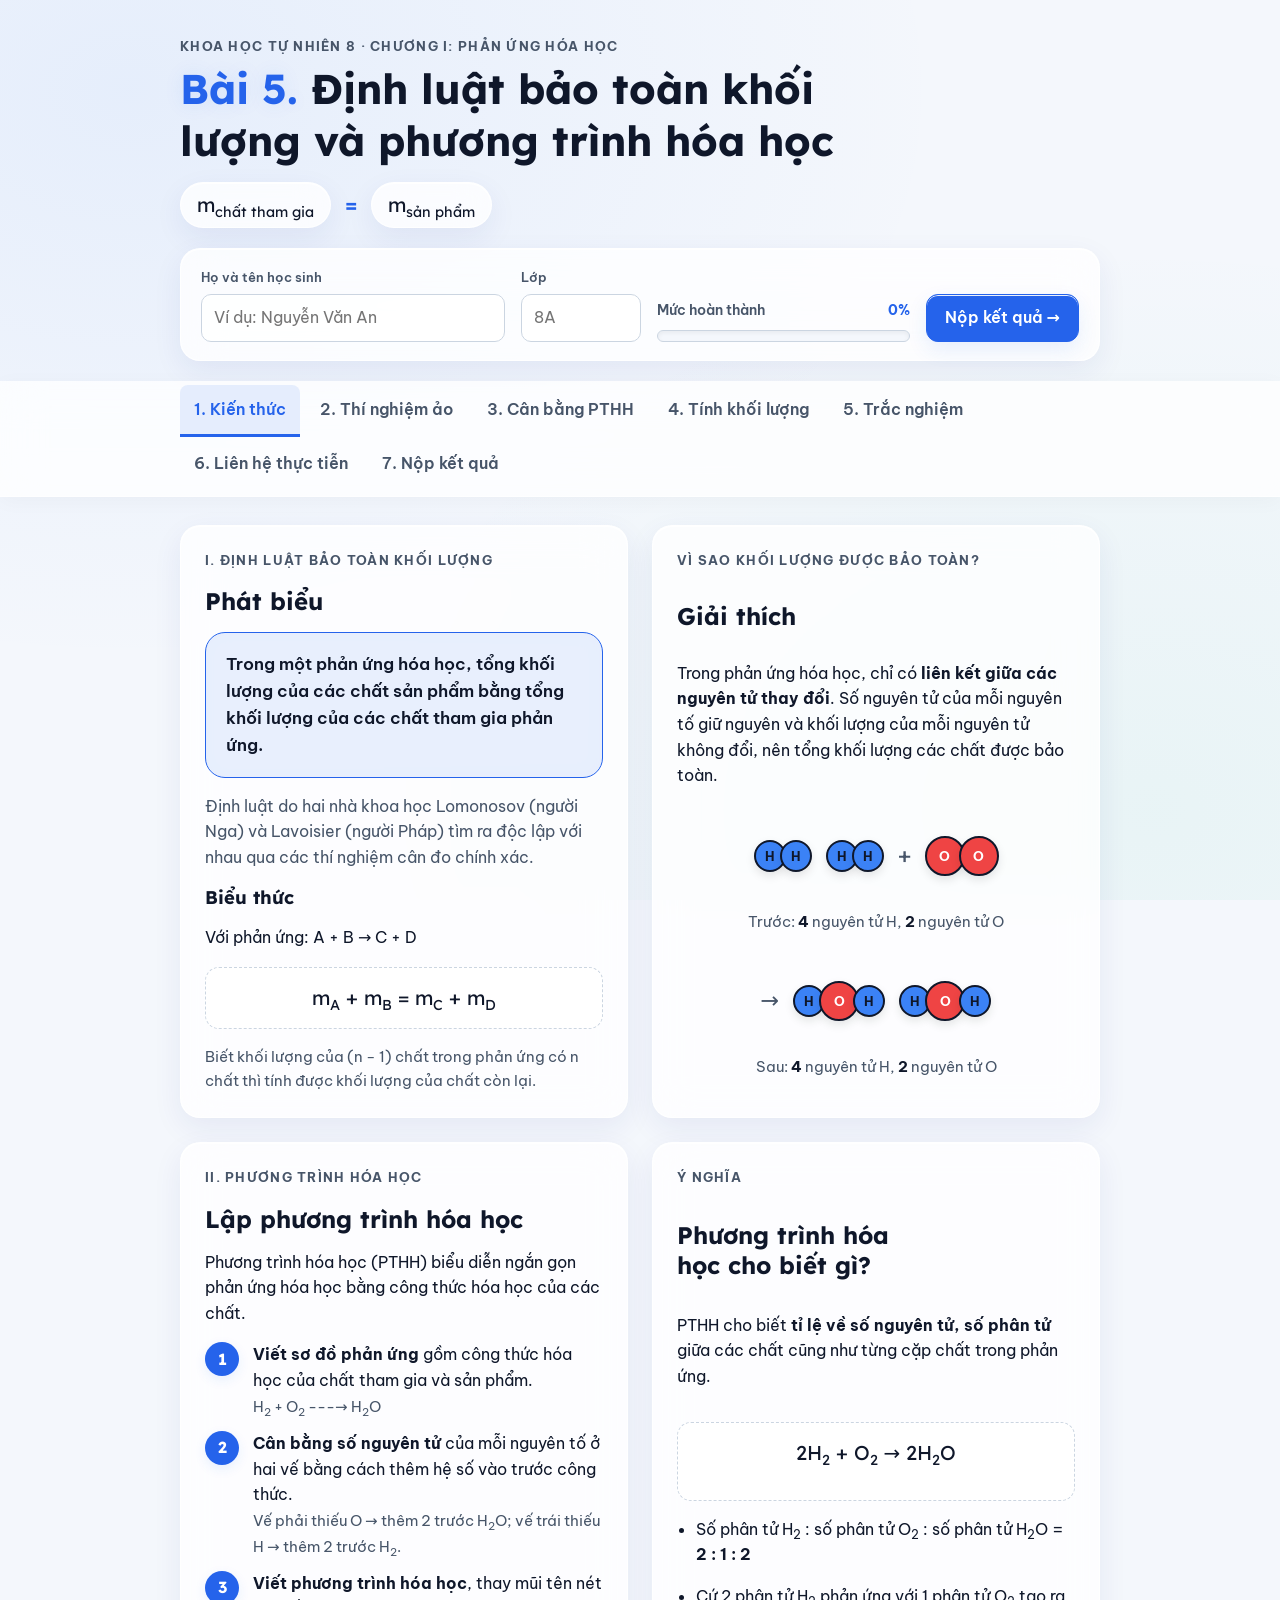
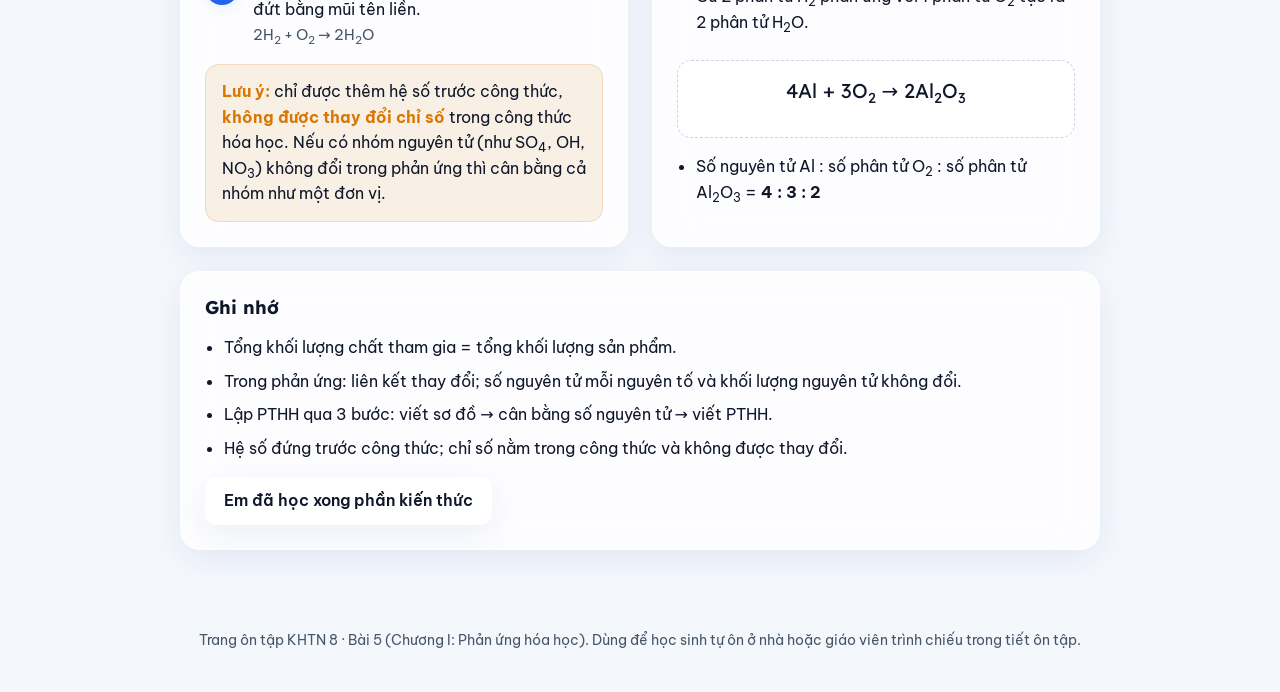
==== bai5.html @ 2478cbb7 "Add files via upload" ====
<!doctype html>
<html lang="vi">
<head>
<meta charset="utf-8">
<meta name="viewport" content="width=device-width,initial-scale=1,viewport-fit=cover">
<title>Bài 5 · Bảo toàn khối lượng - Github by chisaki167</title>
<link rel="preconnect" href="https://fonts.googleapis.com">
<link rel="preconnect" href="https://fonts.gstatic.com" crossorigin>
<link rel="stylesheet" href="https://fonts.googleapis.com/css2?family=Be+Vietnam+Pro:wght@400;500;600;700&family=Lexend:wght@500;600;700&display=swap">
<style>

:root {
  color-scheme: light;
  --bg: #F4F7FC;
  --surface: rgba(255, 255, 255, 0.78);
  --surface-solid: #FFFFFF;
  --ink: #0F172A;
  --muted: #475569;
  --line: rgba(255, 255, 255, 0.6);
  --line-solid: #CBD5E1;
  --accent: #2563EB;
  --accent-ink: #FFFFFF;
  --accent-soft: rgba(37, 99, 235, 0.1);
  --amber: #D97706;
  --amber-soft: rgba(217, 119, 6, 0.1);
  --good: #059669;
  --good-soft: rgba(5, 150, 105, 0.1);
  --bad: #DC2626;
  --bad-soft: rgba(220, 38, 38, 0.1);
  --liquid: rgba(59, 130, 246, 0.15);
  --liquid2: rgba(16, 185, 129, 0.15);
  --ppt: #FFFFFF;
  --glass: rgba(148, 163, 184, 0.3);
  --metal: #64748B;
  --screen: #0F172A;
  --digit: #34D399;
  --h: #3B82F6;
  --o: #EF4444;
  --hx: #0F172A;
  --glass-border: 1px solid rgba(255, 255, 255, 0.8);
  --shadow-glass: 0 10px 30px 0 rgba(31, 38, 135, 0.07);
  --shadow-hover: 0 20px 40px 0 rgba(31, 38, 135, 0.12);
  --inner-glow: inset 0 1px 0 0 rgba(255, 255, 255, 0.9);
  --font-display: "Lexend", "Be Vietnam Pro", system-ui, sans-serif;
  --font-body: "Be Vietnam Pro", system-ui, -apple-system, sans-serif;
  --r: 20px;
}

@media (prefers-color-scheme: dark) {
  :root:not([data-theme="light"]) {
    color-scheme: dark;
    --bg: #030712;
    --surface: rgba(17, 24, 39, 0.65);
    --surface-solid: #111827;
    --ink: #F9FAFB;
    --muted: #9CA3AF;
    --line: rgba(255, 255, 255, 0.08);
    --line-solid: #374151;
    --accent: #3B82F6;
    --accent-ink: #030712;
    --accent-soft: rgba(59, 130, 246, 0.2);
    --amber: #F59E0B;
    --amber-soft: rgba(245, 158, 11, 0.2);
    --good: #10B981;
    --good-soft: rgba(16, 185, 129, 0.2);
    --bad: #EF4444;
    --bad-soft: rgba(239, 68, 68, 0.2);
    --liquid: rgba(59, 130, 246, 0.25);
    --liquid2: rgba(16, 185, 129, 0.25);
    --ppt: #F9FAFB;
    --glass: rgba(75, 85, 99, 0.4);
    --metal: #9CA3AF;
    --screen: #020617;
    --digit: #34D399;
    --h: #60A5FA;
    --o: #F87171;
    --hx: #030712;
    --glass-border: 1px solid rgba(255, 255, 255, 0.1);
    --shadow-glass: 0 10px 30px 0 rgba(0, 0, 0, 0.5);
    --shadow-hover: 0 20px 40px 0 rgba(0, 0, 0, 0.7);
    --inner-glow: inset 0 1px 0 0 rgba(255, 255, 255, 0.15);
  }
}

:root[data-theme="dark"] {
  color-scheme: dark;
  --bg: #030712;
  --surface: rgba(17, 24, 39, 0.65);
  --surface-solid: #111827;
  --ink: #F9FAFB;
  --muted: #9CA3AF;
  --line: rgba(255, 255, 255, 0.08);
  --line-solid: #374151;
  --accent: #3B82F6;
  --accent-ink: #030712;
  --accent-soft: rgba(59, 130, 246, 0.2);
  --amber: #F59E0B;
  --amber-soft: rgba(245, 158, 11, 0.2);
  --good: #10B981;
  --good-soft: rgba(16, 185, 129, 0.2);
  --bad: #EF4444;
  --bad-soft: rgba(239, 68, 68, 0.2);
  --liquid: rgba(59, 130, 246, 0.25);
  --liquid2: rgba(16, 185, 129, 0.25);
  --ppt: #F9FAFB;
  --glass: rgba(75, 85, 99, 0.4);
  --metal: #9CA3AF;
  --screen: #020617;
  --digit: #34D399;
  --h: #60A5FA;
  --o: #F87171;
  --hx: #030712;
  --glass-border: 1px solid rgba(255, 255, 255, 0.1);
  --shadow-glass: 0 10px 30px 0 rgba(0, 0, 0, 0.5);
  --shadow-hover: 0 20px 40px 0 rgba(0, 0, 0, 0.7);
  --inner-glow: inset 0 1px 0 0 rgba(255, 255, 255, 0.15);
}

*, *::before, *::after { box-sizing: border-box; }
html { scroll-padding-top: env(safe-area-inset-top, 0px); }
body {
  margin: 0; padding: 0;
  font-family: var(--font-body); font-size: 16px; line-height: 1.6;
  background-color: var(--bg);
  background-image: 
    radial-gradient(at 10% 10%, rgba(59, 130, 246, 0.08) 0px, transparent 50%),
    radial-gradient(at 90% 90%, rgba(16, 185, 129, 0.05) 0px, transparent 50%);
  background-attachment: fixed;
  color: var(--ink);
}
img { max-width: 100%; }
[hidden]:not([hidden=until-found i]) { display: none !important; }

.wrap { max-width: 960px; margin: 0 auto; padding-inline: 20px; }
h1, h2, h3 { font-family: var(--font-display); line-height: 1.25; text-wrap: balance; margin: 0; }
h2 { font-size: 1.5rem; }
h3 { font-size: 1.15rem; }
p { margin: 0; }
sub { font-size: .72em; line-height: 0; }
button { font: inherit; cursor: pointer; }
:focus-visible { outline: 3px solid var(--accent); outline-offset: 2px; border-radius: 8px; }


header.top { padding-block: 36px 20px; }
.eyebrow { font-size: .8rem; letter-spacing: .1em; text-transform: uppercase; color: var(--muted); font-weight: 700; }
header.top h1 { font-size: clamp(1.8rem, 4.5vw, 2.6rem); margin-top: 6px; }
header.top h1 .lesson { color: var(--accent); text-shadow: 0 0 20px var(--accent-soft); }
.law { margin-top: 16px; display: flex; flex-wrap: wrap; align-items: center; gap: 10px 14px; font-family: var(--font-display); font-size: clamp(1rem, 3vw, 1.25rem); }
.law .chip {
  background: var(--surface);
  backdrop-filter: blur(16px); -webkit-backdrop-filter: blur(16px);
  border: var(--glass-border); border-radius: 999px; padding: 6px 16px;
  box-shadow: var(--shadow-glass), var(--inner-glow);
}
.law .eq { color: var(--accent); font-weight: 700; }


nav.tabs {
  position: sticky; top: env(safe-area-inset-top, 0px); z-index: 10;
  background: var(--surface);
  backdrop-filter: blur(20px); -webkit-backdrop-filter: blur(20px);
  border-bottom: 1px solid var(--line);
  box-shadow: 0 4px 20px rgba(0,0,0,0.03);
}
nav.tabs .wrap { display: flex; flex-wrap: wrap; gap: 2px 6px; padding-block: 4px; }
nav.tabs button {
  flex: none; background: none; border: 0; border-bottom: 3px solid transparent;
  color: var(--muted); padding: 12px 14px; font-weight: 600; white-space: nowrap;
  transition: all 0.3s cubic-bezier(0.4, 0, 0.2, 1);
  border-radius: 8px 8px 0 0;
}
nav.tabs button:hover { color: var(--ink); background: var(--accent-soft); }
nav.tabs button[aria-selected="true"] { color: var(--accent); border-bottom-color: var(--accent); background: var(--accent-soft); }

main { padding-block: 28px 60px; }
section.panel { display: grid; gap: 24px; }


.card {
  background: var(--surface);
  backdrop-filter: blur(20px); -webkit-backdrop-filter: blur(20px);
  border: var(--glass-border);
  box-shadow: var(--shadow-glass), var(--inner-glow);
  border-radius: var(--r);
  padding: 24px; display: grid; gap: 16px; min-width: 0;
  transition: transform 0.3s cubic-bezier(0.4, 0, 0.2, 1), box-shadow 0.3s cubic-bezier(0.4, 0, 0.2, 1);
}
.card:hover {
  transform: translateY(-2px);
  box-shadow: var(--shadow-hover), var(--inner-glow);
}
.lead { color: var(--muted); max-width: 68ch; }
.grid2 { display: grid; grid-template-columns: repeat(auto-fit, minmax(min(100%, 320px), 1fr)); gap: 24px; }

.statement {
  background: var(--accent-soft);
  backdrop-filter: blur(12px); -webkit-backdrop-filter: blur(12px);
  border: 1px solid var(--accent);
  border-radius: var(--r); padding: 18px 20px; font-weight: 600; font-size: 1.05rem;
}
.formula {
  font-family: var(--font-display); font-size: 1.25rem; text-align: center;
  padding: 14px; background: var(--surface);
  border: 1px dashed var(--line-solid); border-radius: 14px;
  box-shadow: var(--inner-glow);
}
ol.steps { margin: 0; padding: 0; list-style: none; display: grid; gap: 12px; counter-reset: s; }
ol.steps li { counter-increment: s; display: grid; grid-template-columns: 36px 1fr; gap: 12px; align-items: start; }
ol.steps li::before {
  content: counter(s); width: 34px; height: 34px; border-radius: 50%;
  background: var(--accent); color: var(--accent-ink);
  display: grid; place-items: center; font-weight: 700; font-family: var(--font-display);
  box-shadow: 0 4px 12px var(--accent-soft);
}
.note {
  background: var(--amber-soft); border: 1px solid rgba(217, 119, 6, 0.2);
  border-radius: 14px; padding: 14px 16px;
}
.note b { color: var(--amber); }
ul.clean { margin: 0; padding-left: 1.2em; display: grid; gap: 8px; }
.tag {
  display: inline-block; font-size: .75rem; font-weight: 700; letter-spacing: .05em; text-transform: uppercase;
  padding: 4px 10px; border-radius: 999px; background: var(--accent-soft); color: var(--accent);
}
.tag.th { background: var(--amber-soft); color: var(--amber); }
.tag.vd { background: var(--bad-soft); color: var(--bad); }


.react { display: flex; flex-wrap: wrap; align-items: center; justify-content: center; gap: 10px 14px; padding: 10px 0; }
.mol { display: inline-flex; align-items: center; }
.atom {
  width: 32px; height: 32px; border-radius: 50%; display: grid; place-items: center;
  font-weight: 700; font-size: .8rem; border: 2px solid var(--ink); margin-left: -6px;
  box-shadow: 0 4px 10px rgba(0,0,0,0.1); transition: transform 0.2s;
}
.atom:hover { transform: scale(1.1); }
.atom:first-child { margin-left: 0; }
.atom.H { background: var(--h); color: var(--hx); }
.atom.O { background: var(--o); color: #fff; width: 40px; height: 40px; }
.op { font-family: var(--font-display); font-size: 1.4rem; color: var(--muted); }
.counts { display: flex; justify-content: center; gap: 24px; flex-wrap: wrap; font-size: .95rem; color: var(--muted); }
.counts b { color: var(--ink); }


.btn {
  border: var(--glass-border);
  background: var(--surface);
  backdrop-filter: blur(16px); -webkit-backdrop-filter: blur(16px);
  color: var(--ink); border-radius: 12px; padding: 10px 18px; font-weight: 600;
  box-shadow: var(--shadow-glass), var(--inner-glow);
  transition: all 0.3s cubic-bezier(0.4, 0, 0.2, 1);
}
.btn:hover {
  border-color: var(--accent);
  transform: translateY(-2px);
  box-shadow: var(--shadow-hover), var(--inner-glow);
}
.btn.primary {
  background: var(--accent); border-color: var(--accent); color: var(--accent-ink);
  box-shadow: 0 8px 20px var(--accent-soft), var(--inner-glow);
}
.btn.primary:hover {
  filter: brightness(1.1);
  box-shadow: 0 12px 25px var(--accent-soft), var(--inner-glow);
}
.btn:disabled { opacity: .5; cursor: default; transform: none !important; box-shadow: none !important; }
.row { display: flex; flex-wrap: wrap; gap: 12px; align-items: center; }
.seg { display: flex; flex-wrap: wrap; gap: 8px; }
.seg button {
  border: var(--glass-border); background: var(--surface); color: var(--ink);
  border-radius: 999px; padding: 8px 16px; font-weight: 600; font-size: .92rem;
  backdrop-filter: blur(12px); -webkit-backdrop-filter: blur(12px);
  box-shadow: var(--shadow-glass);
  transition: all 0.3s cubic-bezier(0.4, 0, 0.2, 1);
}
.seg button:hover { border-color: var(--accent); transform: translateY(-1px); }
.seg button[aria-pressed="true"] {
  background: var(--accent); border-color: var(--accent); color: var(--accent-ink);
  box-shadow: 0 6px 16px var(--accent-soft);
}


.lab svg { width: 100%; height: auto; max-width: 560px; display: block; margin: 0 auto; filter: drop-shadow(0 10px 20px rgba(0,0,0,0.05)); }
.result { border-radius: 14px; padding: 14px 16px; background: var(--bg); border: 1px solid var(--line-solid); }
.result.show { background: var(--good-soft); border-color: var(--good); color: var(--good); }
@keyframes rise { from { transform: translateY(0); opacity: .9; } to { transform: translateY(-150px); opacity: 0; } }
@keyframes risein { from { transform: translateY(0); opacity: .9; } to { transform: translateY(-62px); opacity: .2; } }
.bub { animation: rise 1.6s ease-in infinite; }
.bubin { animation: risein 1.4s ease-in infinite; }


.eqlist { display: flex; flex-wrap: wrap; gap: 8px; }
.eqlist button {
  min-width: 44px; border: var(--glass-border); background: var(--surface); color: var(--ink);
  border-radius: 10px; padding: 6px 12px; font-weight: 600; font-variant-numeric: tabular-nums;
  backdrop-filter: blur(10px); -webkit-backdrop-filter: blur(10px);
}
.eqlist button.cur { border-color: var(--accent); color: var(--accent); box-shadow: inset 0 0 0 1px var(--accent), var(--shadow-glass); }
.eqlist button.done { background: var(--good-soft); border-color: var(--good); color: var(--good); }
.equation {
  display: flex; flex-wrap: wrap; align-items: center; justify-content: center; gap: 10px 12px;
  font-family: var(--font-display); font-size: clamp(1.2rem, 3.6vw, 1.7rem); padding: 18px 0; overflow-x: auto;
}
.species { display: inline-flex; align-items: center; gap: 6px; }
.equation input {
  width: 2.4em; height: 2em; text-align: center; font: inherit; font-size: .9em;
  border: 2px solid var(--line-solid); border-radius: 10px; background: var(--surface); color: var(--accent); font-weight: 700;
  box-shadow: var(--inner-glow); transition: all 0.2s;
}
.equation input:focus { border-color: var(--accent); outline: none; box-shadow: 0 0 15px var(--accent-soft); }
.table-wrap { overflow-x: auto; }
table.atoms { border-collapse: collapse; width: 100%; max-width: 460px; margin: 0 auto; font-variant-numeric: tabular-nums; }
table.atoms th, table.atoms td { border-bottom: 1px solid var(--line-solid); padding: 8px 12px; text-align: center; }
table.atoms th { font-size: .8rem; text-transform: uppercase; letter-spacing: .05em; color: var(--muted); }
td.ok { color: var(--good); font-weight: 700; }
td.no { color: var(--bad); font-weight: 700; }
.msg { border-radius: 12px; padding: 12px 16px; font-weight: 500; backdrop-filter: blur(10px); }
.msg.good { background: var(--good-soft); color: var(--good); border: 1px solid var(--good); }
.msg.bad { background: var(--bad-soft); color: var(--bad); border: 1px solid var(--bad); }
.msg.info { background: var(--amber-soft); color: var(--amber); border: 1px solid var(--amber); }


.prob { display: grid; gap: 12px; padding-block: 16px; border-top: 1px solid var(--line-solid); }
.prob:first-of-type { border-top: 0; padding-top: 0; }
.prob input { width: 8em; padding: 10px 12px; border: 1px solid var(--line-solid); border-radius: 10px; background: var(--surface); color: var(--ink); font: inherit; }
.q { display: grid; gap: 12px; padding-block: 18px; border-top: 1px solid var(--line-solid); }
.q:first-child { border-top: 0; padding-top: 0; }
.q .qh { display: flex; gap: 12px; align-items: baseline; flex-wrap: wrap; }
.q .num { font-family: var(--font-display); font-weight: 700; color: var(--accent); }
.opts { display: grid; gap: 10px; }
.opts label {
  display: flex; gap: 12px; align-items: flex-start;
  border: var(--glass-border); border-radius: 12px; padding: 12px 14px; cursor: pointer;
  background: var(--surface); backdrop-filter: blur(12px); -webkit-backdrop-filter: blur(12px);
  box-shadow: var(--shadow-glass); transition: all 0.2s;
}
.opts label:hover { border-color: var(--accent); transform: translateX(4px); }
.opts input { margin-top: 5px; accent-color: var(--accent); }
.opts label.right { border-color: var(--good); background: var(--good-soft); }
.opts label.wrong { border-color: var(--bad); background: var(--bad-soft); }
.explain { font-size: .94rem; color: var(--muted); }
.score { display: flex; align-items: center; gap: 16px; flex-wrap: wrap; }
.score .big { font-family: var(--font-display); font-size: 2.6rem; font-weight: 700; color: var(--accent); font-variant-numeric: tabular-nums; text-shadow: 0 0 20px var(--accent-soft); }

details {
  border: var(--glass-border); border-radius: 14px; background: var(--surface);
  backdrop-filter: blur(16px); -webkit-backdrop-filter: blur(16px);
  padding: 14px 18px; box-shadow: var(--shadow-glass);
  transition: all 0.3s;
}
details[open] { border-color: var(--accent); box-shadow: var(--shadow-hover); }
details summary { cursor: pointer; font-weight: 600; }
details p { margin-top: 10px; color: var(--muted); }
footer { color: var(--muted); font-size: .85rem; padding-block: 20px 40px; text-align: center; }


.student {
  margin-top: 20px; display: flex; flex-wrap: wrap; gap: 16px; align-items: end;
  background: var(--surface);
  backdrop-filter: blur(20px); -webkit-backdrop-filter: blur(20px);
  border: var(--glass-border); border-radius: var(--r); padding: 18px 20px;
  box-shadow: var(--shadow-glass), var(--inner-glow);
}
.field { display: grid; gap: 6px; min-width: 0; }
.field label { font-size: .8rem; font-weight: 600; color: var(--muted); }
.field input, .field select, textarea {
  font: inherit; padding: 10px 12px; border: 1px solid var(--line-solid); border-radius: 10px; background: var(--surface); color: var(--ink);
  box-shadow: var(--inner-glow);
}
.field.name { flex: 2 1 240px; } .field.name input { width: 100%; }
.field.cls { flex: 0 1 120px; } .field.cls input { width: 100%; }
.meter { flex: 1 1 220px; display: grid; gap: 8px; }
.meter .lbl { display: flex; justify-content: space-between; font-size: .85rem; color: var(--muted); font-weight: 600; }
.meter .lbl b { color: var(--accent); font-variant-numeric: tabular-nums; }
.bar { height: 12px; border-radius: 999px; background: var(--bg); border: 1px solid var(--line-solid); overflow: hidden; box-shadow: inset 0 2px 4px rgba(0,0,0,0.05); }
.bar i { display: block; height: 100%; width: 0; background: linear-gradient(90deg, var(--accent), var(--good)); border-radius: 999px; transition: width .5s cubic-bezier(0.4, 0, 0.2, 1); }
.prog { display: grid; gap: 10px; }
.prog .it { display: grid; grid-template-columns: minmax(0, 1fr) auto; gap: 6px 14px; align-items: center; }
.prog .it .bar { grid-column: 1 / -1; height: 8px; }
.prog .it span:last-of-type { font-variant-numeric: tabular-nums; color: var(--muted); font-weight: 600; }
.codebox {
  font-family: ui-monospace, Menlo, Consolas, monospace; font-size: .85rem; word-break: break-all;
  background: var(--screen); color: var(--digit); border: 1px dashed var(--accent); border-radius: 12px; padding: 14px;
  box-shadow: inset 0 2px 8px rgba(0,0,0,0.5);
}
.donebtn { justify-self: start; }
.donebtn.on { background: var(--good-soft); border-color: var(--good); color: var(--good); }


.tiles { display: grid; grid-template-columns: repeat(auto-fit, minmax(150px, 1fr)); gap: 14px; }
.tile {
  border: var(--glass-border); border-radius: 12px; padding: 14px 16px; background: var(--surface);
  backdrop-filter: blur(12px); -webkit-backdrop-filter: blur(12px); box-shadow: var(--shadow-glass);
}
.tile .v { font-family: var(--font-display); font-size: 1.8rem; font-weight: 700; font-variant-numeric: tabular-nums; color: var(--accent); }
.tile .k { font-size: .8rem; color: var(--muted); font-weight: 600; }
table.res { border-collapse: collapse; width: 100%; min-width: 780px; font-variant-numeric: tabular-nums; font-size: .92rem; }
table.res th, table.res td { border-bottom: 1px solid var(--line-solid); padding: 10px 10px; text-align: left; vertical-align: middle; }
table.res th { font-size: .75rem; text-transform: uppercase; letter-spacing: .05em; color: var(--muted); }
table.res td.n { text-align: right; }
.pill { display: inline-block; border-radius: 999px; padding: 2px 10px; font-size: .8rem; font-weight: 700; }
.pill.g { background: var(--good-soft); color: var(--good); }
.pill.m { background: var(--amber-soft); color: var(--amber); }
.pill.b { background: var(--bad-soft); color: var(--bad); }
.minibar { display: inline-block; width: 60px; height: 8px; border-radius: 999px; background: var(--line-solid); vertical-align: middle; margin-right: 8px; overflow: hidden; }
.minibar i { display: block; height: 100%; background: var(--accent); }
textarea { width: 100%; min-height: 120px; resize: vertical; }
.linkbtn { background: none; border: 0; color: var(--bad); font-weight: 600; padding: 2px 6px; cursor: pointer; }
.linkbtn:hover { text-decoration: underline; }

.bonusrows { display: grid; gap: 10px; }
.bonusrows input { width: 5.5em; padding: 8px 10px; border: 1px solid var(--line-solid); border-radius: 8px; background: var(--surface); color: var(--ink); font: inherit; text-align: center; }
nav.tabs button.teacher { color: var(--amber); }
@media (prefers-reduced-motion: reduce) { .bub, .bubin { animation-duration: 4s; } }
</style>
</head>
<body>

<header class="top wrap">
  <div class="eyebrow">Khoa học tự nhiên 8 · Chương I: Phản ứng hóa học</div>
  <h1><span class="lesson">Bài 5.</span> Định luật bảo toàn khối lượng và phương trình hóa học</h1>
  <div class="law"><span class="chip">m<sub>chất tham gia</sub></span><span class="eq">=</span><span class="chip">m<sub>sản phẩm</sub></span></div>
  <div class="student" id="studentBar">
    <div class="field name"><label for="stName">Họ và tên học sinh</label><input id="stName" autocomplete="off" placeholder="Ví dụ: Nguyễn Văn An" maxlength="60"></div>
    <div class="field cls"><label for="stClass">Lớp</label><input id="stClass" autocomplete="off" placeholder="8A" maxlength="10"></div>
    <div class="meter"><div class="lbl"><span>Mức hoàn thành</span><b id="pctTop">0%</b></div><div class="bar"><i id="barTop"></i></div></div>
    <button class="btn primary" id="goSubmit">Nộp kết quả →</button>
  </div>
</header>

<nav class="tabs" aria-label="Các phần ôn tập">
  <div class="wrap" role="tablist">
    <button role="tab" data-tab="kienthuc" aria-selected="true">1. Kiến thức</button>
    <button role="tab" data-tab="thinghiem" aria-selected="false">2. Thí nghiệm ảo</button>
    <button role="tab" data-tab="canbang" aria-selected="false">3. Cân bằng PTHH</button>
    <button role="tab" data-tab="tinhtoan" aria-selected="false">4. Tính khối lượng</button>
    <button role="tab" data-tab="tracnghiem" aria-selected="false">5. Trắc nghiệm</button>
    <button role="tab" data-tab="thuctien" aria-selected="false">6. Liên hệ thực tiễn</button>
    <button role="tab" data-tab="nopbai" aria-selected="false">7. Nộp kết quả</button>
    <button role="tab" data-tab="giaovien" aria-selected="false" class="teacher" id="teacherTab" hidden>Giáo viên</button>
  </div>
</nav>

<main class="wrap">

<!-- 1. KIẾN THỨC -->
<section class="panel" id="p-kienthuc">
  <div class="grid2">
    <div class="card">
      <span class="eyebrow">I. Định luật bảo toàn khối lượng</span>
      <h2>Phát biểu</h2>
      <div class="statement">Trong một phản ứng hóa học, tổng khối lượng của các chất sản phẩm bằng tổng khối lượng của các chất tham gia phản ứng.</div>
      <p class="lead">Định luật do hai nhà khoa học Lomonosov (người Nga) và Lavoisier (người Pháp) tìm ra độc lập với nhau qua các thí nghiệm cân đo chính xác.</p>
      <h3>Biểu thức</h3>
      <p>Với phản ứng: A + B → C + D</p>
      <div class="formula">m<sub>A</sub> + m<sub>B</sub> = m<sub>C</sub> + m<sub>D</sub></div>
      <p class="explain">Biết khối lượng của (n − 1) chất trong phản ứng có n chất thì tính được khối lượng của chất còn lại.</p>
    </div>
    <div class="card">
      <span class="eyebrow">Vì sao khối lượng được bảo toàn?</span>
      <h2>Giải thích</h2>
      <p>Trong phản ứng hóa học, chỉ có <b>liên kết giữa các nguyên tử thay đổi</b>. Số nguyên tử của mỗi nguyên tố giữ nguyên và khối lượng của mỗi nguyên tử không đổi, nên tổng khối lượng các chất được bảo toàn.</p>
      <div class="react" id="molBefore" aria-label="Trước phản ứng: 2 phân tử hydrogen và 1 phân tử oxygen"></div>
      <div class="counts"><span>Trước: <b>4</b> nguyên tử H, <b>2</b> nguyên tử O</span></div>
      <div class="react" id="molAfter" aria-label="Sau phản ứng: 2 phân tử nước"></div>
      <div class="counts"><span>Sau: <b>4</b> nguyên tử H, <b>2</b> nguyên tử O</span></div>
    </div>
  </div>

  <div class="grid2">
    <div class="card">
      <span class="eyebrow">II. Phương trình hóa học</span>
      <h2>Lập phương trình hóa học</h2>
      <p>Phương trình hóa học (PTHH) biểu diễn ngắn gọn phản ứng hóa học bằng công thức hóa học của các chất.</p>
      <ol class="steps">
        <li><div><b>Viết sơ đồ phản ứng</b> gồm công thức hóa học của chất tham gia và sản phẩm.<br><span class="explain">H<sub>2</sub> + O<sub>2</sub> ---→ H<sub>2</sub>O</span></div></li>
        <li><div><b>Cân bằng số nguyên tử</b> của mỗi nguyên tố ở hai vế bằng cách thêm hệ số vào trước công thức.<br><span class="explain">Vế phải thiếu O → thêm 2 trước H<sub>2</sub>O; vế trái thiếu H → thêm 2 trước H<sub>2</sub>.</span></div></li>
        <li><div><b>Viết phương trình hóa học</b>, thay mũi tên nét đứt bằng mũi tên liền.<br><span class="explain">2H<sub>2</sub> + O<sub>2</sub> → 2H<sub>2</sub>O</span></div></li>
      </ol>
      <div class="note"><b>Lưu ý:</b> chỉ được thêm hệ số trước công thức, <b>không được thay đổi chỉ số</b> trong công thức hóa học. Nếu có nhóm nguyên tử (như SO<sub>4</sub>, OH, NO<sub>3</sub>) không đổi trong phản ứng thì cân bằng cả nhóm như một đơn vị.</div>
    </div>
    <div class="card">
      <span class="eyebrow">Ý nghĩa</span>
      <h2>Phương trình hóa học cho biết gì?</h2>
      <p>PTHH cho biết <b>tỉ lệ về số nguyên tử, số phân tử</b> giữa các chất cũng như từng cặp chất trong phản ứng.</p>
      <div class="formula">2H<sub>2</sub> + O<sub>2</sub> → 2H<sub>2</sub>O</div>
      <ul class="clean">
        <li>Số phân tử H<sub>2</sub> : số phân tử O<sub>2</sub> : số phân tử H<sub>2</sub>O = <b>2 : 1 : 2</b></li>
        <li>Cứ 2 phân tử H<sub>2</sub> phản ứng với 1 phân tử O<sub>2</sub> tạo ra 2 phân tử H<sub>2</sub>O.</li>
      </ul>
      <div class="formula">4Al + 3O<sub>2</sub> → 2Al<sub>2</sub>O<sub>3</sub></div>
      <ul class="clean">
        <li>Số nguyên tử Al : số phân tử O<sub>2</sub> : số phân tử Al<sub>2</sub>O<sub>3</sub> = <b>4 : 3 : 2</b></li>
      </ul>
    </div>
  </div>

  <div class="card">
    <h3>Ghi nhớ</h3>
    <ul class="clean">
      <li>Tổng khối lượng chất tham gia = tổng khối lượng sản phẩm.</li>
      <li>Trong phản ứng: liên kết thay đổi; số nguyên tử mỗi nguyên tố và khối lượng nguyên tử không đổi.</li>
      <li>Lập PTHH qua 3 bước: viết sơ đồ → cân bằng số nguyên tử → viết PTHH.</li>
      <li>Hệ số đứng trước công thức; chỉ số nằm trong công thức và không được thay đổi.</li>
    </ul>
    <button class="btn donebtn" id="ktDone">Em đã học xong phần kiến thức</button>
  </div>
</section>

<!-- 2. THÍ NGHIỆM ẢO -->
<section class="panel" id="p-thinghiem" hidden>
  <div class="card lab">
    <h2>Thí nghiệm ảo: cân trước và sau phản ứng</h2>
    <p class="lead">Chọn một thí nghiệm, quan sát số chỉ của cân rồi bấm <b>Tiến hành</b>. Hãy dự đoán trước: số chỉ của cân sẽ tăng, giảm hay không đổi?</p>
    <div class="seg" id="scenBtns">
      <button data-s="A" aria-pressed="true">BaCl<sub>2</sub> + Na<sub>2</sub>SO<sub>4</sub></button>
      <button data-s="B" aria-pressed="false">Đá vôi + HCl (cốc hở)</button>
      <button data-s="C" aria-pressed="false">Đá vôi + HCl (cốc có nắp kín)</button>
    </div>
    <svg id="labSvg" viewBox="0 0 520 300" role="img" aria-label="Cân điện tử với các cốc hóa chất"></svg>
    <div class="row"><button class="btn primary" id="runBtn">Tiến hành</button><button class="btn" id="resetBtn">Làm lại</button></div>
    <div class="result" id="labResult">Số chỉ của cân trước phản ứng: <b id="startMass"></b>.</div>
  </div>
</section>

<!-- 3. CÂN BẰNG -->
<section class="panel" id="p-canbang" hidden>
  <div class="card">
    <h2>Luyện cân bằng phương trình hóa học</h2>
    <p class="lead">Nhập hệ số vào ô trước mỗi công thức (để trống nghĩa là hệ số 1). Bảng đếm nguyên tử bên dưới cập nhật ngay khi em nhập.</p>
    <div class="eqlist" id="eqList"></div>
  </div>
  <div class="card">
    <div class="row" style="justify-content:space-between"><span id="eqLevel" class="tag"></span><span class="explain" id="eqPos"></span></div>
    <div class="equation" id="equation"></div>
    <div class="table-wrap"><table class="atoms" id="atomTable"></table></div>
    <div class="row"><button class="btn primary" id="checkBtn">Kiểm tra</button><button class="btn" id="hintBtn">Gợi ý</button><button class="btn" id="ansBtn">Xem đáp án</button><button class="btn" id="nextBtn">Câu tiếp →</button></div>
    <div id="eqMsg" hidden></div>
  </div>
</section>

<!-- 4. TÍNH KHỐI LƯỢNG -->
<section class="panel" id="p-tinhtoan" hidden>
  <div class="card">
    <h2>Vận dụng định luật bảo toàn khối lượng</h2>
    <p class="lead">Viết biểu thức khối lượng cho phản ứng rồi tính. Nhập đáp số (dùng dấu phẩy hoặc dấu chấm đều được).</p>
    <p class="note"><b>Lưu ý:</b> bài nào em bấm "Xem lời giải" trước khi tự làm đúng sẽ không được tính điểm.</p>
    <div id="probs"></div>
  </div>
</section>

<!-- 5. TRẮC NGHIỆM -->
<section class="panel" id="p-tracnghiem" hidden>
  <div class="card">
    <h2>Trắc nghiệm</h2>
    <p class="lead">13 câu theo ba mức: <span class="tag">Nhận biết</span> <span class="tag th">Thông hiểu</span> <span class="tag vd">Vận dụng</span>. Chọn đáp án rồi bấm <b>Nộp bài</b> ở cuối. <b>Chỉ lần nộp đầu tiên được tính điểm</b>, sau đó em có thể luyện lại thoải mái.</p>
  </div>
  <div class="card" id="quiz"></div>
  <div class="card">
    <div class="score"><button class="btn primary" id="submitQuiz">Nộp bài</button><button class="btn" id="resetQuiz" hidden>Luyện lại (không tính điểm)</button><span id="scoreOut" class="explain">Chưa nộp bài.</span></div>
  </div>
</section>

<!-- 6. THỰC TIỄN -->
<section class="panel" id="p-thuctien" hidden>
  <div class="card">
    <h2>Liên hệ thực tiễn</h2>
    <p class="lead">Suy nghĩ câu trả lời trước, rồi bấm vào từng câu hỏi để xem giải thích.</p>
  </div>
  <details><summary>Đốt cháy một cây nến, nến ngắn dần. Như vậy định luật bảo toàn khối lượng có sai không?</summary><p>Không sai. Nến (paraffin) cháy kết hợp với oxygen trong không khí tạo ra khí carbon dioxide và hơi nước bay vào không khí. Nếu thu giữ được hết các sản phẩm thì: m<sub>nến đã cháy</sub> + m<sub>oxygen</sub> = m<sub>carbon dioxide</sub> + m<sub>hơi nước</sub>.</p></details>
  <details><summary>Vì sao một chiếc đinh sắt để lâu ngoài không khí ẩm bị gỉ lại nặng hơn lúc đầu?</summary><p>Sắt kết hợp với oxygen và hơi nước trong không khí tạo thành gỉ sắt. Khối lượng gỉ bằng khối lượng sắt đã phản ứng cộng với khối lượng oxygen và nước đã kết hợp, nên đinh nặng hơn.</p></details>
  <details><summary>Nung đá vôi trong lò, khối lượng chất rắn sau khi nung giảm đi. Vì sao?</summary><p>CaCO<sub>3</sub> → CaO + CO<sub>2</sub>. Khí carbon dioxide thoát ra ngoài nên chất rắn còn lại (vôi sống CaO) nhẹ hơn. Theo định luật: m<sub>CaCO₃</sub> = m<sub>CaO</sub> + m<sub>CO₂</sub>.</p></details>
  <details><summary>Than cháy xong chỉ còn một ít tro. Khối lượng than đã đi đâu?</summary><p>Carbon trong than kết hợp với oxygen tạo khí carbon dioxide bay đi. Tro là phần chất không cháy được còn lại.</p></details>
  <details><summary>Định luật bảo toàn khối lượng được ứng dụng thế nào trong sản xuất?</summary><p>Giúp tính được lượng nguyên liệu cần dùng hoặc lượng sản phẩm thu được, chẳng hạn tính lượng vôi sống và khí carbon dioxide tạo ra khi nung một lượng đá vôi trong lò vôi, từ đó lập kế hoạch sản xuất và xử lý khí thải.</p></details>
</section>

<!-- 7. NỘP KẾT QUẢ -->
<section class="panel" id="p-nopbai" hidden>
  <div class="grid2">
    <div class="card">
      <h2>Mức hoàn thành của em</h2>
      <p class="lead">Chỉ tính phần em <b>tự làm đúng</b>: không tính câu đã xem đáp án hoặc lời giải trước, trắc nghiệm tính lần nộp đầu. Kết quả được lưu trên máy em đang dùng. Hãy dùng cùng một máy và trình duyệt cho đến khi nộp kết quả.</p>
      <div class="prog" id="progList"></div>
    </div>
    <div class="card">
      <h2>Gửi kết quả cho giáo viên</h2>
      <ol class="steps">
        <li><div>Điền <b>họ tên</b> và <b>lớp</b> ở đầu trang.</div></li>
        <li><div>Bấm <b>Tạo mã kết quả</b>.</div></li>
        <li><div>Bấm <b>Sao chép mã</b> rồi gửi mã cho giáo viên qua nhóm lớp hoặc theo cách thầy cô hướng dẫn.</div></li>
      </ol>
      <div class="row"><button class="btn primary" id="makeCode">Tạo mã kết quả</button><button class="btn" id="copyCode" hidden>Sao chép mã</button></div>
      <div id="codeMsg" hidden></div>
      <div class="codebox" id="codeBox" hidden></div>
      <p class="explain">Lưu ý: nếu em xóa tiến độ để làm lại, giáo viên sẽ thấy điều đó trong bảng kết quả. Mã chứa họ tên, lớp và kết quả các phần. Em có thể làm thêm rồi tạo mã mới; giáo viên sẽ giữ lại lần gửi mới nhất.</p>
      <div class="row"><button class="btn" id="resetAll">Xóa tiến độ trên máy này</button></div>
    </div>
  </div>
</section>

<!-- GIÁO VIÊN -->
<section class="panel" id="p-giaovien" hidden>
  <div class="card">
    <h2>Bảng theo dõi của giáo viên</h2>
    <p class="lead">Mục này chỉ hiện với giáo viên (chủ trang). Dán các mã học sinh gửi vào ô dưới (dán nguyên đoạn tin nhắn cũng được, trang tự lọc ra các mã), rồi bấm <b>Thêm kết quả</b>.</p>
    <textarea id="pasteBox" aria-label="Dán mã kết quả của học sinh" placeholder="Dán mã dạng KHTN8B5-…"></textarea>
    <div class="row"><button class="btn primary" id="addCodes">Thêm kết quả</button><span class="explain" id="addMsg"></span></div>
    <p class="explain" id="dbNote"></p>
  </div>
  <div class="card">
    <h3>Quy đổi điểm cộng</h3>
    <p class="explain">Học sinh đạt từ mức phần trăm nào thì được cộng bao nhiêu điểm. Dòng nào để trống sẽ được bỏ qua. Học sinh không đạt mức nào thì điểm cộng là 0.</p>
    <div class="bonusrows">
      <div class="row"><label for="bm0">Từ</label><input id="bm0" inputmode="numeric" autocomplete="off"><span>% trở lên → cộng</span><input id="bp0" inputmode="decimal" autocomplete="off" aria-label="Điểm cộng mức 1"><span>điểm</span></div>
      <div class="row"><label for="bm1">Từ</label><input id="bm1" inputmode="numeric" autocomplete="off"><span>% trở lên → cộng</span><input id="bp1" inputmode="decimal" autocomplete="off" aria-label="Điểm cộng mức 2"><span>điểm</span></div>
      <div class="row"><label for="bm2">Từ</label><input id="bm2" inputmode="numeric" autocomplete="off"><span>% trở lên → cộng</span><input id="bp2" inputmode="decimal" autocomplete="off" aria-label="Điểm cộng mức 3"><span>điểm</span></div>
    </div>
    <div class="row"><button class="btn primary" id="saveBonus">Lưu mức quy đổi</button><span class="explain" id="bonusMsg"></span></div>
  </div>
  <div class="card">
    <div class="row" style="justify-content:space-between">
      <div class="field"><label for="clsFilter">Lọc theo lớp</label><select id="clsFilter"><option value="">Tất cả các lớp</option></select></div>
      <button class="btn" id="exportCsv">Tải bảng điểm (CSV)</button>
    </div>
    <div class="tiles" id="tiles"></div>
    <div class="table-wrap"><table class="res" id="resTable"></table></div>
    <span class="explain" id="exportMsg"></span>
  </div>
</section>

</main>
<footer class="wrap">Trang ôn tập KHTN 8 · Bài 5 (Chương I: Phản ứng hóa học). Dùng để học sinh tự ôn ở nhà hoặc giáo viên trình chiếu trong tiết ôn tập.</footer>

<script>
(function(){
const $=s=>document.querySelector(s);
const fmt=f=>f.replace(/(\d+)/g,'<sub>$1</sub>');
const reduce=window.matchMedia&&matchMedia('(prefers-reduced-motion: reduce)').matches;
const esc=s=>String(s).replace(/[&<>"']/g,c=>({'&':'&amp;','<':'&lt;','>':'&gt;','"':'&quot;',"'":'&#39;'}[c]));


const KEY='khtn8-b5-progress-v1';
const blank=()=>({name:'',cls:'',kt:false,lab:[],solved:[],revealed:[],probs:[],quizBest:-1,quizTries:0,quizFirst:-1,probsSeen:[],real:[],min:0,dev:'',rs:0});
let S=blank();
try{const raw=localStorage.getItem(KEY);if(raw)S=Object.assign(blank(),JSON.parse(raw));}catch(e){}
if(!S.dev)S.dev=Math.random().toString(36).slice(2,10);
if(S.quizTries>0&&S.quizFirst<0)S.quizFirst=S.quizBest;
const N_EQ=12,N_PROB=5,N_Q=13,N_REAL=5,N_LAB=3;
function parts(){return [
  {k:'Kiến thức và thực tiễn',v:(S.kt?1:0)+S.real.length,t:1+N_REAL,w:5,txt:(S.kt?'Đã học · ':'')+S.real.length+'/'+N_REAL+' câu thực tiễn'},
  {k:'Thí nghiệm ảo',v:S.lab.length,t:N_LAB,w:5,txt:S.lab.length+'/'+N_LAB+' thí nghiệm'},
  {k:'Cân bằng PTHH (tự làm đúng)',v:S.solved.length,t:N_EQ,w:30,txt:S.solved.length+'/'+N_EQ+' phương trình'},
  {k:'Tính khối lượng (tự làm đúng)',v:S.probs.length,t:N_PROB,w:20,txt:S.probs.length+'/'+N_PROB+' bài'},
  {k:'Trắc nghiệm (lần nộp đầu)',v:Math.max(0,S.quizFirst),t:N_Q,w:40,txt:S.quizFirst<0?'Chưa làm':S.quizFirst+'/'+N_Q+' câu đúng'}
];}
const pctOf=p=>Math.round(p.reduce((a,x)=>a+x.w*Math.min(1,x.v/x.t),0));
function save(){
  try{localStorage.setItem(KEY,JSON.stringify(S));}catch(e){}
  const pc=pctOf(parts());
  $('#pctTop').textContent=pc+'%';$('#barTop').style.width=pc+'%';
  renderProg();
}
function renderProg(){
  const el=$('#progList');if(!el)return;
  el.innerHTML=parts().map(p=>`<div class="it"><span>${p.k}</span><span>${p.txt}</span><div class="bar"><i style="width:${Math.round(100*Math.min(1,p.v/p.t))}%"></i></div></div>`).join('')+
   `<div class="it"><span>Thời gian ôn tập</span><span>${Math.round(S.min)} phút</span></div>`;
}
const addOnce=(arr,v)=>{if(!arr.includes(v)){arr.push(v);return true}return false};
let lastAct=Date.now();
['click','keydown','input','scroll','touchstart'].forEach(ev=>addEventListener(ev,()=>{lastAct=Date.now()},{passive:true}));
setInterval(()=>{if(document.visibilityState==='visible'&&Date.now()-lastAct<120000){S.min+=0.5;save();}},30000);


const tabs=[...document.querySelectorAll('[role=tab]')];
function show(id){
  if(!document.getElementById('p-'+id)||(id==='giaovien'&&document.getElementById('teacherTab').hidden)) id='kienthuc';
  tabs.forEach(t=>t.setAttribute('aria-selected',t.dataset.tab===id));
  document.querySelectorAll('section.panel').forEach(p=>p.hidden=p.id!=='p-'+id);
  try{history.replaceState(null,'','#'+id)}catch(e){}
}
tabs.forEach(t=>t.addEventListener('click',()=>{show(t.dataset.tab);window.scrollTo({top:0})}));
show((location.hash||'').slice(1)||'kienthuc');

document.getElementById('goSubmit').addEventListener('click',()=>{show('nopbai');document.querySelector('nav.tabs').scrollIntoView({behavior:'smooth'});});


const mol=atoms=>'<span class="mol">'+atoms.map(a=>`<span class="atom ${a}">${a}</span>`).join('')+'</span>';
$('#molBefore').innerHTML=mol(['H','H'])+mol(['H','H'])+'<span class="op">+</span>'+mol(['O','O']);
$('#molAfter').innerHTML='<span class="op">→</span>'+mol(['H','O','H'])+mol(['H','O','H']);


const svg=$('#labSvg');
const scen={
  A:{start:152.40,end:152.40,res:'Số chỉ của cân <b>không đổi</b> (152,40 g). Xuất hiện kết tủa trắng barium sulfate: BaCl<sub>2</sub> + Na<sub>2</sub>SO<sub>4</sub> → BaSO<sub>4</sub>↓ + 2NaCl. Phản ứng không tạo chất khí nên tổng khối lượng các chất trước và sau phản ứng bằng nhau.'},
  B:{start:185.60,end:183.40,res:'Số chỉ của cân <b>giảm 2,20 g</b>. Đá vôi tác dụng với hydrochloric acid tạo khí carbon dioxide: CaCO<sub>3</sub> + 2HCl → CaCl<sub>2</sub> + CO<sub>2</sub>↑ + H<sub>2</sub>O. Khí thoát ra khỏi cốc hở nên cân không ghi nhận khối lượng khí. Định luật vẫn đúng: 2,20 g chính là khối lượng CO<sub>2</sub> đã bay đi.'},
  C:{start:191.20,end:191.20,res:'Số chỉ của cân <b>không đổi</b> (191,20 g). Cốc được đậy kín nên khí CO<sub>2</sub> sinh ra không thoát ra ngoài. So sánh với cốc hở: khối lượng chỉ "mất đi" khi có chất khí thoát ra.'}
};
let cur='A',timer=null,running=false;
const fmtMass=v=>v.toFixed(2).replace('.',',')+' g';
function drawLab(s){
  const beaker=(x,w,top)=>`<path d="M${x} ${top} L${x} 228 L${x+w} 228 L${x+w} ${top}" fill="none" stroke="var(--glass)" stroke-width="3" stroke-linejoin="round"/>`;
  let g=`
  <rect x="60" y="230" width="400" height="12" rx="4" fill="var(--metal)"/>
  <path d="M110 242 L410 242 L430 292 L90 292 Z" fill="var(--metal)" opacity=".85"/>
  <rect x="200" y="252" width="120" height="30" rx="5" fill="var(--screen)"/>
  <text id="reading" x="260" y="273" text-anchor="middle" font-family="ui-monospace,Menlo,Consolas,monospace" font-size="17" font-weight="700" fill="var(--digit)">${fmtMass(scen[s].start)}</text>`;
  if(s==='A'){
    g+=`<rect id="liq1" x="122" y="168" width="96" height="60" fill="var(--liquid)"/>
    <rect id="ppt1" x="122" y="228" width="96" height="0" fill="var(--ppt)" stroke="var(--glass)" stroke-width=".5"/>
    <rect id="cloud" x="122" y="168" width="96" height="60" fill="var(--ppt)" opacity="0"/>
    ${beaker(120,100,98)}
    <rect id="liq2" x="292" y="168" width="76" height="60" fill="var(--liquid2)"/>
    ${beaker(290,80,128)}
    <text x="170" y="90" text-anchor="middle" font-size="13" fill="var(--ink)" font-family="var(--font-body)">dd BaCl₂</text>
    <text x="330" y="120" text-anchor="middle" font-size="13" fill="var(--ink)" font-family="var(--font-body)" id="lab2">dd Na₂SO₄</text>`;
  } else {
    g+=`<rect x="122" y="158" width="96" height="70" fill="var(--liquid)"/>
    <g id="bubbles"></g>
    ${beaker(120,100,98)}
    ${s==='C'?'<rect x="114" y="90" width="112" height="9" rx="3" fill="var(--metal)"/>':''}
    <ellipse cx="340" cy="224" rx="44" ry="6" fill="none" stroke="var(--glass)" stroke-width="3"/>
    <g id="stones"><polygon points="318,222 324,208 334,212 333,222" fill="var(--muted)"/><polygon points="336,222 342,206 354,209 356,222" fill="var(--muted)"/><polygon points="356,222 360,212 368,214 366,222" fill="var(--muted)"/></g>
    <text x="170" y="${s==='C'?82:90}" text-anchor="middle" font-size="13" fill="var(--ink)" font-family="var(--font-body)">dd HCl${s==='C'?' (có nắp)':''}</text>
    <text x="340" y="198" text-anchor="middle" font-size="13" fill="var(--ink)" font-family="var(--font-body)">đá vôi</text>`;
  }
  svg.innerHTML=g;
  $('#startMass').textContent=fmtMass(scen[s].start);
  const r=$('#labResult');r.classList.remove('show');
  r.innerHTML='Số chỉ của cân trước phản ứng: <b>'+fmtMass(scen[s].start)+'</b>. Em dự đoán sau phản ứng số chỉ sẽ thay đổi thế nào?';
  $('#runBtn').disabled=false;
}
function tween(ms,fn,done){
  ms=reduce?Math.min(ms,300):ms;const t0=performance.now();
  (function step(now){const t=Math.min(1,(now-t0)/ms);fn(t);if(t<1)requestAnimationFrame(step);else done&&done();})(t0);
}
function run(){
  if(running)return;running=true;$('#runBtn').disabled=true;
  const s=cur,S=scen[s];
  const finish=()=>{running=false;if(addOnce(S.lab,s))save();const r=$('#labResult');r.classList.add('show');r.innerHTML=S.res;};
  if(s==='A'){
    const l1=$('#liq1'),l2=$('#liq2'),cl=$('#cloud'),p=$('#ppt1');
    tween(1600,t=>{const h2=60*(1-t),h1=60+50*t;
      l2.setAttribute('height',h2);l2.setAttribute('y',228-h2);
      l1.setAttribute('height',h1);l1.setAttribute('y',228-h1);
      cl.setAttribute('height',h1);cl.setAttribute('y',228-h1);cl.setAttribute('opacity',.75*t);
    },()=>tween(1800,t=>{cl.setAttribute('opacity',.75*(1-t));p.setAttribute('height',14*t);p.setAttribute('y',228-14*t);},finish));
  } else {
    const st=$('#stones'),rd=$('#reading'),bub=$('#bubbles');
    tween(900,t=>st.setAttribute('transform',`translate(${-172*t},${-4*t+ (t<.5? -40*t : -40*(1-t))})`),()=>{
      let html='';for(let i=0;i<12;i++){const x=135+Math.random()*70,y=212-Math.random()*20,d=(Math.random()*1.4).toFixed(2);
        html+=`<circle class="${s==='B'?'bub':'bubin'}" style="animation-delay:${d}s" cx="${x}" cy="${y}" r="${2+Math.random()*3}" fill="none" stroke="var(--ink)" stroke-width="1.2"/>`;}
      bub.innerHTML=html;
      tween(3200,t=>{const v=S.start+(S.end-S.start)*t;rd.textContent=fmtMass(v);st.setAttribute('opacity',1-.35*t);},()=>{setTimeout(()=>{bub.innerHTML='';},reduce?0:800);finish();});
    });
  }
}
document.querySelectorAll('#scenBtns button').forEach(b=>b.addEventListener('click',()=>{
  if(running)return;cur=b.dataset.s;
  document.querySelectorAll('#scenBtns button').forEach(x=>x.setAttribute('aria-pressed',x===b));drawLab(cur);}));
$('#runBtn').addEventListener('click',run);
$('#resetBtn').addEventListener('click',()=>{if(!running)drawLab(cur)});
drawLab('A');


function parse(f){let i=0;
  const num=()=>{let s='';while(i<f.length&&/\d/.test(f[i]))s+=f[i++];return s?+s:1};
  const group=()=>{const m={};while(i<f.length){const c=f[i];
    if(c==='('){i++;const g=group();i++;const n=num();for(const k in g)m[k]=(m[k]||0)+g[k]*n;}
    else if(c===')')break;
    else{let el=f[i++];while(i<f.length&&/[a-z]/.test(f[i]))el+=f[i++];const n=num();m[el]=(m[el]||0)+n;}}
    return m};
  return group();}
const EQS=[
  {r:['H2','O2'],p:['H2O'],a:[2,1,2],lv:'Dễ',h:'Vế phải chỉ có 1 nguyên tử O. Thêm hệ số 2 trước H₂O rồi cân bằng H.'},
  {r:['Mg','HCl'],p:['MgCl2','H2'],a:[1,2,1,1],lv:'Dễ',h:'Vế phải có 2 nguyên tử Cl trong MgCl₂, vậy cần 2 phân tử HCl.'},
  {r:['Fe','Cl2'],p:['FeCl3'],a:[2,3,2],lv:'Dễ',h:'Cl ở vế trái là 2, vế phải là 3. Bội chung nhỏ nhất của 2 và 3 là 6.'},
  {r:['BaCl2','Na2SO4'],p:['BaSO4','NaCl'],a:[1,1,1,2],lv:'Dễ',h:'Coi nhóm SO₄ như một đơn vị. Chỉ cần cân bằng Na và Cl.'},
  {r:['Al','O2'],p:['Al2O3'],a:[4,3,2],lv:'Trung bình',h:'O: vế trái 2, vế phải 3 → BCNN là 6. Thêm 3 trước O₂ và 2 trước Al₂O₃, rồi cân bằng Al.'},
  {r:['P','O2'],p:['P2O5'],a:[4,5,2],lv:'Trung bình',h:'O: vế trái 2, vế phải 5 → BCNN là 10.'},
  {r:['Na','H2O'],p:['NaOH','H2'],a:[2,2,2,1],lv:'Trung bình',h:'Thử đặt hệ số 2 trước NaOH, khi đó số H ở vế phải là 2 + 2 = 4.'},
  {r:['CH4','O2'],p:['CO2','H2O'],a:[1,2,1,2],lv:'Trung bình',h:'Cân bằng C, rồi H, cuối cùng mới cân bằng O.'},
  {r:['KClO3'],p:['KCl','O2'],a:[2,2,3],lv:'Trung bình',h:'O: vế trái 3, vế phải 2 → BCNN là 6.'},
  {r:['NaOH','CuSO4'],p:['Cu(OH)2','Na2SO4'],a:[2,1,1,1],lv:'Khó',h:'Coi nhóm OH và nhóm SO₄ là các đơn vị. Cu(OH)₂ có 2 nhóm OH.'},
  {r:['Al','HCl'],p:['AlCl3','H2'],a:[2,6,2,3],lv:'Khó',h:'Cl ở AlCl₃ là 3, H ở H₂ là 2. Hãy thử cho HCl hệ số 6.'},
  {r:['Fe2O3','H2'],p:['Fe','H2O'],a:[1,3,2,3],lv:'Khó',h:'Fe₂O₃ có 3 nguyên tử O, nên cần 3 phân tử H₂O.'}
];
let ei=0;const solved={has:i=>S.solved.includes(i),get size(){return S.solved.length}};
function renderList(){
  $('#eqList').innerHTML=EQS.map((e,i)=>`<button data-i="${i}" class="${i===ei?'cur':''} ${solved.has(i)?'done':''}" aria-label="Phương trình ${i+1}">${i+1}</button>`).join('');
  $('#eqList').querySelectorAll('button').forEach(b=>b.onclick=()=>{ei=+b.dataset.i;renderEq();});
}
function renderEq(){
  const e=EQS[ei];renderList();
  const sp=(f,k)=>`<span class="species"><input id="c${k}" inputmode="numeric" maxlength="2" aria-label="Hệ số của ${f}" autocomplete="off"><span>${fmt(f)}</span></span>`;
  let h='',k=0;
  e.r.forEach((f,i)=>{if(i)h+='<span class="op">+</span>';h+=sp(f,k++);});
  h+='<span class="op">→</span>';
  e.p.forEach((f,i)=>{if(i)h+='<span class="op">+</span>';h+=sp(f,k++);});
  $('#equation').innerHTML=h;
  const lt=$('#eqLevel');lt.textContent='Mức: '+e.lv;lt.className='tag'+(e.lv==='Trung bình'?' th':e.lv==='Khó'?' vd':'');
  $('#eqPos').textContent=`Phương trình ${ei+1}/${EQS.length} · Đã đúng ${solved.size}`;
  $('#eqMsg').hidden=true;
  $('#equation').querySelectorAll('input').forEach(inp=>inp.addEventListener('input',()=>{inp.value=inp.value.replace(/[^0-9]/g,'');updateAtoms();$('#eqMsg').hidden=true;}));
  updateAtoms();
}
function coefs(){const e=EQS[ei],n=e.r.length+e.p.length;const c=[];for(let k=0;k<n;k++){const v=$('#c'+k).value.trim();c.push(v===''?1:+v);}return c;}
function sides(c){const e=EQS[ei];const L={},R={};
  e.r.forEach((f,i)=>{const m=parse(f);for(const el in m)L[el]=(L[el]||0)+m[el]*c[i];});
  e.p.forEach((f,i)=>{const m=parse(f);for(const el in m)R[el]=(R[el]||0)+m[el]*c[e.r.length+i];});
  return [L,R];}
function updateAtoms(){
  const [L,R]=sides(coefs());const els=Object.keys(L);
  $('#atomTable').innerHTML='<tr><th>Nguyên tố</th><th>Vế trái</th><th>Vế phải</th></tr>'+els.map(el=>{const ok=L[el]===R[el];return `<tr><td><b>${el}</b></td><td class="${ok?'ok':'no'}">${L[el]}</td><td class="${ok?'ok':'no'}">${R[el]}</td></tr>`}).join('');
}
const gcd=(a,b)=>b?gcd(b,a%b):a;
function msg(t,cls){const m=$('#eqMsg');m.hidden=false;m.className='msg '+cls;m.innerHTML=t;}
$('#checkBtn').onclick=()=>{
  const c=coefs();
  if(c.some(v=>!v)){msg('Hệ số phải là số nguyên dương, không được bằng 0.','bad');return;}
  const [L,R]=sides(c);const bal=Object.keys(L).every(el=>L[el]===R[el]);
  if(!bal){const wrong=Object.keys(L).filter(el=>L[el]!==R[el]);msg('Chưa cân bằng. Kiểm tra lại nguyên tố: <b>'+wrong.join(', ')+'</b>.','bad');return;}
  const g=c.reduce(gcd);
  if(g>1){msg(`Số nguyên tử đã bằng nhau nhưng hệ số chưa tối giản. Hãy chia tất cả hệ số cho ${g}.`,'info');return;}
  if(S.revealed.includes(ei)&&!solved.has(ei)){msg('Đúng rồi. Vì em đã xem đáp án nên câu này chưa được tính vào tiến độ. Hãy tự làm các phương trình khác nhé.','info');return;}
  addOnce(S.solved,ei);save();renderList();$('#eqPos').textContent=`Phương trình ${ei+1}/${EQS.length} · Đã đúng ${solved.size}`;
  msg('Chính xác! Phương trình đã cân bằng'+(solved.size===EQS.length?'. Em đã hoàn thành cả 12 phương trình.':'.'),'good');
};
$('#hintBtn').onclick=()=>msg('Gợi ý: '+EQS[ei].h,'info');
$('#ansBtn').onclick=()=>{const e=EQS[ei];if(!solved.has(ei)&&addOnce(S.revealed,ei))save();e.a.forEach((v,k)=>$('#c'+k).value=v===1?'':v);updateAtoms();
  const all=[...e.r,...e.p];let s='';all.forEach((f,i)=>{if(i===e.r.length)s+=' → ';else if(i)s+=' + ';s+=(e.a[i]>1?e.a[i]:'')+fmt(f);});
  msg('Đáp án: '+s+'. Hãy thử tự làm lại câu này sau nhé.','info');};
$('#nextBtn').onclick=()=>{ei=(ei+1)%EQS.length;renderEq();};
renderEq();


const PROBS=[
  {lv:'th',q:'Đốt cháy hết 4,8 g magnesium (Mg) trong không khí thu được 8 g magnesium oxide (MgO). Tính khối lượng oxygen đã phản ứng.',u:'g',a:3.2,s:'2Mg + O₂ → 2MgO. Theo định luật: m<sub>Mg</sub> + m<sub>O₂</sub> = m<sub>MgO</sub> ⇒ m<sub>O₂</sub> = 8 − 4,8 = <b>3,2 g</b>.'},
  {lv:'th',q:'Nung 100 kg đá vôi (CaCO₃) thu được 56 kg vôi sống (CaO) và khí carbon dioxide (CO₂). Tính khối lượng CO₂ tạo thành.',u:'kg',a:44,s:'CaCO₃ → CaO + CO₂. m<sub>CO₂</sub> = m<sub>CaCO₃</sub> − m<sub>CaO</sub> = 100 − 56 = <b>44 kg</b>.'},
  {lv:'vd',q:'Cho 5,6 g iron (Fe) phản ứng vừa đủ với 3,2 g sulfur (S) khi đun nóng, thu được iron(II) sulfide (FeS). Tính khối lượng FeS.',u:'g',a:8.8,s:'Fe + S → FeS. m<sub>FeS</sub> = 5,6 + 3,2 = <b>8,8 g</b>.'},
  {lv:'vd',q:'Cho 13 g zinc (Zn) tác dụng vừa đủ với 14,6 g hydrochloric acid (HCl), thu được 27,2 g zinc chloride (ZnCl₂) và khí hydrogen. Tính khối lượng khí hydrogen thoát ra.',u:'g',a:0.4,s:'Zn + 2HCl → ZnCl₂ + H₂. m<sub>H₂</sub> = (13 + 14,6) − 27,2 = <b>0,4 g</b>.'},
  {lv:'vd',q:'Đốt cháy hoàn toàn 3 kg carbon (than) cần dùng 8 kg oxygen. Tính khối lượng khí carbon dioxide sinh ra.',u:'kg',a:11,s:'C + O₂ → CO₂. m<sub>CO₂</sub> = 3 + 8 = <b>11 kg</b>.'}
];
$('#probs').innerHTML=PROBS.map((p,i)=>`<div class="prob">
  <div class="row"><span class="tag ${p.lv}">${p.lv==='th'?'Thông hiểu':'Vận dụng'}</span><b>Bài ${i+1}</b></div>
  <p>${p.q}</p>
  <div class="row"><label for="pa${i}">Đáp số:</label><input id="pa${i}" inputmode="decimal" autocomplete="off"><span>${p.u}</span><button class="btn primary" data-i="${i}" data-act="check">Kiểm tra</button><button class="btn" data-i="${i}" data-act="sol">Xem lời giải</button></div>
  <div id="pm${i}" hidden></div></div>`).join('');
$('#probs').addEventListener('click',ev=>{
  const b=ev.target.closest('button');if(!b)return;const i=+b.dataset.i,p=PROBS[i],out=$('#pm'+i);out.hidden=false;
  if(b.dataset.act==='sol'){if(!S.probs.includes(i)&&addOnce(S.probsSeen,i))save();out.className='msg info';out.innerHTML=p.s+(S.probs.includes(i)?'':'<br><i>Em đã xem lời giải nên bài này không được tính điểm.</i>');return;}
  const v=parseFloat($('#pa'+i).value.replace(',','.'));
  if(isNaN(v)){out.className='msg bad';out.textContent='Em hãy nhập một số.';return;}
  if(Math.abs(v-p.a)<0.01){if(S.probsSeen.includes(i)&&!S.probs.includes(i)){out.className='msg info';out.textContent='Đúng rồi, nhưng em đã xem lời giải trước nên bài này không được tính điểm.';return;}if(addOnce(S.probs,i))save();out.className='msg good';out.innerHTML='Đúng rồi! '+p.s;}
  else{out.className='msg bad';out.textContent='Chưa đúng. Gợi ý: viết biểu thức tổng khối lượng chất tham gia = tổng khối lượng sản phẩm, rồi tìm đại lượng chưa biết.';}
});


const Q=[
  {lv:'nb',q:'Nội dung của định luật bảo toàn khối lượng là:',o:['Tổng khối lượng sản phẩm lớn hơn tổng khối lượng chất tham gia.','Tổng khối lượng sản phẩm bằng tổng khối lượng các chất tham gia phản ứng.','Tổng khối lượng sản phẩm nhỏ hơn tổng khối lượng chất tham gia.','Khối lượng mỗi chất không thay đổi trong phản ứng.'],a:1,e:'Trong một phản ứng hóa học, tổng khối lượng các chất sản phẩm bằng tổng khối lượng các chất tham gia.'},
  {lv:'nb',q:'Trong một phản ứng hóa học, yếu tố nào sau đây thay đổi?',o:['Số nguyên tử của mỗi nguyên tố.','Khối lượng của mỗi nguyên tử.','Liên kết giữa các nguyên tử.','Tên các nguyên tố hóa học.'],a:2,e:'Chỉ có liên kết giữa các nguyên tử thay đổi, làm phân tử này biến đổi thành phân tử khác.'},
  {lv:'nb',q:'Định luật bảo toàn khối lượng do những nhà khoa học nào tìm ra?',o:['Newton và Galileo.','Lomonosov và Lavoisier.','Mendeleev và Dalton.','Rutherford và Bohr.'],a:1,e:'Lomonosov (Nga) và Lavoisier (Pháp) tìm ra định luật độc lập với nhau.'},
  {lv:'nb',q:'Bước đầu tiên khi lập phương trình hóa học là:',o:['Cân bằng số nguyên tử mỗi nguyên tố.','Viết sơ đồ phản ứng.','Viết phương trình hóa học.','Tính khối lượng các chất.'],a:1,e:'Ba bước: viết sơ đồ phản ứng → cân bằng số nguyên tử → viết PTHH.'},
  {lv:'th',q:'Khi cân bằng phương trình hóa học, việc nào sau đây <b>không được</b> làm?',o:['Thêm hệ số trước công thức hóa học.','Thay đổi chỉ số trong công thức hóa học.','Cân bằng cả nhóm nguyên tử như một đơn vị.','Đếm số nguyên tử mỗi nguyên tố ở hai vế.'],a:1,e:'Thay đổi chỉ số là biến chất này thành chất khác, ví dụ H₂O thành H₂O₂.'},
  {lv:'th',q:'Phương trình hóa học nào sau đây được viết <b>đúng</b>?',o:['H<sub>2</sub> + O<sub>2</sub> → H<sub>2</sub>O<sub>2</sub>','H<sub>2</sub> + O → H<sub>2</sub>O','2H<sub>2</sub> + O<sub>2</sub> → 2H<sub>2</sub>O','2H + O → H<sub>2</sub>O'],a:2,e:'Hydrogen và oxygen tồn tại dạng phân tử H₂, O₂; sản phẩm là nước H₂O. Phương án A sai vì đã đổi chỉ số.'},
  {lv:'th',q:'Bộ hệ số đúng cho sơ đồ: Al + O<sub>2</sub> → Al<sub>2</sub>O<sub>3</sub> là:',o:['2, 3, 1','4, 3, 2','4, 2, 2','2, 1, 1'],a:1,e:'4Al + 3O₂ → 2Al₂O₃: vế trái 4 Al, 6 O; vế phải 4 Al, 6 O.'},
  {lv:'th',q:'Trong phương trình 2H<sub>2</sub> + O<sub>2</sub> → 2H<sub>2</sub>O, tỉ lệ số phân tử H<sub>2</sub> : O<sub>2</sub> : H<sub>2</sub>O là:',o:['1 : 1 : 1','2 : 1 : 1','2 : 1 : 2','1 : 2 : 2'],a:2,e:'Tỉ lệ bằng tỉ lệ các hệ số: 2 : 1 : 2.'},
  {lv:'th',q:'Đốt cháy cây nến, khối lượng nến giảm dần. Giải thích nào đúng?',o:['Định luật bảo toàn khối lượng không đúng với phản ứng cháy.','Các chất sản phẩm (khí carbon dioxide, hơi nước) bay vào không khí.','Nến bị biến thành năng lượng.','Oxygen làm giảm khối lượng nến.'],a:1,e:'Sản phẩm là chất khí và hơi nước thoát ra ngoài nên không còn trên giá nến; định luật vẫn đúng.'},
  {lv:'vd',q:'Đốt cháy 2,4 g magnesium trong oxygen thu được 4 g magnesium oxide. Khối lượng oxygen đã phản ứng là:',o:['1,6 g','6,4 g','2,4 g','0,8 g'],a:0,e:'m<sub>O₂</sub> = 4 − 2,4 = 1,6 g.'},
  {lv:'vd',q:'Nung 10 g CaCO<sub>3</sub> thu được 5,6 g CaO và khí CO<sub>2</sub>. Khối lượng CO<sub>2</sub> là:',o:['15,6 g','5,6 g','4,4 g','4,6 g'],a:2,e:'m<sub>CO₂</sub> = 10 − 5,6 = 4,4 g.'},
  {lv:'vd',q:'Hệ số của HCl trong phương trình: Al + HCl → AlCl<sub>3</sub> + H<sub>2</sub> (sau khi cân bằng với hệ số tối giản) là:',o:['2','3','4','6'],a:3,e:'2Al + 6HCl → 2AlCl₃ + 3H₂.'},
  {lv:'vd',q:'Một thanh sắt để lâu ngoài không khí ẩm bị gỉ. So với ban đầu, khối lượng thanh sắt sau khi gỉ:',o:['Giảm','Không đổi','Tăng','Lúc tăng lúc giảm'],a:2,e:'Sắt kết hợp thêm oxygen và hơi nước từ không khí nên khối lượng tăng.'}
];
const LV={nb:['Nhận biết',''],th:['Thông hiểu','th'],vd:['Vận dụng','vd']};
function renderQuiz(){
  $('#quiz').innerHTML=Q.map((q,i)=>`<div class="q" id="q${i}">
    <div class="qh"><span class="num">Câu ${i+1}.</span><span class="tag ${LV[q.lv][1]}">${LV[q.lv][0]}</span></div>
    <p>${q.q}</p>
    <div class="opts">${q.o.map((o,j)=>`<label><input type="radio" name="q${i}" id="q${i}o${j}" value="${j}"><span><b>${'ABCD'[j]}.</b>${o}</span></label>`).join('')}</div>
    <p class="explain" hidden></p></div>`).join('');
  const so=$('#scoreOut');so.className='explain';so.innerHTML=S.quizFirst<0?'Chưa nộp bài. Chỉ lần nộp đầu tiên được tính điểm.':`Điểm được tính (lần đầu): <b>${S.quizFirst}/${N_Q}</b>. Lần làm này là luyện lại, không tính điểm.`;
  const sb=$('#submitQuiz');sb.disabled=false;sb.dataset.done='';$('#resetQuiz').hidden=true;submitArm=0;
}
function lockQuiz(lock){document.querySelectorAll('#quiz input').forEach(x=>x.disabled=lock);}
let submitArm=0;
$('#submitQuiz').onclick=()=>{
  const btn=$('#submitQuiz');if(btn.dataset.done==='1')return;
  const first=S.quizFirst<0,out=$('#scoreOut');
  const blankN=Q.filter((q,i)=>!$('#q'+i).querySelector('input:checked')).length;
  if(first&&Date.now()-submitArm>6000){submitArm=Date.now();out.className='msg info';out.innerHTML=(blankN?`Em còn <b>${blankN}</b> câu chưa chọn. `:'')+'Chỉ <b>lần nộp đầu tiên</b> được tính điểm. Bấm <b>Nộp bài</b> lần nữa để xác nhận.';return;}
  let right=0;
  Q.forEach((q,i)=>{const box=$('#q'+i);const sel=box.querySelector('input:checked');
    box.querySelectorAll('label').forEach((l,j)=>{l.classList.remove('right','wrong');if(j===q.a)l.classList.add('right');});
    if(sel){if(+sel.value===q.a)right++;else sel.closest('label').classList.add('wrong');}
    const ex=box.querySelector('.explain');ex.hidden=false;ex.innerHTML='Giải thích: '+q.e;});
  lockQuiz(true);btn.dataset.done='1';btn.disabled=true;$('#resetQuiz').hidden=false;
  S.quizTries++;S.quizBest=Math.max(S.quizBest,right);if(first)S.quizFirst=right;save();
  const d=x=>(x/Q.length*10).toFixed(1).replace('.',',');
  out.className='';
  out.innerHTML=first?`<span class="big">${right}/${Q.length}</span> câu đúng · Điểm: <b>${d(right)}</b> · Đã ghi nhận điểm lần đầu.`
    :`Lần luyện lại: <b>${right}/${Q.length}</b> câu đúng (không tính điểm). Điểm được tính vẫn là lần đầu: <b>${S.quizFirst}/${Q.length}</b>.`;
};
$('#resetQuiz').onclick=()=>{renderQuiz();$('#quiz').scrollIntoView({behavior:reduce?'auto':'smooth'});};
renderQuiz();


const ktBtn=$('#ktDone');
const paintKt=()=>{ktBtn.classList.toggle('on',S.kt);ktBtn.textContent=S.kt?'✓ Đã học xong phần kiến thức':'Em đã học xong phần kiến thức';};
ktBtn.onclick=()=>{S.kt=!S.kt;save();paintKt();};paintKt();
document.querySelectorAll('#p-thuctien details').forEach((d,i)=>d.addEventListener('toggle',()=>{if(d.open&&addOnce(S.real,i))save();}));
const nameIn=$('#stName'),clsIn=$('#stClass');
nameIn.value=S.name;clsIn.value=S.cls;
nameIn.addEventListener('input',()=>{S.name=nameIn.value;save();});
clsIn.addEventListener('input',()=>{S.cls=clsIn.value.toUpperCase().replace(/\s+/g,'');clsIn.value=S.cls;save();});


const SALT='khtn8|bai5|bao-toan-khoi-luong';
function fnv(str){let h=0x811c9dc5;for(let i=0;i<str.length;i++){h^=str.charCodeAt(i);h=Math.imul(h,0x01000193)>>>0;}return h.toString(16).padStart(8,'0');}
const b64e=s=>btoa(unescape(encodeURIComponent(s))).replace(/\+/g,'-').replace(/\//g,'_').replace(/=+$/,'');
const b64d=s=>{s=s.replace(/-/g,'+').replace(/_/g,'/');while(s.length%4)s+='=';return decodeURIComponent(escape(atob(s)));};
function makeCode(){
  const p={v:2,z:S.rs||0,f:S.quizFirst,s:S.probsSeen.length,x:S.dev,n:S.name.trim().replace(/\s+/g,' '),l:S.cls.trim(),k:S.kt?1:0,e:S.lab.length,c:S.solved.length,a:S.revealed.length,p:S.probs.length,q:S.quizBest,t:S.quizTries,r:S.real.length,m:Math.round(S.min),d:Math.floor(Date.now()/60000)};
  const body=b64e(JSON.stringify(p));return 'KHTN8B5-'+body+'.'+fnv(SALT+body);
}
function readCode(code){
  const m=/^KHTN8B5-([A-Za-z0-9_-]+)\.([0-9a-f]{8})$/.exec(code);if(!m)return null;
  if(fnv(SALT+m[1])!==m[2])return null;
  try{const p=JSON.parse(b64d(m[1]));if(!p||typeof p.n!=='string'||typeof p.l!=='string')return null;return p;}catch(e){return null;}
}
function cmsg(t,cls){const m=$('#codeMsg');m.hidden=false;m.className='msg '+cls;m.textContent=t;}
let lastCode='';
$('#makeCode').onclick=()=>{
  if(S.name.trim().length<3){cmsg('Em hãy điền họ và tên ở đầu trang trước khi tạo mã.','bad');nameIn.focus();return;}
  if(!S.cls.trim()){cmsg('Em hãy điền lớp ở đầu trang trước khi tạo mã.','bad');clsIn.focus();return;}
  lastCode=makeCode();$('#codeBox').hidden=false;$('#codeBox').textContent=lastCode;$('#copyCode').hidden=false;
  cmsg(`Đã tạo mã cho ${S.name.trim()} – lớp ${S.cls}. Mức hoàn thành: ${pctOf(parts())}%.`,'good');
};
$('#copyCode').onclick=()=>{
  const sel=()=>{const r=document.createRange();r.selectNodeContents($('#codeBox'));const s=getSelection();s.removeAllRanges();s.addRange(r);};
  try{navigator.clipboard.writeText(lastCode).then(()=>cmsg('Đã sao chép mã. Em dán vào tin nhắn gửi giáo viên nhé.','good'),()=>{sel();cmsg('Mã đã được bôi đen, em nhấn giữ hoặc Ctrl+C để sao chép.','info');});}
  catch(e){sel();cmsg('Mã đã được bôi đen, em nhấn giữ hoặc Ctrl+C để sao chép.','info');}
};
let resetArm=0;
$('#resetAll').onclick=()=>{
  const b=$('#resetAll');
  if(Date.now()-resetArm>4000){resetArm=Date.now();b.textContent='Bấm lần nữa để xác nhận xóa';setTimeout(()=>{b.textContent='Xóa tiến độ trên máy này'},4000);return;}
  const dv=S.dev,rs=(S.rs||0)+1;S=blank();S.dev=dv;S.rs=rs;save();nameIn.value='';clsIn.value='';paintKt();renderEq();renderQuiz();$('#codeBox').hidden=true;$('#copyCode').hidden=true;
  b.textContent='Xóa tiến độ trên máy này';cmsg('Đã xóa tiến độ. Em có thể bắt đầu lại từ đầu.','info');
};
save();


let bonusRules=[{min:90,pts:1},{min:70,pts:0.5}];
const bonusOf=pc=>{for(const r of [...bonusRules].sort((a,b)=>b.min-a.min))if(pc>=r.min)return r.pts;return 0;};
const fmtPts=x=>String(Math.round(x*100)/100).replace('.',',');
function paintBonusInputs(){const rs=[...bonusRules].sort((a,b)=>b.min-a.min);for(let i=0;i<3;i++){$('#bm'+i).value=rs[i]?rs[i].min:'';$('#bp'+i).value=rs[i]?fmtPts(rs[i].pts):'';}}
$('#saveBonus').onclick=async()=>{
  const out=[];
  for(let i=0;i<3;i++){const a=$('#bm'+i).value.trim(),b=$('#bp'+i).value.trim();if(!a&&!b)continue;
    const m=Number(a),p=Number(b);
    if(isNaN(m)||m<0||m>100){$('#bonusMsg').textContent=`Dòng ${i+1}: mức phần trăm phải từ 0 đến 100.`;return;}
    if(isNaN(p)||p<0||p>10){$('#bonusMsg').textContent=`Dòng ${i+1}: điểm cộng phải là số từ 0 đến 10.`;return;}
    out.push({min:m,pts:p});}
  bonusRules=out;
  if(db){try{await db.doc('config/bonus').set({rules:out});}catch(e){$('#bonusMsg').textContent='Chưa lưu được, hãy thử lại.';return;}}
  paintBonusInputs();renderTeacher();$('#bonusMsg').textContent=db?'Đã lưu. Bảng và file tải về dùng mức mới.':'Đã áp dụng cho lần mở này.';
};

const fqOf=r=>(typeof r.f==='number'&&r.f>=0)?r.f:(r.t>0?r.q:-1);
const pctFromPayload=p=>pctOf([{v:p.k+p.r,t:1+N_REAL,w:5},{v:p.e,t:N_LAB,w:5},{v:p.c,t:N_EQ,w:30},{v:p.p,t:N_PROB,w:20},{v:Math.max(0,fqOf(p)),t:N_Q,w:40}]);
const slug=s=>s.normalize('NFD').replace(/[̀-ͯ]/g,'').replace(/đ/g,'d').replace(/Đ/g,'D').toLowerCase().replace(/[^a-z0-9]+/g,'-').replace(/^-|-$/g,'')||'hs';
let rows=new Map(),db=null,downloads=null;
const fmtTime=d=>{const t=new Date(d*60000);return t.toLocaleDateString('vi-VN',{day:'2-digit',month:'2-digit'})+' '+t.toLocaleTimeString('vi-VN',{hour:'2-digit',minute:'2-digit'});};
function viewRows(){const f=$('#clsFilter').value;return [...rows.values()].filter(r=>!f||r.l===f).sort((a,b)=>a.l.localeCompare(b.l,'vi')||a.n.split(' ').pop().localeCompare(b.n.split(' ').pop(),'vi')||a.n.localeCompare(b.n,'vi'));}
function renderTeacher(){
  const sel=$('#clsFilter'),keep=sel.value,classes=[...new Set([...rows.values()].map(r=>r.l))].sort((a,b)=>a.localeCompare(b,'vi'));
  sel.innerHTML='<option value="">Tất cả các lớp</option>'+classes.map(c=>`<option value="${esc(c)}">${esc(c)}</option>`).join('');
  sel.value=classes.includes(keep)?keep:'';
  const v=viewRows(),n=v.length;
  const avg=f=>n?v.reduce((a,r)=>a+f(r),0)/n:0;
  const quizzed=v.filter(r=>fqOf(r)>=0);
  const qAvg=quizzed.length?quizzed.reduce((a,r)=>a+fqOf(r),0)/quizzed.length/N_Q*10:0;
  $('#tiles').innerHTML=[
    ['Học sinh đã gửi',n],['Mức hoàn thành TB',Math.round(avg(r=>pctFromPayload(r)))+'%'],
    ['Được cộng điểm',v.filter(r=>bonusOf(pctFromPayload(r))>0).length],['Điểm TN trung bình',quizzed.length?qAvg.toFixed(1).replace('.',','):'–']
  ].map(([k,val])=>`<div class="tile"><div class="k">${k}</div><div class="v">${val}</div></div>`).join('');
  if(!n){$('#resTable').innerHTML='<tr><td class="explain">Chưa có kết quả nào. Dán mã học sinh gửi vào ô phía trên để bắt đầu.</td></tr>';return;}
  $('#resTable').innerHTML='<tr><th>#</th><th>Họ và tên</th><th>Lớp</th><th>Mức hoàn thành</th><th>Điểm cộng</th><th>Cân bằng</th><th>Tính KL</th><th>TN lần đầu</th><th>Xem đáp án</th><th>Thời gian</th><th>Gửi lúc</th><th></th></tr>'+
    v.map((r,i)=>{const pc=pctFromPayload(r),cls=pc>=80?'g':pc>=40?'m':'b';
      const fq=fqOf(r),qd=fq>=0?`${fq}/${N_Q} <span class="explain">(${(fq/N_Q*10).toFixed(1).replace('.',',')}đ${r.t>1?' · luyện thêm '+(r.t-1)+' lần':''})</span>`:'<span class="explain">chưa làm</span>';
      return `<tr><td>${i+1}</td><td><b>${esc(r.n)}</b>${(r.devs||[]).length>1?` <span class="pill m" title="Gửi mã từ nhiều máy khác nhau, có thể đã làm lại trắc nghiệm">${r.devs.length} máy</span>`:''}${r.z>0?` <span class="pill m" title="Học sinh đã bấm xóa tiến độ rồi làm lại">xóa làm lại ${r.z} lần</span>`:''}</td><td>${esc(r.l)}</td><td><span class="minibar"><i style="width:${pc}%"></i></span><span class="pill ${cls}">${pc}%</span></td><td class="n"><b>+${fmtPts(bonusOf(pc))}</b></td><td class="n">${r.c}/${N_EQ}</td><td class="n">${r.p}/${N_PROB}</td><td>${qd}</td><td class="n">${r.a}</td><td class="n">${r.m} ph</td><td>${fmtTime(r.d)}</td><td><button class="linkbtn" data-del="${esc(r.id)}">Xóa</button></td></tr>`;}).join('');
}
$('#clsFilter').addEventListener('change',renderTeacher);
$('#resTable').addEventListener('click',async ev=>{
  const b=ev.target.closest('[data-del]');if(!b)return;
  if(b.dataset.arm!=='1'){b.dataset.arm='1';b.textContent='Xác nhận?';setTimeout(()=>{b.dataset.arm='';b.textContent='Xóa'},4000);return;}
  const id=b.dataset.del;
  if(db){try{await db.collection('results').doc(id).delete();}catch(e){$('#addMsg').textContent='Chưa xóa được, hãy thử lại sau.';return;}}
  rows.delete(id);renderTeacher();
});
$('#addCodes').onclick=async()=>{
  const txt=$('#pasteBox').value,found=txt.match(/KHTN8B5-[A-Za-z0-9_-]+\.[0-9a-f]{8}/g)||[];
  if(!found.length){$('#addMsg').textContent='Không tìm thấy mã nào. Mã bắt đầu bằng KHTN8B5-';return;}
  let added=0,bad=0,older=0;
  for(const code of found){
    const p=readCode(code);if(!p){bad++;continue;}
    p.id=slug(p.l)+'_'+slug(p.n);
    const old=rows.get(p.id);
    const devs=[...new Set([...(old&&old.devs?old.devs:[]),...(p.x?[p.x]:[])])];
    if(old&&old.d>p.d){if(devs.length>(old.devs||[]).length){const o2=Object.assign({},old,{devs});if(db){try{await db.collection('results').doc(p.id).set(o2);}catch(e){}}rows.set(p.id,o2);}older++;continue;}
    p.devs=devs;
    if(old&&(old.z||0)>(p.z||0))p.z=old.z;
    if(old&&fqOf(old)>=0)p.f=fqOf(old);
    if(db){try{await db.collection('results').doc(p.id).set(p);}catch(e){bad++;continue;}}
    rows.set(p.id,p);added++;
  }
  $('#addMsg').textContent=`Đã thêm hoặc cập nhật ${added} kết quả`+(older?`, bỏ qua ${older} mã cũ hơn`:'')+(bad?`, ${bad} mã không hợp lệ (bị sửa hoặc thiếu ký tự)`:'')+'.';
  if(added)$('#pasteBox').value='';
  renderTeacher();
};
$('#exportCsv').onclick=async()=>{
  const v=viewRows();if(!v.length){$('#exportMsg').textContent='Chưa có dữ liệu để tải.';return;}
  const q=s=>'"'+String(s).replace(/"/g,'""')+'"';
  const head=['STT','Họ và tên','Lớp','Mức hoàn thành (%)','Điểm cộng','Kiến thức','Thí nghiệm ảo (/3)','Cân bằng PTHH (/12)','Số lần xem đáp án','Tính khối lượng (/5)','Trắc nghiệm lần đầu (/13)','Điểm trắc nghiệm lần đầu (/10)','Số lần làm trắc nghiệm','Liên hệ thực tiễn (/5)','Thời gian (phút)','Gửi lúc','Số máy đã gửi'];
  const lines=[head.map(q).join(',')].concat(v.map((r,i)=>[i+1,r.n,r.l,pctFromPayload(r),bonusOf(pctFromPayload(r)),r.k?'Đã học':'Chưa',r.e,r.c,r.a,r.p,fqOf(r)>=0?fqOf(r):'',fqOf(r)>=0?(fqOf(r)/N_Q*10).toFixed(1):'',r.t,r.r,r.m,fmtTime(r.d),(r.devs||[]).length||1].map(q).join(',')));
  if(!downloads){$('#exportMsg').textContent='Trình xem này không cho tải tệp.';return;}
  try{await downloads.save({filename:'ket-qua-bai5-khtn8'+($('#clsFilter').value?'-'+$('#clsFilter').value:'')+'.csv',data:'﻿'+lines.join('\r\n')});$('#exportMsg').textContent='';}
  catch(e){$('#exportMsg').textContent=e&&e.code==='declined'?'Đã hủy tải.':'Chưa tải được tệp.';}
};
(async()=>{
  if(!window.claude||!claude.use)return;
  const user=await claude.use('user');
  if(!(user&&await user.isOwner()))return;
  $('#teacherTab').hidden=false;paintBonusInputs();
  if((location.hash||'').slice(1)==='giaovien')show('giaovien');
  downloads=await claude.use('downloads');
  if(!downloads)$('#exportCsv').hidden=true;
  db=await claude.use('db');
  if(!db){$('#dbNote').textContent='Lưu ý: lần mở này không kết nối được kho lưu trữ, kết quả chỉ giữ đến khi đóng trang.';renderTeacher();return;}
  db.doc('config/bonus').onSnapshot(sn=>{const d=sn.exists&&sn.data();if(d&&Array.isArray(d.rules)){bonusRules=d.rules.map(r=>({min:+r.min,pts:+r.pts}));paintBonusInputs();renderTeacher();}},()=>{});
  $('#dbNote').textContent='Kết quả được lưu lại cho lần mở sau và chỉ giáo viên xem được.';
  db.collection('results').onSnapshot(snap=>{rows=new Map(snap.docs.map(d=>[d.id,Object.assign({},d.data(),{id:d.id})]));renderTeacher();},()=>{$('#dbNote').textContent='Mất kết nối kho lưu trữ. Hãy tải lại trang để xem dữ liệu mới nhất.';});
  renderTeacher();
})();
})();
</script>
</body>
</html>
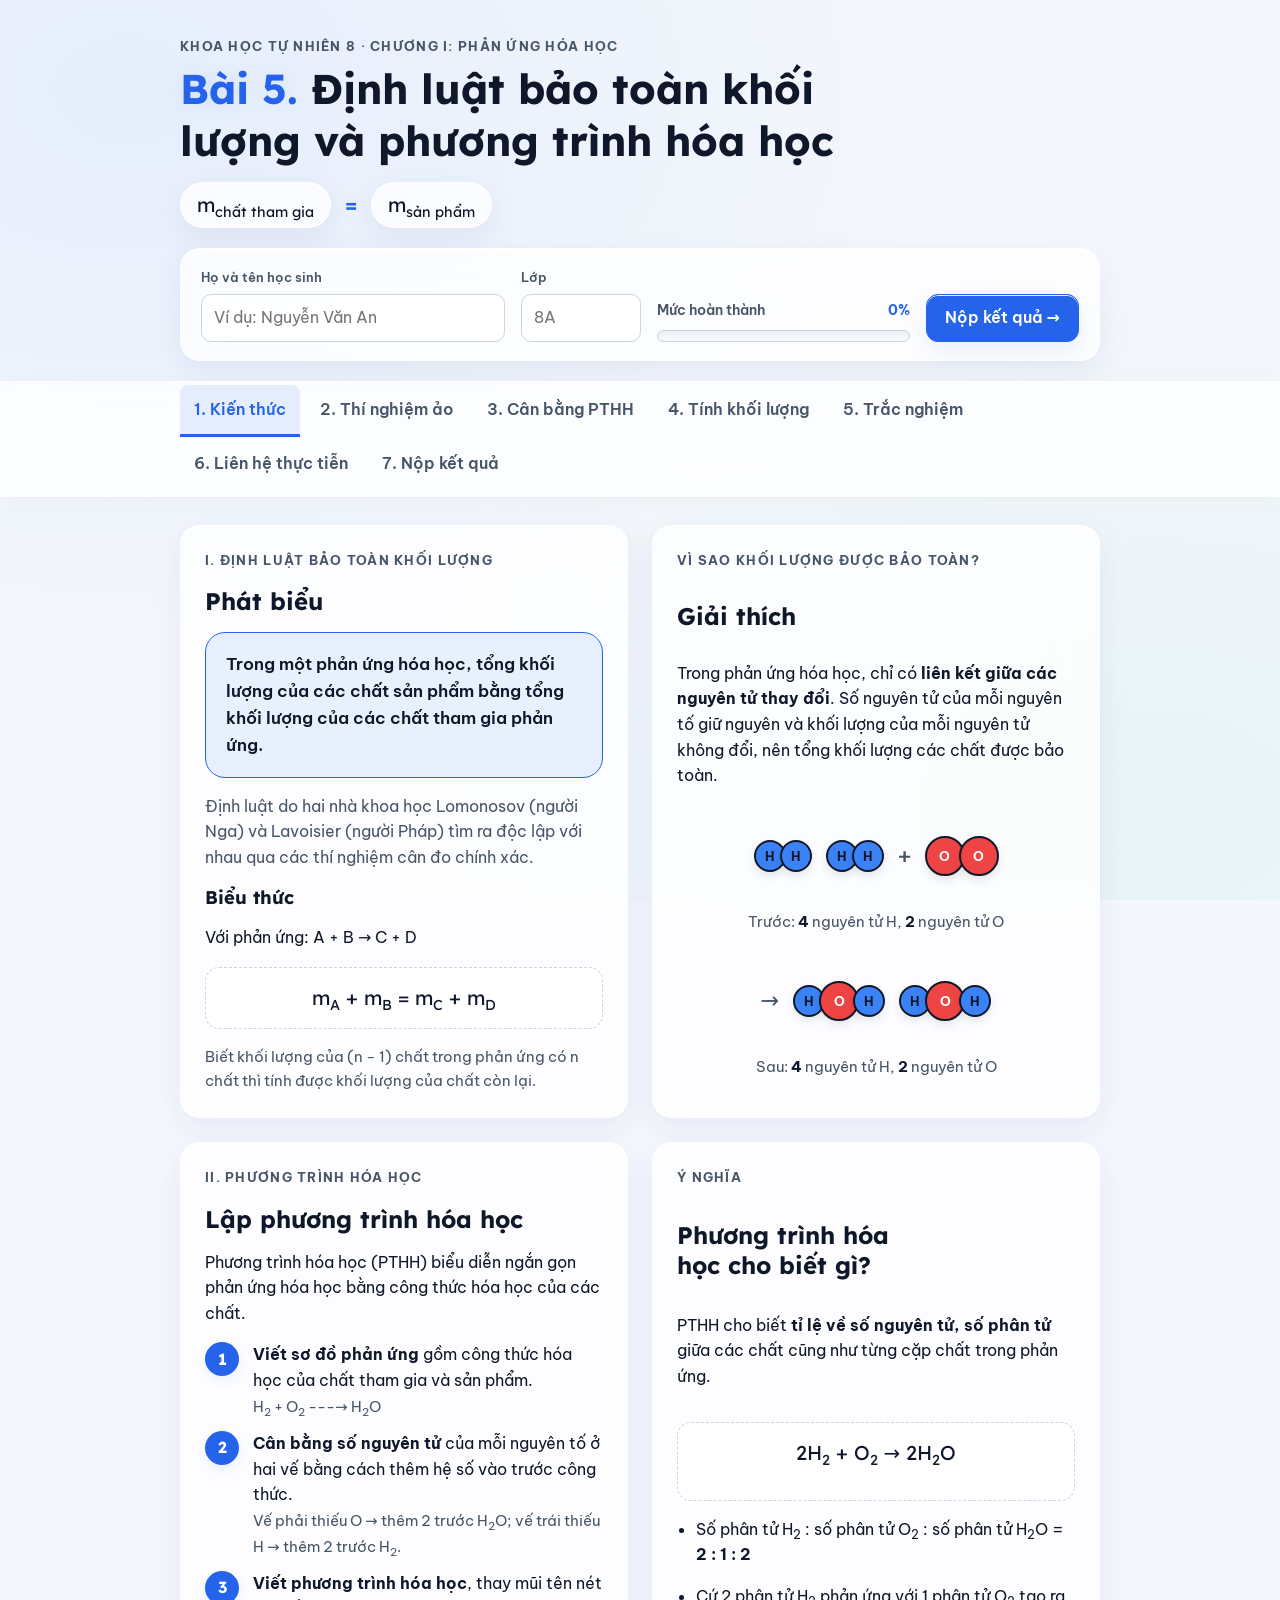
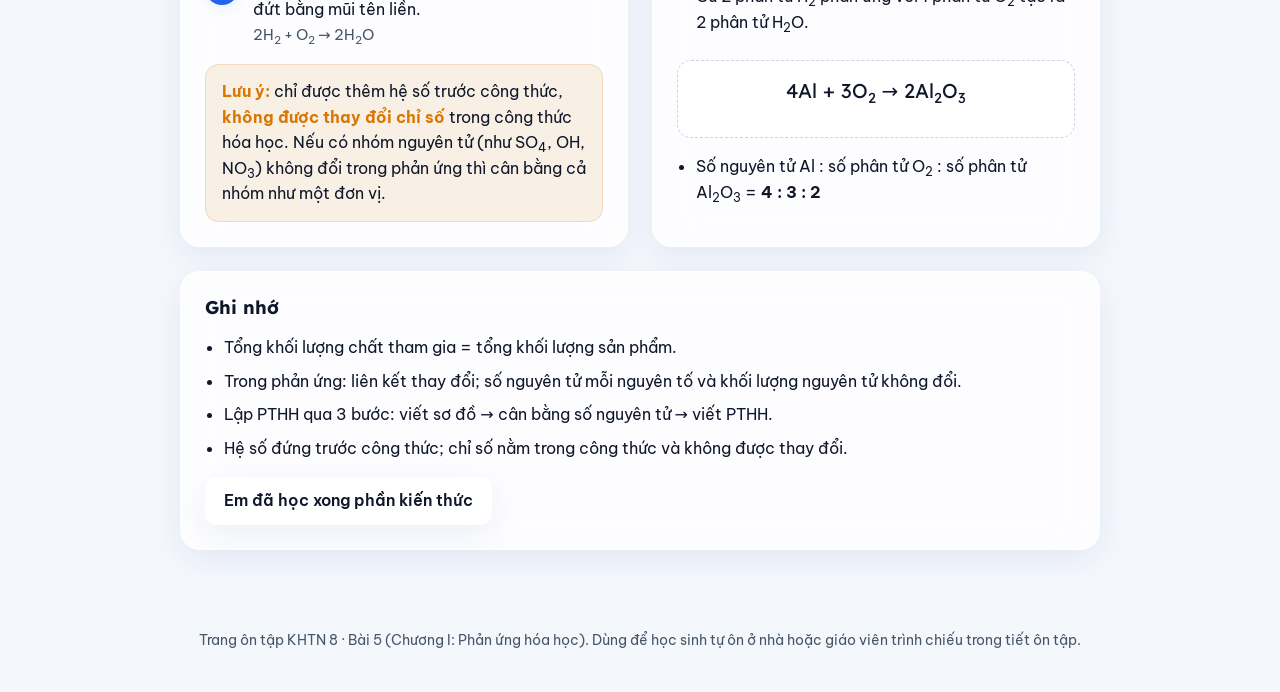
==== commit a0058d14: "." ====
--- a/bai5.html
+++ b/bai5.html
@@ -7,412 +7,7 @@
 <link rel="preconnect" href="https://fonts.googleapis.com">
 <link rel="preconnect" href="https://fonts.gstatic.com" crossorigin>
 <link rel="stylesheet" href="https://fonts.googleapis.com/css2?family=Be+Vietnam+Pro:wght@400;500;600;700&family=Lexend:wght@500;600;700&display=swap">
-<style>
-
-:root {
-  color-scheme: light;
-  --bg: #F4F7FC;
-  --surface: rgba(255, 255, 255, 0.78);
-  --surface-solid: #FFFFFF;
-  --ink: #0F172A;
-  --muted: #475569;
-  --line: rgba(255, 255, 255, 0.6);
-  --line-solid: #CBD5E1;
-  --accent: #2563EB;
-  --accent-ink: #FFFFFF;
-  --accent-soft: rgba(37, 99, 235, 0.1);
-  --amber: #D97706;
-  --amber-soft: rgba(217, 119, 6, 0.1);
-  --good: #059669;
-  --good-soft: rgba(5, 150, 105, 0.1);
-  --bad: #DC2626;
-  --bad-soft: rgba(220, 38, 38, 0.1);
-  --liquid: rgba(59, 130, 246, 0.15);
-  --liquid2: rgba(16, 185, 129, 0.15);
-  --ppt: #FFFFFF;
-  --glass: rgba(148, 163, 184, 0.3);
-  --metal: #64748B;
-  --screen: #0F172A;
-  --digit: #34D399;
-  --h: #3B82F6;
-  --o: #EF4444;
-  --hx: #0F172A;
-  --glass-border: 1px solid rgba(255, 255, 255, 0.8);
-  --shadow-glass: 0 10px 30px 0 rgba(31, 38, 135, 0.07);
-  --shadow-hover: 0 20px 40px 0 rgba(31, 38, 135, 0.12);
-  --inner-glow: inset 0 1px 0 0 rgba(255, 255, 255, 0.9);
-  --font-display: "Lexend", "Be Vietnam Pro", system-ui, sans-serif;
-  --font-body: "Be Vietnam Pro", system-ui, -apple-system, sans-serif;
-  --r: 20px;
-}
-
-@media (prefers-color-scheme: dark) {
-  :root:not([data-theme="light"]) {
-    color-scheme: dark;
-    --bg: #030712;
-    --surface: rgba(17, 24, 39, 0.65);
-    --surface-solid: #111827;
-    --ink: #F9FAFB;
-    --muted: #9CA3AF;
-    --line: rgba(255, 255, 255, 0.08);
-    --line-solid: #374151;
-    --accent: #3B82F6;
-    --accent-ink: #030712;
-    --accent-soft: rgba(59, 130, 246, 0.2);
-    --amber: #F59E0B;
-    --amber-soft: rgba(245, 158, 11, 0.2);
-    --good: #10B981;
-    --good-soft: rgba(16, 185, 129, 0.2);
-    --bad: #EF4444;
-    --bad-soft: rgba(239, 68, 68, 0.2);
-    --liquid: rgba(59, 130, 246, 0.25);
-    --liquid2: rgba(16, 185, 129, 0.25);
-    --ppt: #F9FAFB;
-    --glass: rgba(75, 85, 99, 0.4);
-    --metal: #9CA3AF;
-    --screen: #020617;
-    --digit: #34D399;
-    --h: #60A5FA;
-    --o: #F87171;
-    --hx: #030712;
-    --glass-border: 1px solid rgba(255, 255, 255, 0.1);
-    --shadow-glass: 0 10px 30px 0 rgba(0, 0, 0, 0.5);
-    --shadow-hover: 0 20px 40px 0 rgba(0, 0, 0, 0.7);
-    --inner-glow: inset 0 1px 0 0 rgba(255, 255, 255, 0.15);
-  }
-}
-
-:root[data-theme="dark"] {
-  color-scheme: dark;
-  --bg: #030712;
-  --surface: rgba(17, 24, 39, 0.65);
-  --surface-solid: #111827;
-  --ink: #F9FAFB;
-  --muted: #9CA3AF;
-  --line: rgba(255, 255, 255, 0.08);
-  --line-solid: #374151;
-  --accent: #3B82F6;
-  --accent-ink: #030712;
-  --accent-soft: rgba(59, 130, 246, 0.2);
-  --amber: #F59E0B;
-  --amber-soft: rgba(245, 158, 11, 0.2);
-  --good: #10B981;
-  --good-soft: rgba(16, 185, 129, 0.2);
-  --bad: #EF4444;
-  --bad-soft: rgba(239, 68, 68, 0.2);
-  --liquid: rgba(59, 130, 246, 0.25);
-  --liquid2: rgba(16, 185, 129, 0.25);
-  --ppt: #F9FAFB;
-  --glass: rgba(75, 85, 99, 0.4);
-  --metal: #9CA3AF;
-  --screen: #020617;
-  --digit: #34D399;
-  --h: #60A5FA;
-  --o: #F87171;
-  --hx: #030712;
-  --glass-border: 1px solid rgba(255, 255, 255, 0.1);
-  --shadow-glass: 0 10px 30px 0 rgba(0, 0, 0, 0.5);
-  --shadow-hover: 0 20px 40px 0 rgba(0, 0, 0, 0.7);
-  --inner-glow: inset 0 1px 0 0 rgba(255, 255, 255, 0.15);
-}
-
-*, *::before, *::after { box-sizing: border-box; }
-html { scroll-padding-top: env(safe-area-inset-top, 0px); }
-body {
-  margin: 0; padding: 0;
-  font-family: var(--font-body); font-size: 16px; line-height: 1.6;
-  background-color: var(--bg);
-  background-image: 
-    radial-gradient(at 10% 10%, rgba(59, 130, 246, 0.08) 0px, transparent 50%),
-    radial-gradient(at 90% 90%, rgba(16, 185, 129, 0.05) 0px, transparent 50%);
-  background-attachment: fixed;
-  color: var(--ink);
-}
-img { max-width: 100%; }
-[hidden]:not([hidden=until-found i]) { display: none !important; }
-
-.wrap { max-width: 960px; margin: 0 auto; padding-inline: 20px; }
-h1, h2, h3 { font-family: var(--font-display); line-height: 1.25; text-wrap: balance; margin: 0; }
-h2 { font-size: 1.5rem; }
-h3 { font-size: 1.15rem; }
-p { margin: 0; }
-sub { font-size: .72em; line-height: 0; }
-button { font: inherit; cursor: pointer; }
-:focus-visible { outline: 3px solid var(--accent); outline-offset: 2px; border-radius: 8px; }
-
-
-header.top { padding-block: 36px 20px; }
-.eyebrow { font-size: .8rem; letter-spacing: .1em; text-transform: uppercase; color: var(--muted); font-weight: 700; }
-header.top h1 { font-size: clamp(1.8rem, 4.5vw, 2.6rem); margin-top: 6px; }
-header.top h1 .lesson { color: var(--accent); text-shadow: 0 0 20px var(--accent-soft); }
-.law { margin-top: 16px; display: flex; flex-wrap: wrap; align-items: center; gap: 10px 14px; font-family: var(--font-display); font-size: clamp(1rem, 3vw, 1.25rem); }
-.law .chip {
-  background: var(--surface);
-  backdrop-filter: blur(16px); -webkit-backdrop-filter: blur(16px);
-  border: var(--glass-border); border-radius: 999px; padding: 6px 16px;
-  box-shadow: var(--shadow-glass), var(--inner-glow);
-}
-.law .eq { color: var(--accent); font-weight: 700; }
-
-
-nav.tabs {
-  position: sticky; top: env(safe-area-inset-top, 0px); z-index: 10;
-  background: var(--surface);
-  backdrop-filter: blur(20px); -webkit-backdrop-filter: blur(20px);
-  border-bottom: 1px solid var(--line);
-  box-shadow: 0 4px 20px rgba(0,0,0,0.03);
-}
-nav.tabs .wrap { display: flex; flex-wrap: wrap; gap: 2px 6px; padding-block: 4px; }
-nav.tabs button {
-  flex: none; background: none; border: 0; border-bottom: 3px solid transparent;
-  color: var(--muted); padding: 12px 14px; font-weight: 600; white-space: nowrap;
-  transition: all 0.3s cubic-bezier(0.4, 0, 0.2, 1);
-  border-radius: 8px 8px 0 0;
-}
-nav.tabs button:hover { color: var(--ink); background: var(--accent-soft); }
-nav.tabs button[aria-selected="true"] { color: var(--accent); border-bottom-color: var(--accent); background: var(--accent-soft); }
-
-main { padding-block: 28px 60px; }
-section.panel { display: grid; gap: 24px; }
-
-
-.card {
-  background: var(--surface);
-  backdrop-filter: blur(20px); -webkit-backdrop-filter: blur(20px);
-  border: var(--glass-border);
-  box-shadow: var(--shadow-glass), var(--inner-glow);
-  border-radius: var(--r);
-  padding: 24px; display: grid; gap: 16px; min-width: 0;
-  transition: transform 0.3s cubic-bezier(0.4, 0, 0.2, 1), box-shadow 0.3s cubic-bezier(0.4, 0, 0.2, 1);
-}
-.card:hover {
-  transform: translateY(-2px);
-  box-shadow: var(--shadow-hover), var(--inner-glow);
-}
-.lead { color: var(--muted); max-width: 68ch; }
-.grid2 { display: grid; grid-template-columns: repeat(auto-fit, minmax(min(100%, 320px), 1fr)); gap: 24px; }
-
-.statement {
-  background: var(--accent-soft);
-  backdrop-filter: blur(12px); -webkit-backdrop-filter: blur(12px);
-  border: 1px solid var(--accent);
-  border-radius: var(--r); padding: 18px 20px; font-weight: 600; font-size: 1.05rem;
-}
-.formula {
-  font-family: var(--font-display); font-size: 1.25rem; text-align: center;
-  padding: 14px; background: var(--surface);
-  border: 1px dashed var(--line-solid); border-radius: 14px;
-  box-shadow: var(--inner-glow);
-}
-ol.steps { margin: 0; padding: 0; list-style: none; display: grid; gap: 12px; counter-reset: s; }
-ol.steps li { counter-increment: s; display: grid; grid-template-columns: 36px 1fr; gap: 12px; align-items: start; }
-ol.steps li::before {
-  content: counter(s); width: 34px; height: 34px; border-radius: 50%;
-  background: var(--accent); color: var(--accent-ink);
-  display: grid; place-items: center; font-weight: 700; font-family: var(--font-display);
-  box-shadow: 0 4px 12px var(--accent-soft);
-}
-.note {
-  background: var(--amber-soft); border: 1px solid rgba(217, 119, 6, 0.2);
-  border-radius: 14px; padding: 14px 16px;
-}
-.note b { color: var(--amber); }
-ul.clean { margin: 0; padding-left: 1.2em; display: grid; gap: 8px; }
-.tag {
-  display: inline-block; font-size: .75rem; font-weight: 700; letter-spacing: .05em; text-transform: uppercase;
-  padding: 4px 10px; border-radius: 999px; background: var(--accent-soft); color: var(--accent);
-}
-.tag.th { background: var(--amber-soft); color: var(--amber); }
-.tag.vd { background: var(--bad-soft); color: var(--bad); }
-
-
-.react { display: flex; flex-wrap: wrap; align-items: center; justify-content: center; gap: 10px 14px; padding: 10px 0; }
-.mol { display: inline-flex; align-items: center; }
-.atom {
-  width: 32px; height: 32px; border-radius: 50%; display: grid; place-items: center;
-  font-weight: 700; font-size: .8rem; border: 2px solid var(--ink); margin-left: -6px;
-  box-shadow: 0 4px 10px rgba(0,0,0,0.1); transition: transform 0.2s;
-}
-.atom:hover { transform: scale(1.1); }
-.atom:first-child { margin-left: 0; }
-.atom.H { background: var(--h); color: var(--hx); }
-.atom.O { background: var(--o); color: #fff; width: 40px; height: 40px; }
-.op { font-family: var(--font-display); font-size: 1.4rem; color: var(--muted); }
-.counts { display: flex; justify-content: center; gap: 24px; flex-wrap: wrap; font-size: .95rem; color: var(--muted); }
-.counts b { color: var(--ink); }
-
-
-.btn {
-  border: var(--glass-border);
-  background: var(--surface);
-  backdrop-filter: blur(16px); -webkit-backdrop-filter: blur(16px);
-  color: var(--ink); border-radius: 12px; padding: 10px 18px; font-weight: 600;
-  box-shadow: var(--shadow-glass), var(--inner-glow);
-  transition: all 0.3s cubic-bezier(0.4, 0, 0.2, 1);
-}
-.btn:hover {
-  border-color: var(--accent);
-  transform: translateY(-2px);
-  box-shadow: var(--shadow-hover), var(--inner-glow);
-}
-.btn.primary {
-  background: var(--accent); border-color: var(--accent); color: var(--accent-ink);
-  box-shadow: 0 8px 20px var(--accent-soft), var(--inner-glow);
-}
-.btn.primary:hover {
-  filter: brightness(1.1);
-  box-shadow: 0 12px 25px var(--accent-soft), var(--inner-glow);
-}
-.btn:disabled { opacity: .5; cursor: default; transform: none !important; box-shadow: none !important; }
-.row { display: flex; flex-wrap: wrap; gap: 12px; align-items: center; }
-.seg { display: flex; flex-wrap: wrap; gap: 8px; }
-.seg button {
-  border: var(--glass-border); background: var(--surface); color: var(--ink);
-  border-radius: 999px; padding: 8px 16px; font-weight: 600; font-size: .92rem;
-  backdrop-filter: blur(12px); -webkit-backdrop-filter: blur(12px);
-  box-shadow: var(--shadow-glass);
-  transition: all 0.3s cubic-bezier(0.4, 0, 0.2, 1);
-}
-.seg button:hover { border-color: var(--accent); transform: translateY(-1px); }
-.seg button[aria-pressed="true"] {
-  background: var(--accent); border-color: var(--accent); color: var(--accent-ink);
-  box-shadow: 0 6px 16px var(--accent-soft);
-}
-
-
-.lab svg { width: 100%; height: auto; max-width: 560px; display: block; margin: 0 auto; filter: drop-shadow(0 10px 20px rgba(0,0,0,0.05)); }
-.result { border-radius: 14px; padding: 14px 16px; background: var(--bg); border: 1px solid var(--line-solid); }
-.result.show { background: var(--good-soft); border-color: var(--good); color: var(--good); }
-@keyframes rise { from { transform: translateY(0); opacity: .9; } to { transform: translateY(-150px); opacity: 0; } }
-@keyframes risein { from { transform: translateY(0); opacity: .9; } to { transform: translateY(-62px); opacity: .2; } }
-.bub { animation: rise 1.6s ease-in infinite; }
-.bubin { animation: risein 1.4s ease-in infinite; }
-
-
-.eqlist { display: flex; flex-wrap: wrap; gap: 8px; }
-.eqlist button {
-  min-width: 44px; border: var(--glass-border); background: var(--surface); color: var(--ink);
-  border-radius: 10px; padding: 6px 12px; font-weight: 600; font-variant-numeric: tabular-nums;
-  backdrop-filter: blur(10px); -webkit-backdrop-filter: blur(10px);
-}
-.eqlist button.cur { border-color: var(--accent); color: var(--accent); box-shadow: inset 0 0 0 1px var(--accent), var(--shadow-glass); }
-.eqlist button.done { background: var(--good-soft); border-color: var(--good); color: var(--good); }
-.equation {
-  display: flex; flex-wrap: wrap; align-items: center; justify-content: center; gap: 10px 12px;
-  font-family: var(--font-display); font-size: clamp(1.2rem, 3.6vw, 1.7rem); padding: 18px 0; overflow-x: auto;
-}
-.species { display: inline-flex; align-items: center; gap: 6px; }
-.equation input {
-  width: 2.4em; height: 2em; text-align: center; font: inherit; font-size: .9em;
-  border: 2px solid var(--line-solid); border-radius: 10px; background: var(--surface); color: var(--accent); font-weight: 700;
-  box-shadow: var(--inner-glow); transition: all 0.2s;
-}
-.equation input:focus { border-color: var(--accent); outline: none; box-shadow: 0 0 15px var(--accent-soft); }
-.table-wrap { overflow-x: auto; }
-table.atoms { border-collapse: collapse; width: 100%; max-width: 460px; margin: 0 auto; font-variant-numeric: tabular-nums; }
-table.atoms th, table.atoms td { border-bottom: 1px solid var(--line-solid); padding: 8px 12px; text-align: center; }
-table.atoms th { font-size: .8rem; text-transform: uppercase; letter-spacing: .05em; color: var(--muted); }
-td.ok { color: var(--good); font-weight: 700; }
-td.no { color: var(--bad); font-weight: 700; }
-.msg { border-radius: 12px; padding: 12px 16px; font-weight: 500; backdrop-filter: blur(10px); }
-.msg.good { background: var(--good-soft); color: var(--good); border: 1px solid var(--good); }
-.msg.bad { background: var(--bad-soft); color: var(--bad); border: 1px solid var(--bad); }
-.msg.info { background: var(--amber-soft); color: var(--amber); border: 1px solid var(--amber); }
-
-
-.prob { display: grid; gap: 12px; padding-block: 16px; border-top: 1px solid var(--line-solid); }
-.prob:first-of-type { border-top: 0; padding-top: 0; }
-.prob input { width: 8em; padding: 10px 12px; border: 1px solid var(--line-solid); border-radius: 10px; background: var(--surface); color: var(--ink); font: inherit; }
-.q { display: grid; gap: 12px; padding-block: 18px; border-top: 1px solid var(--line-solid); }
-.q:first-child { border-top: 0; padding-top: 0; }
-.q .qh { display: flex; gap: 12px; align-items: baseline; flex-wrap: wrap; }
-.q .num { font-family: var(--font-display); font-weight: 700; color: var(--accent); }
-.opts { display: grid; gap: 10px; }
-.opts label {
-  display: flex; gap: 12px; align-items: flex-start;
-  border: var(--glass-border); border-radius: 12px; padding: 12px 14px; cursor: pointer;
-  background: var(--surface); backdrop-filter: blur(12px); -webkit-backdrop-filter: blur(12px);
-  box-shadow: var(--shadow-glass); transition: all 0.2s;
-}
-.opts label:hover { border-color: var(--accent); transform: translateX(4px); }
-.opts input { margin-top: 5px; accent-color: var(--accent); }
-.opts label.right { border-color: var(--good); background: var(--good-soft); }
-.opts label.wrong { border-color: var(--bad); background: var(--bad-soft); }
-.explain { font-size: .94rem; color: var(--muted); }
-.score { display: flex; align-items: center; gap: 16px; flex-wrap: wrap; }
-.score .big { font-family: var(--font-display); font-size: 2.6rem; font-weight: 700; color: var(--accent); font-variant-numeric: tabular-nums; text-shadow: 0 0 20px var(--accent-soft); }
-
-details {
-  border: var(--glass-border); border-radius: 14px; background: var(--surface);
-  backdrop-filter: blur(16px); -webkit-backdrop-filter: blur(16px);
-  padding: 14px 18px; box-shadow: var(--shadow-glass);
-  transition: all 0.3s;
-}
-details[open] { border-color: var(--accent); box-shadow: var(--shadow-hover); }
-details summary { cursor: pointer; font-weight: 600; }
-details p { margin-top: 10px; color: var(--muted); }
-footer { color: var(--muted); font-size: .85rem; padding-block: 20px 40px; text-align: center; }
-
-
-.student {
-  margin-top: 20px; display: flex; flex-wrap: wrap; gap: 16px; align-items: end;
-  background: var(--surface);
-  backdrop-filter: blur(20px); -webkit-backdrop-filter: blur(20px);
-  border: var(--glass-border); border-radius: var(--r); padding: 18px 20px;
-  box-shadow: var(--shadow-glass), var(--inner-glow);
-}
-.field { display: grid; gap: 6px; min-width: 0; }
-.field label { font-size: .8rem; font-weight: 600; color: var(--muted); }
-.field input, .field select, textarea {
-  font: inherit; padding: 10px 12px; border: 1px solid var(--line-solid); border-radius: 10px; background: var(--surface); color: var(--ink);
-  box-shadow: var(--inner-glow);
-}
-.field.name { flex: 2 1 240px; } .field.name input { width: 100%; }
-.field.cls { flex: 0 1 120px; } .field.cls input { width: 100%; }
-.meter { flex: 1 1 220px; display: grid; gap: 8px; }
-.meter .lbl { display: flex; justify-content: space-between; font-size: .85rem; color: var(--muted); font-weight: 600; }
-.meter .lbl b { color: var(--accent); font-variant-numeric: tabular-nums; }
-.bar { height: 12px; border-radius: 999px; background: var(--bg); border: 1px solid var(--line-solid); overflow: hidden; box-shadow: inset 0 2px 4px rgba(0,0,0,0.05); }
-.bar i { display: block; height: 100%; width: 0; background: linear-gradient(90deg, var(--accent), var(--good)); border-radius: 999px; transition: width .5s cubic-bezier(0.4, 0, 0.2, 1); }
-.prog { display: grid; gap: 10px; }
-.prog .it { display: grid; grid-template-columns: minmax(0, 1fr) auto; gap: 6px 14px; align-items: center; }
-.prog .it .bar { grid-column: 1 / -1; height: 8px; }
-.prog .it span:last-of-type { font-variant-numeric: tabular-nums; color: var(--muted); font-weight: 600; }
-.codebox {
-  font-family: ui-monospace, Menlo, Consolas, monospace; font-size: .85rem; word-break: break-all;
-  background: var(--screen); color: var(--digit); border: 1px dashed var(--accent); border-radius: 12px; padding: 14px;
-  box-shadow: inset 0 2px 8px rgba(0,0,0,0.5);
-}
-.donebtn { justify-self: start; }
-.donebtn.on { background: var(--good-soft); border-color: var(--good); color: var(--good); }
-
-
-.tiles { display: grid; grid-template-columns: repeat(auto-fit, minmax(150px, 1fr)); gap: 14px; }
-.tile {
-  border: var(--glass-border); border-radius: 12px; padding: 14px 16px; background: var(--surface);
-  backdrop-filter: blur(12px); -webkit-backdrop-filter: blur(12px); box-shadow: var(--shadow-glass);
-}
-.tile .v { font-family: var(--font-display); font-size: 1.8rem; font-weight: 700; font-variant-numeric: tabular-nums; color: var(--accent); }
-.tile .k { font-size: .8rem; color: var(--muted); font-weight: 600; }
-table.res { border-collapse: collapse; width: 100%; min-width: 780px; font-variant-numeric: tabular-nums; font-size: .92rem; }
-table.res th, table.res td { border-bottom: 1px solid var(--line-solid); padding: 10px 10px; text-align: left; vertical-align: middle; }
-table.res th { font-size: .75rem; text-transform: uppercase; letter-spacing: .05em; color: var(--muted); }
-table.res td.n { text-align: right; }
-.pill { display: inline-block; border-radius: 999px; padding: 2px 10px; font-size: .8rem; font-weight: 700; }
-.pill.g { background: var(--good-soft); color: var(--good); }
-.pill.m { background: var(--amber-soft); color: var(--amber); }
-.pill.b { background: var(--bad-soft); color: var(--bad); }
-.minibar { display: inline-block; width: 60px; height: 8px; border-radius: 999px; background: var(--line-solid); vertical-align: middle; margin-right: 8px; overflow: hidden; }
-.minibar i { display: block; height: 100%; background: var(--accent); }
-textarea { width: 100%; min-height: 120px; resize: vertical; }
-.linkbtn { background: none; border: 0; color: var(--bad); font-weight: 600; padding: 2px 6px; cursor: pointer; }
-.linkbtn:hover { text-decoration: underline; }
-
-.bonusrows { display: grid; gap: 10px; }
-.bonusrows input { width: 5.5em; padding: 8px 10px; border: 1px solid var(--line-solid); border-radius: 8px; background: var(--surface); color: var(--ink); font: inherit; text-align: center; }
-nav.tabs button.teacher { color: var(--amber); }
-@media (prefers-reduced-motion: reduce) { .bub, .bubin { animation-duration: 4s; } }
-</style>
+<link rel="stylesheet" href="bai5.css">
 </head>
 <body>
 
@@ -631,417 +226,6 @@
 </main>
 <footer class="wrap">Trang ôn tập KHTN 8 · Bài 5 (Chương I: Phản ứng hóa học). Dùng để học sinh tự ôn ở nhà hoặc giáo viên trình chiếu trong tiết ôn tập.</footer>
 
-<script>
-(function(){
-const $=s=>document.querySelector(s);
-const fmt=f=>f.replace(/(\d+)/g,'<sub>$1</sub>');
-const reduce=window.matchMedia&&matchMedia('(prefers-reduced-motion: reduce)').matches;
-const esc=s=>String(s).replace(/[&<>"']/g,c=>({'&':'&amp;','<':'&lt;','>':'&gt;','"':'&quot;',"'":'&#39;'}[c]));
-
-
-const KEY='khtn8-b5-progress-v1';
-const blank=()=>({name:'',cls:'',kt:false,lab:[],solved:[],revealed:[],probs:[],quizBest:-1,quizTries:0,quizFirst:-1,probsSeen:[],real:[],min:0,dev:'',rs:0});
-let S=blank();
-try{const raw=localStorage.getItem(KEY);if(raw)S=Object.assign(blank(),JSON.parse(raw));}catch(e){}
-if(!S.dev)S.dev=Math.random().toString(36).slice(2,10);
-if(S.quizTries>0&&S.quizFirst<0)S.quizFirst=S.quizBest;
-const N_EQ=12,N_PROB=5,N_Q=13,N_REAL=5,N_LAB=3;
-function parts(){return [
-  {k:'Kiến thức và thực tiễn',v:(S.kt?1:0)+S.real.length,t:1+N_REAL,w:5,txt:(S.kt?'Đã học · ':'')+S.real.length+'/'+N_REAL+' câu thực tiễn'},
-  {k:'Thí nghiệm ảo',v:S.lab.length,t:N_LAB,w:5,txt:S.lab.length+'/'+N_LAB+' thí nghiệm'},
-  {k:'Cân bằng PTHH (tự làm đúng)',v:S.solved.length,t:N_EQ,w:30,txt:S.solved.length+'/'+N_EQ+' phương trình'},
-  {k:'Tính khối lượng (tự làm đúng)',v:S.probs.length,t:N_PROB,w:20,txt:S.probs.length+'/'+N_PROB+' bài'},
-  {k:'Trắc nghiệm (lần nộp đầu)',v:Math.max(0,S.quizFirst),t:N_Q,w:40,txt:S.quizFirst<0?'Chưa làm':S.quizFirst+'/'+N_Q+' câu đúng'}
-];}
-const pctOf=p=>Math.round(p.reduce((a,x)=>a+x.w*Math.min(1,x.v/x.t),0));
-function save(){
-  try{localStorage.setItem(KEY,JSON.stringify(S));}catch(e){}
-  const pc=pctOf(parts());
-  $('#pctTop').textContent=pc+'%';$('#barTop').style.width=pc+'%';
-  renderProg();
-}
-function renderProg(){
-  const el=$('#progList');if(!el)return;
-  el.innerHTML=parts().map(p=>`<div class="it"><span>${p.k}</span><span>${p.txt}</span><div class="bar"><i style="width:${Math.round(100*Math.min(1,p.v/p.t))}%"></i></div></div>`).join('')+
-   `<div class="it"><span>Thời gian ôn tập</span><span>${Math.round(S.min)} phút</span></div>`;
-}
-const addOnce=(arr,v)=>{if(!arr.includes(v)){arr.push(v);return true}return false};
-let lastAct=Date.now();
-['click','keydown','input','scroll','touchstart'].forEach(ev=>addEventListener(ev,()=>{lastAct=Date.now()},{passive:true}));
-setInterval(()=>{if(document.visibilityState==='visible'&&Date.now()-lastAct<120000){S.min+=0.5;save();}},30000);
-
-
-const tabs=[...document.querySelectorAll('[role=tab]')];
-function show(id){
-  if(!document.getElementById('p-'+id)||(id==='giaovien'&&document.getElementById('teacherTab').hidden)) id='kienthuc';
-  tabs.forEach(t=>t.setAttribute('aria-selected',t.dataset.tab===id));
-  document.querySelectorAll('section.panel').forEach(p=>p.hidden=p.id!=='p-'+id);
-  try{history.replaceState(null,'','#'+id)}catch(e){}
-}
-tabs.forEach(t=>t.addEventListener('click',()=>{show(t.dataset.tab);window.scrollTo({top:0})}));
-show((location.hash||'').slice(1)||'kienthuc');
-
-document.getElementById('goSubmit').addEventListener('click',()=>{show('nopbai');document.querySelector('nav.tabs').scrollIntoView({behavior:'smooth'});});
-
-
-const mol=atoms=>'<span class="mol">'+atoms.map(a=>`<span class="atom ${a}">${a}</span>`).join('')+'</span>';
-$('#molBefore').innerHTML=mol(['H','H'])+mol(['H','H'])+'<span class="op">+</span>'+mol(['O','O']);
-$('#molAfter').innerHTML='<span class="op">→</span>'+mol(['H','O','H'])+mol(['H','O','H']);
-
-
-const svg=$('#labSvg');
-const scen={
-  A:{start:152.40,end:152.40,res:'Số chỉ của cân <b>không đổi</b> (152,40 g). Xuất hiện kết tủa trắng barium sulfate: BaCl<sub>2</sub> + Na<sub>2</sub>SO<sub>4</sub> → BaSO<sub>4</sub>↓ + 2NaCl. Phản ứng không tạo chất khí nên tổng khối lượng các chất trước và sau phản ứng bằng nhau.'},
-  B:{start:185.60,end:183.40,res:'Số chỉ của cân <b>giảm 2,20 g</b>. Đá vôi tác dụng với hydrochloric acid tạo khí carbon dioxide: CaCO<sub>3</sub> + 2HCl → CaCl<sub>2</sub> + CO<sub>2</sub>↑ + H<sub>2</sub>O. Khí thoát ra khỏi cốc hở nên cân không ghi nhận khối lượng khí. Định luật vẫn đúng: 2,20 g chính là khối lượng CO<sub>2</sub> đã bay đi.'},
-  C:{start:191.20,end:191.20,res:'Số chỉ của cân <b>không đổi</b> (191,20 g). Cốc được đậy kín nên khí CO<sub>2</sub> sinh ra không thoát ra ngoài. So sánh với cốc hở: khối lượng chỉ "mất đi" khi có chất khí thoát ra.'}
-};
-let cur='A',timer=null,running=false;
-const fmtMass=v=>v.toFixed(2).replace('.',',')+' g';
-function drawLab(s){
-  const beaker=(x,w,top)=>`<path d="M${x} ${top} L${x} 228 L${x+w} 228 L${x+w} ${top}" fill="none" stroke="var(--glass)" stroke-width="3" stroke-linejoin="round"/>`;
-  let g=`
-  <rect x="60" y="230" width="400" height="12" rx="4" fill="var(--metal)"/>
-  <path d="M110 242 L410 242 L430 292 L90 292 Z" fill="var(--metal)" opacity=".85"/>
-  <rect x="200" y="252" width="120" height="30" rx="5" fill="var(--screen)"/>
-  <text id="reading" x="260" y="273" text-anchor="middle" font-family="ui-monospace,Menlo,Consolas,monospace" font-size="17" font-weight="700" fill="var(--digit)">${fmtMass(scen[s].start)}</text>`;
-  if(s==='A'){
-    g+=`<rect id="liq1" x="122" y="168" width="96" height="60" fill="var(--liquid)"/>
-    <rect id="ppt1" x="122" y="228" width="96" height="0" fill="var(--ppt)" stroke="var(--glass)" stroke-width=".5"/>
-    <rect id="cloud" x="122" y="168" width="96" height="60" fill="var(--ppt)" opacity="0"/>
-    ${beaker(120,100,98)}
-    <rect id="liq2" x="292" y="168" width="76" height="60" fill="var(--liquid2)"/>
-    ${beaker(290,80,128)}
-    <text x="170" y="90" text-anchor="middle" font-size="13" fill="var(--ink)" font-family="var(--font-body)">dd BaCl₂</text>
-    <text x="330" y="120" text-anchor="middle" font-size="13" fill="var(--ink)" font-family="var(--font-body)" id="lab2">dd Na₂SO₄</text>`;
-  } else {
-    g+=`<rect x="122" y="158" width="96" height="70" fill="var(--liquid)"/>
-    <g id="bubbles"></g>
-    ${beaker(120,100,98)}
-    ${s==='C'?'<rect x="114" y="90" width="112" height="9" rx="3" fill="var(--metal)"/>':''}
-    <ellipse cx="340" cy="224" rx="44" ry="6" fill="none" stroke="var(--glass)" stroke-width="3"/>
-    <g id="stones"><polygon points="318,222 324,208 334,212 333,222" fill="var(--muted)"/><polygon points="336,222 342,206 354,209 356,222" fill="var(--muted)"/><polygon points="356,222 360,212 368,214 366,222" fill="var(--muted)"/></g>
-    <text x="170" y="${s==='C'?82:90}" text-anchor="middle" font-size="13" fill="var(--ink)" font-family="var(--font-body)">dd HCl${s==='C'?' (có nắp)':''}</text>
-    <text x="340" y="198" text-anchor="middle" font-size="13" fill="var(--ink)" font-family="var(--font-body)">đá vôi</text>`;
-  }
-  svg.innerHTML=g;
-  $('#startMass').textContent=fmtMass(scen[s].start);
-  const r=$('#labResult');r.classList.remove('show');
-  r.innerHTML='Số chỉ của cân trước phản ứng: <b>'+fmtMass(scen[s].start)+'</b>. Em dự đoán sau phản ứng số chỉ sẽ thay đổi thế nào?';
-  $('#runBtn').disabled=false;
-}
-function tween(ms,fn,done){
-  ms=reduce?Math.min(ms,300):ms;const t0=performance.now();
-  (function step(now){const t=Math.min(1,(now-t0)/ms);fn(t);if(t<1)requestAnimationFrame(step);else done&&done();})(t0);
-}
-function run(){
-  if(running)return;running=true;$('#runBtn').disabled=true;
-  const s=cur,S=scen[s];
-  const finish=()=>{running=false;if(addOnce(S.lab,s))save();const r=$('#labResult');r.classList.add('show');r.innerHTML=S.res;};
-  if(s==='A'){
-    const l1=$('#liq1'),l2=$('#liq2'),cl=$('#cloud'),p=$('#ppt1');
-    tween(1600,t=>{const h2=60*(1-t),h1=60+50*t;
-      l2.setAttribute('height',h2);l2.setAttribute('y',228-h2);
-      l1.setAttribute('height',h1);l1.setAttribute('y',228-h1);
-      cl.setAttribute('height',h1);cl.setAttribute('y',228-h1);cl.setAttribute('opacity',.75*t);
-    },()=>tween(1800,t=>{cl.setAttribute('opacity',.75*(1-t));p.setAttribute('height',14*t);p.setAttribute('y',228-14*t);},finish));
-  } else {
-    const st=$('#stones'),rd=$('#reading'),bub=$('#bubbles');
-    tween(900,t=>st.setAttribute('transform',`translate(${-172*t},${-4*t+ (t<.5? -40*t : -40*(1-t))})`),()=>{
-      let html='';for(let i=0;i<12;i++){const x=135+Math.random()*70,y=212-Math.random()*20,d=(Math.random()*1.4).toFixed(2);
-        html+=`<circle class="${s==='B'?'bub':'bubin'}" style="animation-delay:${d}s" cx="${x}" cy="${y}" r="${2+Math.random()*3}" fill="none" stroke="var(--ink)" stroke-width="1.2"/>`;}
-      bub.innerHTML=html;
-      tween(3200,t=>{const v=S.start+(S.end-S.start)*t;rd.textContent=fmtMass(v);st.setAttribute('opacity',1-.35*t);},()=>{setTimeout(()=>{bub.innerHTML='';},reduce?0:800);finish();});
-    });
-  }
-}
-document.querySelectorAll('#scenBtns button').forEach(b=>b.addEventListener('click',()=>{
-  if(running)return;cur=b.dataset.s;
-  document.querySelectorAll('#scenBtns button').forEach(x=>x.setAttribute('aria-pressed',x===b));drawLab(cur);}));
-$('#runBtn').addEventListener('click',run);
-$('#resetBtn').addEventListener('click',()=>{if(!running)drawLab(cur)});
-drawLab('A');
-
-
-function parse(f){let i=0;
-  const num=()=>{let s='';while(i<f.length&&/\d/.test(f[i]))s+=f[i++];return s?+s:1};
-  const group=()=>{const m={};while(i<f.length){const c=f[i];
-    if(c==='('){i++;const g=group();i++;const n=num();for(const k in g)m[k]=(m[k]||0)+g[k]*n;}
-    else if(c===')')break;
-    else{let el=f[i++];while(i<f.length&&/[a-z]/.test(f[i]))el+=f[i++];const n=num();m[el]=(m[el]||0)+n;}}
-    return m};
-  return group();}
-const EQS=[
-  {r:['H2','O2'],p:['H2O'],a:[2,1,2],lv:'Dễ',h:'Vế phải chỉ có 1 nguyên tử O. Thêm hệ số 2 trước H₂O rồi cân bằng H.'},
-  {r:['Mg','HCl'],p:['MgCl2','H2'],a:[1,2,1,1],lv:'Dễ',h:'Vế phải có 2 nguyên tử Cl trong MgCl₂, vậy cần 2 phân tử HCl.'},
-  {r:['Fe','Cl2'],p:['FeCl3'],a:[2,3,2],lv:'Dễ',h:'Cl ở vế trái là 2, vế phải là 3. Bội chung nhỏ nhất của 2 và 3 là 6.'},
-  {r:['BaCl2','Na2SO4'],p:['BaSO4','NaCl'],a:[1,1,1,2],lv:'Dễ',h:'Coi nhóm SO₄ như một đơn vị. Chỉ cần cân bằng Na và Cl.'},
-  {r:['Al','O2'],p:['Al2O3'],a:[4,3,2],lv:'Trung bình',h:'O: vế trái 2, vế phải 3 → BCNN là 6. Thêm 3 trước O₂ và 2 trước Al₂O₃, rồi cân bằng Al.'},
-  {r:['P','O2'],p:['P2O5'],a:[4,5,2],lv:'Trung bình',h:'O: vế trái 2, vế phải 5 → BCNN là 10.'},
-  {r:['Na','H2O'],p:['NaOH','H2'],a:[2,2,2,1],lv:'Trung bình',h:'Thử đặt hệ số 2 trước NaOH, khi đó số H ở vế phải là 2 + 2 = 4.'},
-  {r:['CH4','O2'],p:['CO2','H2O'],a:[1,2,1,2],lv:'Trung bình',h:'Cân bằng C, rồi H, cuối cùng mới cân bằng O.'},
-  {r:['KClO3'],p:['KCl','O2'],a:[2,2,3],lv:'Trung bình',h:'O: vế trái 3, vế phải 2 → BCNN là 6.'},
-  {r:['NaOH','CuSO4'],p:['Cu(OH)2','Na2SO4'],a:[2,1,1,1],lv:'Khó',h:'Coi nhóm OH và nhóm SO₄ là các đơn vị. Cu(OH)₂ có 2 nhóm OH.'},
-  {r:['Al','HCl'],p:['AlCl3','H2'],a:[2,6,2,3],lv:'Khó',h:'Cl ở AlCl₃ là 3, H ở H₂ là 2. Hãy thử cho HCl hệ số 6.'},
-  {r:['Fe2O3','H2'],p:['Fe','H2O'],a:[1,3,2,3],lv:'Khó',h:'Fe₂O₃ có 3 nguyên tử O, nên cần 3 phân tử H₂O.'}
-];
-let ei=0;const solved={has:i=>S.solved.includes(i),get size(){return S.solved.length}};
-function renderList(){
-  $('#eqList').innerHTML=EQS.map((e,i)=>`<button data-i="${i}" class="${i===ei?'cur':''} ${solved.has(i)?'done':''}" aria-label="Phương trình ${i+1}">${i+1}</button>`).join('');
-  $('#eqList').querySelectorAll('button').forEach(b=>b.onclick=()=>{ei=+b.dataset.i;renderEq();});
-}
-function renderEq(){
-  const e=EQS[ei];renderList();
-  const sp=(f,k)=>`<span class="species"><input id="c${k}" inputmode="numeric" maxlength="2" aria-label="Hệ số của ${f}" autocomplete="off"><span>${fmt(f)}</span></span>`;
-  let h='',k=0;
-  e.r.forEach((f,i)=>{if(i)h+='<span class="op">+</span>';h+=sp(f,k++);});
-  h+='<span class="op">→</span>';
-  e.p.forEach((f,i)=>{if(i)h+='<span class="op">+</span>';h+=sp(f,k++);});
-  $('#equation').innerHTML=h;
-  const lt=$('#eqLevel');lt.textContent='Mức: '+e.lv;lt.className='tag'+(e.lv==='Trung bình'?' th':e.lv==='Khó'?' vd':'');
-  $('#eqPos').textContent=`Phương trình ${ei+1}/${EQS.length} · Đã đúng ${solved.size}`;
-  $('#eqMsg').hidden=true;
-  $('#equation').querySelectorAll('input').forEach(inp=>inp.addEventListener('input',()=>{inp.value=inp.value.replace(/[^0-9]/g,'');updateAtoms();$('#eqMsg').hidden=true;}));
-  updateAtoms();
-}
-function coefs(){const e=EQS[ei],n=e.r.length+e.p.length;const c=[];for(let k=0;k<n;k++){const v=$('#c'+k).value.trim();c.push(v===''?1:+v);}return c;}
-function sides(c){const e=EQS[ei];const L={},R={};
-  e.r.forEach((f,i)=>{const m=parse(f);for(const el in m)L[el]=(L[el]||0)+m[el]*c[i];});
-  e.p.forEach((f,i)=>{const m=parse(f);for(const el in m)R[el]=(R[el]||0)+m[el]*c[e.r.length+i];});
-  return [L,R];}
-function updateAtoms(){
-  const [L,R]=sides(coefs());const els=Object.keys(L);
-  $('#atomTable').innerHTML='<tr><th>Nguyên tố</th><th>Vế trái</th><th>Vế phải</th></tr>'+els.map(el=>{const ok=L[el]===R[el];return `<tr><td><b>${el}</b></td><td class="${ok?'ok':'no'}">${L[el]}</td><td class="${ok?'ok':'no'}">${R[el]}</td></tr>`}).join('');
-}
-const gcd=(a,b)=>b?gcd(b,a%b):a;
-function msg(t,cls){const m=$('#eqMsg');m.hidden=false;m.className='msg '+cls;m.innerHTML=t;}
-$('#checkBtn').onclick=()=>{
-  const c=coefs();
-  if(c.some(v=>!v)){msg('Hệ số phải là số nguyên dương, không được bằng 0.','bad');return;}
-  const [L,R]=sides(c);const bal=Object.keys(L).every(el=>L[el]===R[el]);
-  if(!bal){const wrong=Object.keys(L).filter(el=>L[el]!==R[el]);msg('Chưa cân bằng. Kiểm tra lại nguyên tố: <b>'+wrong.join(', ')+'</b>.','bad');return;}
-  const g=c.reduce(gcd);
-  if(g>1){msg(`Số nguyên tử đã bằng nhau nhưng hệ số chưa tối giản. Hãy chia tất cả hệ số cho ${g}.`,'info');return;}
-  if(S.revealed.includes(ei)&&!solved.has(ei)){msg('Đúng rồi. Vì em đã xem đáp án nên câu này chưa được tính vào tiến độ. Hãy tự làm các phương trình khác nhé.','info');return;}
-  addOnce(S.solved,ei);save();renderList();$('#eqPos').textContent=`Phương trình ${ei+1}/${EQS.length} · Đã đúng ${solved.size}`;
-  msg('Chính xác! Phương trình đã cân bằng'+(solved.size===EQS.length?'. Em đã hoàn thành cả 12 phương trình.':'.'),'good');
-};
-$('#hintBtn').onclick=()=>msg('Gợi ý: '+EQS[ei].h,'info');
-$('#ansBtn').onclick=()=>{const e=EQS[ei];if(!solved.has(ei)&&addOnce(S.revealed,ei))save();e.a.forEach((v,k)=>$('#c'+k).value=v===1?'':v);updateAtoms();
-  const all=[...e.r,...e.p];let s='';all.forEach((f,i)=>{if(i===e.r.length)s+=' → ';else if(i)s+=' + ';s+=(e.a[i]>1?e.a[i]:'')+fmt(f);});
-  msg('Đáp án: '+s+'. Hãy thử tự làm lại câu này sau nhé.','info');};
-$('#nextBtn').onclick=()=>{ei=(ei+1)%EQS.length;renderEq();};
-renderEq();
-
-
-const PROBS=[
-  {lv:'th',q:'Đốt cháy hết 4,8 g magnesium (Mg) trong không khí thu được 8 g magnesium oxide (MgO). Tính khối lượng oxygen đã phản ứng.',u:'g',a:3.2,s:'2Mg + O₂ → 2MgO. Theo định luật: m<sub>Mg</sub> + m<sub>O₂</sub> = m<sub>MgO</sub> ⇒ m<sub>O₂</sub> = 8 − 4,8 = <b>3,2 g</b>.'},
-  {lv:'th',q:'Nung 100 kg đá vôi (CaCO₃) thu được 56 kg vôi sống (CaO) và khí carbon dioxide (CO₂). Tính khối lượng CO₂ tạo thành.',u:'kg',a:44,s:'CaCO₃ → CaO + CO₂. m<sub>CO₂</sub> = m<sub>CaCO₃</sub> − m<sub>CaO</sub> = 100 − 56 = <b>44 kg</b>.'},
-  {lv:'vd',q:'Cho 5,6 g iron (Fe) phản ứng vừa đủ với 3,2 g sulfur (S) khi đun nóng, thu được iron(II) sulfide (FeS). Tính khối lượng FeS.',u:'g',a:8.8,s:'Fe + S → FeS. m<sub>FeS</sub> = 5,6 + 3,2 = <b>8,8 g</b>.'},
-  {lv:'vd',q:'Cho 13 g zinc (Zn) tác dụng vừa đủ với 14,6 g hydrochloric acid (HCl), thu được 27,2 g zinc chloride (ZnCl₂) và khí hydrogen. Tính khối lượng khí hydrogen thoát ra.',u:'g',a:0.4,s:'Zn + 2HCl → ZnCl₂ + H₂. m<sub>H₂</sub> = (13 + 14,6) − 27,2 = <b>0,4 g</b>.'},
-  {lv:'vd',q:'Đốt cháy hoàn toàn 3 kg carbon (than) cần dùng 8 kg oxygen. Tính khối lượng khí carbon dioxide sinh ra.',u:'kg',a:11,s:'C + O₂ → CO₂. m<sub>CO₂</sub> = 3 + 8 = <b>11 kg</b>.'}
-];
-$('#probs').innerHTML=PROBS.map((p,i)=>`<div class="prob">
-  <div class="row"><span class="tag ${p.lv}">${p.lv==='th'?'Thông hiểu':'Vận dụng'}</span><b>Bài ${i+1}</b></div>
-  <p>${p.q}</p>
-  <div class="row"><label for="pa${i}">Đáp số:</label><input id="pa${i}" inputmode="decimal" autocomplete="off"><span>${p.u}</span><button class="btn primary" data-i="${i}" data-act="check">Kiểm tra</button><button class="btn" data-i="${i}" data-act="sol">Xem lời giải</button></div>
-  <div id="pm${i}" hidden></div></div>`).join('');
-$('#probs').addEventListener('click',ev=>{
-  const b=ev.target.closest('button');if(!b)return;const i=+b.dataset.i,p=PROBS[i],out=$('#pm'+i);out.hidden=false;
-  if(b.dataset.act==='sol'){if(!S.probs.includes(i)&&addOnce(S.probsSeen,i))save();out.className='msg info';out.innerHTML=p.s+(S.probs.includes(i)?'':'<br><i>Em đã xem lời giải nên bài này không được tính điểm.</i>');return;}
-  const v=parseFloat($('#pa'+i).value.replace(',','.'));
-  if(isNaN(v)){out.className='msg bad';out.textContent='Em hãy nhập một số.';return;}
-  if(Math.abs(v-p.a)<0.01){if(S.probsSeen.includes(i)&&!S.probs.includes(i)){out.className='msg info';out.textContent='Đúng rồi, nhưng em đã xem lời giải trước nên bài này không được tính điểm.';return;}if(addOnce(S.probs,i))save();out.className='msg good';out.innerHTML='Đúng rồi! '+p.s;}
-  else{out.className='msg bad';out.textContent='Chưa đúng. Gợi ý: viết biểu thức tổng khối lượng chất tham gia = tổng khối lượng sản phẩm, rồi tìm đại lượng chưa biết.';}
-});
-
-
-const Q=[
-  {lv:'nb',q:'Nội dung của định luật bảo toàn khối lượng là:',o:['Tổng khối lượng sản phẩm lớn hơn tổng khối lượng chất tham gia.','Tổng khối lượng sản phẩm bằng tổng khối lượng các chất tham gia phản ứng.','Tổng khối lượng sản phẩm nhỏ hơn tổng khối lượng chất tham gia.','Khối lượng mỗi chất không thay đổi trong phản ứng.'],a:1,e:'Trong một phản ứng hóa học, tổng khối lượng các chất sản phẩm bằng tổng khối lượng các chất tham gia.'},
-  {lv:'nb',q:'Trong một phản ứng hóa học, yếu tố nào sau đây thay đổi?',o:['Số nguyên tử của mỗi nguyên tố.','Khối lượng của mỗi nguyên tử.','Liên kết giữa các nguyên tử.','Tên các nguyên tố hóa học.'],a:2,e:'Chỉ có liên kết giữa các nguyên tử thay đổi, làm phân tử này biến đổi thành phân tử khác.'},
-  {lv:'nb',q:'Định luật bảo toàn khối lượng do những nhà khoa học nào tìm ra?',o:['Newton và Galileo.','Lomonosov và Lavoisier.','Mendeleev và Dalton.','Rutherford và Bohr.'],a:1,e:'Lomonosov (Nga) và Lavoisier (Pháp) tìm ra định luật độc lập với nhau.'},
-  {lv:'nb',q:'Bước đầu tiên khi lập phương trình hóa học là:',o:['Cân bằng số nguyên tử mỗi nguyên tố.','Viết sơ đồ phản ứng.','Viết phương trình hóa học.','Tính khối lượng các chất.'],a:1,e:'Ba bước: viết sơ đồ phản ứng → cân bằng số nguyên tử → viết PTHH.'},
-  {lv:'th',q:'Khi cân bằng phương trình hóa học, việc nào sau đây <b>không được</b> làm?',o:['Thêm hệ số trước công thức hóa học.','Thay đổi chỉ số trong công thức hóa học.','Cân bằng cả nhóm nguyên tử như một đơn vị.','Đếm số nguyên tử mỗi nguyên tố ở hai vế.'],a:1,e:'Thay đổi chỉ số là biến chất này thành chất khác, ví dụ H₂O thành H₂O₂.'},
-  {lv:'th',q:'Phương trình hóa học nào sau đây được viết <b>đúng</b>?',o:['H<sub>2</sub> + O<sub>2</sub> → H<sub>2</sub>O<sub>2</sub>','H<sub>2</sub> + O → H<sub>2</sub>O','2H<sub>2</sub> + O<sub>2</sub> → 2H<sub>2</sub>O','2H + O → H<sub>2</sub>O'],a:2,e:'Hydrogen và oxygen tồn tại dạng phân tử H₂, O₂; sản phẩm là nước H₂O. Phương án A sai vì đã đổi chỉ số.'},
-  {lv:'th',q:'Bộ hệ số đúng cho sơ đồ: Al + O<sub>2</sub> → Al<sub>2</sub>O<sub>3</sub> là:',o:['2, 3, 1','4, 3, 2','4, 2, 2','2, 1, 1'],a:1,e:'4Al + 3O₂ → 2Al₂O₃: vế trái 4 Al, 6 O; vế phải 4 Al, 6 O.'},
-  {lv:'th',q:'Trong phương trình 2H<sub>2</sub> + O<sub>2</sub> → 2H<sub>2</sub>O, tỉ lệ số phân tử H<sub>2</sub> : O<sub>2</sub> : H<sub>2</sub>O là:',o:['1 : 1 : 1','2 : 1 : 1','2 : 1 : 2','1 : 2 : 2'],a:2,e:'Tỉ lệ bằng tỉ lệ các hệ số: 2 : 1 : 2.'},
-  {lv:'th',q:'Đốt cháy cây nến, khối lượng nến giảm dần. Giải thích nào đúng?',o:['Định luật bảo toàn khối lượng không đúng với phản ứng cháy.','Các chất sản phẩm (khí carbon dioxide, hơi nước) bay vào không khí.','Nến bị biến thành năng lượng.','Oxygen làm giảm khối lượng nến.'],a:1,e:'Sản phẩm là chất khí và hơi nước thoát ra ngoài nên không còn trên giá nến; định luật vẫn đúng.'},
-  {lv:'vd',q:'Đốt cháy 2,4 g magnesium trong oxygen thu được 4 g magnesium oxide. Khối lượng oxygen đã phản ứng là:',o:['1,6 g','6,4 g','2,4 g','0,8 g'],a:0,e:'m<sub>O₂</sub> = 4 − 2,4 = 1,6 g.'},
-  {lv:'vd',q:'Nung 10 g CaCO<sub>3</sub> thu được 5,6 g CaO và khí CO<sub>2</sub>. Khối lượng CO<sub>2</sub> là:',o:['15,6 g','5,6 g','4,4 g','4,6 g'],a:2,e:'m<sub>CO₂</sub> = 10 − 5,6 = 4,4 g.'},
-  {lv:'vd',q:'Hệ số của HCl trong phương trình: Al + HCl → AlCl<sub>3</sub> + H<sub>2</sub> (sau khi cân bằng với hệ số tối giản) là:',o:['2','3','4','6'],a:3,e:'2Al + 6HCl → 2AlCl₃ + 3H₂.'},
-  {lv:'vd',q:'Một thanh sắt để lâu ngoài không khí ẩm bị gỉ. So với ban đầu, khối lượng thanh sắt sau khi gỉ:',o:['Giảm','Không đổi','Tăng','Lúc tăng lúc giảm'],a:2,e:'Sắt kết hợp thêm oxygen và hơi nước từ không khí nên khối lượng tăng.'}
-];
-const LV={nb:['Nhận biết',''],th:['Thông hiểu','th'],vd:['Vận dụng','vd']};
-function renderQuiz(){
-  $('#quiz').innerHTML=Q.map((q,i)=>`<div class="q" id="q${i}">
-    <div class="qh"><span class="num">Câu ${i+1}.</span><span class="tag ${LV[q.lv][1]}">${LV[q.lv][0]}</span></div>
-    <p>${q.q}</p>
-    <div class="opts">${q.o.map((o,j)=>`<label><input type="radio" name="q${i}" id="q${i}o${j}" value="${j}"><span><b>${'ABCD'[j]}.</b>${o}</span></label>`).join('')}</div>
-    <p class="explain" hidden></p></div>`).join('');
-  const so=$('#scoreOut');so.className='explain';so.innerHTML=S.quizFirst<0?'Chưa nộp bài. Chỉ lần nộp đầu tiên được tính điểm.':`Điểm được tính (lần đầu): <b>${S.quizFirst}/${N_Q}</b>. Lần làm này là luyện lại, không tính điểm.`;
-  const sb=$('#submitQuiz');sb.disabled=false;sb.dataset.done='';$('#resetQuiz').hidden=true;submitArm=0;
-}
-function lockQuiz(lock){document.querySelectorAll('#quiz input').forEach(x=>x.disabled=lock);}
-let submitArm=0;
-$('#submitQuiz').onclick=()=>{
-  const btn=$('#submitQuiz');if(btn.dataset.done==='1')return;
-  const first=S.quizFirst<0,out=$('#scoreOut');
-  const blankN=Q.filter((q,i)=>!$('#q'+i).querySelector('input:checked')).length;
-  if(first&&Date.now()-submitArm>6000){submitArm=Date.now();out.className='msg info';out.innerHTML=(blankN?`Em còn <b>${blankN}</b> câu chưa chọn. `:'')+'Chỉ <b>lần nộp đầu tiên</b> được tính điểm. Bấm <b>Nộp bài</b> lần nữa để xác nhận.';return;}
-  let right=0;
-  Q.forEach((q,i)=>{const box=$('#q'+i);const sel=box.querySelector('input:checked');
-    box.querySelectorAll('label').forEach((l,j)=>{l.classList.remove('right','wrong');if(j===q.a)l.classList.add('right');});
-    if(sel){if(+sel.value===q.a)right++;else sel.closest('label').classList.add('wrong');}
-    const ex=box.querySelector('.explain');ex.hidden=false;ex.innerHTML='Giải thích: '+q.e;});
-  lockQuiz(true);btn.dataset.done='1';btn.disabled=true;$('#resetQuiz').hidden=false;
-  S.quizTries++;S.quizBest=Math.max(S.quizBest,right);if(first)S.quizFirst=right;save();
-  const d=x=>(x/Q.length*10).toFixed(1).replace('.',',');
-  out.className='';
-  out.innerHTML=first?`<span class="big">${right}/${Q.length}</span> câu đúng · Điểm: <b>${d(right)}</b> · Đã ghi nhận điểm lần đầu.`
-    :`Lần luyện lại: <b>${right}/${Q.length}</b> câu đúng (không tính điểm). Điểm được tính vẫn là lần đầu: <b>${S.quizFirst}/${Q.length}</b>.`;
-};
-$('#resetQuiz').onclick=()=>{renderQuiz();$('#quiz').scrollIntoView({behavior:reduce?'auto':'smooth'});};
-renderQuiz();
-
-
-const ktBtn=$('#ktDone');
-const paintKt=()=>{ktBtn.classList.toggle('on',S.kt);ktBtn.textContent=S.kt?'✓ Đã học xong phần kiến thức':'Em đã học xong phần kiến thức';};
-ktBtn.onclick=()=>{S.kt=!S.kt;save();paintKt();};paintKt();
-document.querySelectorAll('#p-thuctien details').forEach((d,i)=>d.addEventListener('toggle',()=>{if(d.open&&addOnce(S.real,i))save();}));
-const nameIn=$('#stName'),clsIn=$('#stClass');
-nameIn.value=S.name;clsIn.value=S.cls;
-nameIn.addEventListener('input',()=>{S.name=nameIn.value;save();});
-clsIn.addEventListener('input',()=>{S.cls=clsIn.value.toUpperCase().replace(/\s+/g,'');clsIn.value=S.cls;save();});
-
-
-const SALT='khtn8|bai5|bao-toan-khoi-luong';
-function fnv(str){let h=0x811c9dc5;for(let i=0;i<str.length;i++){h^=str.charCodeAt(i);h=Math.imul(h,0x01000193)>>>0;}return h.toString(16).padStart(8,'0');}
-const b64e=s=>btoa(unescape(encodeURIComponent(s))).replace(/\+/g,'-').replace(/\//g,'_').replace(/=+$/,'');
-const b64d=s=>{s=s.replace(/-/g,'+').replace(/_/g,'/');while(s.length%4)s+='=';return decodeURIComponent(escape(atob(s)));};
-function makeCode(){
-  const p={v:2,z:S.rs||0,f:S.quizFirst,s:S.probsSeen.length,x:S.dev,n:S.name.trim().replace(/\s+/g,' '),l:S.cls.trim(),k:S.kt?1:0,e:S.lab.length,c:S.solved.length,a:S.revealed.length,p:S.probs.length,q:S.quizBest,t:S.quizTries,r:S.real.length,m:Math.round(S.min),d:Math.floor(Date.now()/60000)};
-  const body=b64e(JSON.stringify(p));return 'KHTN8B5-'+body+'.'+fnv(SALT+body);
-}
-function readCode(code){
-  const m=/^KHTN8B5-([A-Za-z0-9_-]+)\.([0-9a-f]{8})$/.exec(code);if(!m)return null;
-  if(fnv(SALT+m[1])!==m[2])return null;
-  try{const p=JSON.parse(b64d(m[1]));if(!p||typeof p.n!=='string'||typeof p.l!=='string')return null;return p;}catch(e){return null;}
-}
-function cmsg(t,cls){const m=$('#codeMsg');m.hidden=false;m.className='msg '+cls;m.textContent=t;}
-let lastCode='';
-$('#makeCode').onclick=()=>{
-  if(S.name.trim().length<3){cmsg('Em hãy điền họ và tên ở đầu trang trước khi tạo mã.','bad');nameIn.focus();return;}
-  if(!S.cls.trim()){cmsg('Em hãy điền lớp ở đầu trang trước khi tạo mã.','bad');clsIn.focus();return;}
-  lastCode=makeCode();$('#codeBox').hidden=false;$('#codeBox').textContent=lastCode;$('#copyCode').hidden=false;
-  cmsg(`Đã tạo mã cho ${S.name.trim()} – lớp ${S.cls}. Mức hoàn thành: ${pctOf(parts())}%.`,'good');
-};
-$('#copyCode').onclick=()=>{
-  const sel=()=>{const r=document.createRange();r.selectNodeContents($('#codeBox'));const s=getSelection();s.removeAllRanges();s.addRange(r);};
-  try{navigator.clipboard.writeText(lastCode).then(()=>cmsg('Đã sao chép mã. Em dán vào tin nhắn gửi giáo viên nhé.','good'),()=>{sel();cmsg('Mã đã được bôi đen, em nhấn giữ hoặc Ctrl+C để sao chép.','info');});}
-  catch(e){sel();cmsg('Mã đã được bôi đen, em nhấn giữ hoặc Ctrl+C để sao chép.','info');}
-};
-let resetArm=0;
-$('#resetAll').onclick=()=>{
-  const b=$('#resetAll');
-  if(Date.now()-resetArm>4000){resetArm=Date.now();b.textContent='Bấm lần nữa để xác nhận xóa';setTimeout(()=>{b.textContent='Xóa tiến độ trên máy này'},4000);return;}
-  const dv=S.dev,rs=(S.rs||0)+1;S=blank();S.dev=dv;S.rs=rs;save();nameIn.value='';clsIn.value='';paintKt();renderEq();renderQuiz();$('#codeBox').hidden=true;$('#copyCode').hidden=true;
-  b.textContent='Xóa tiến độ trên máy này';cmsg('Đã xóa tiến độ. Em có thể bắt đầu lại từ đầu.','info');
-};
-save();
-
-
-let bonusRules=[{min:90,pts:1},{min:70,pts:0.5}];
-const bonusOf=pc=>{for(const r of [...bonusRules].sort((a,b)=>b.min-a.min))if(pc>=r.min)return r.pts;return 0;};
-const fmtPts=x=>String(Math.round(x*100)/100).replace('.',',');
-function paintBonusInputs(){const rs=[...bonusRules].sort((a,b)=>b.min-a.min);for(let i=0;i<3;i++){$('#bm'+i).value=rs[i]?rs[i].min:'';$('#bp'+i).value=rs[i]?fmtPts(rs[i].pts):'';}}
-$('#saveBonus').onclick=async()=>{
-  const out=[];
-  for(let i=0;i<3;i++){const a=$('#bm'+i).value.trim(),b=$('#bp'+i).value.trim();if(!a&&!b)continue;
-    const m=Number(a),p=Number(b);
-    if(isNaN(m)||m<0||m>100){$('#bonusMsg').textContent=`Dòng ${i+1}: mức phần trăm phải từ 0 đến 100.`;return;}
-    if(isNaN(p)||p<0||p>10){$('#bonusMsg').textContent=`Dòng ${i+1}: điểm cộng phải là số từ 0 đến 10.`;return;}
-    out.push({min:m,pts:p});}
-  bonusRules=out;
-  if(db){try{await db.doc('config/bonus').set({rules:out});}catch(e){$('#bonusMsg').textContent='Chưa lưu được, hãy thử lại.';return;}}
-  paintBonusInputs();renderTeacher();$('#bonusMsg').textContent=db?'Đã lưu. Bảng và file tải về dùng mức mới.':'Đã áp dụng cho lần mở này.';
-};
-
-const fqOf=r=>(typeof r.f==='number'&&r.f>=0)?r.f:(r.t>0?r.q:-1);
-const pctFromPayload=p=>pctOf([{v:p.k+p.r,t:1+N_REAL,w:5},{v:p.e,t:N_LAB,w:5},{v:p.c,t:N_EQ,w:30},{v:p.p,t:N_PROB,w:20},{v:Math.max(0,fqOf(p)),t:N_Q,w:40}]);
-const slug=s=>s.normalize('NFD').replace(/[̀-ͯ]/g,'').replace(/đ/g,'d').replace(/Đ/g,'D').toLowerCase().replace(/[^a-z0-9]+/g,'-').replace(/^-|-$/g,'')||'hs';
-let rows=new Map(),db=null,downloads=null;
-const fmtTime=d=>{const t=new Date(d*60000);return t.toLocaleDateString('vi-VN',{day:'2-digit',month:'2-digit'})+' '+t.toLocaleTimeString('vi-VN',{hour:'2-digit',minute:'2-digit'});};
-function viewRows(){const f=$('#clsFilter').value;return [...rows.values()].filter(r=>!f||r.l===f).sort((a,b)=>a.l.localeCompare(b.l,'vi')||a.n.split(' ').pop().localeCompare(b.n.split(' ').pop(),'vi')||a.n.localeCompare(b.n,'vi'));}
-function renderTeacher(){
-  const sel=$('#clsFilter'),keep=sel.value,classes=[...new Set([...rows.values()].map(r=>r.l))].sort((a,b)=>a.localeCompare(b,'vi'));
-  sel.innerHTML='<option value="">Tất cả các lớp</option>'+classes.map(c=>`<option value="${esc(c)}">${esc(c)}</option>`).join('');
-  sel.value=classes.includes(keep)?keep:'';
-  const v=viewRows(),n=v.length;
-  const avg=f=>n?v.reduce((a,r)=>a+f(r),0)/n:0;
-  const quizzed=v.filter(r=>fqOf(r)>=0);
-  const qAvg=quizzed.length?quizzed.reduce((a,r)=>a+fqOf(r),0)/quizzed.length/N_Q*10:0;
-  $('#tiles').innerHTML=[
-    ['Học sinh đã gửi',n],['Mức hoàn thành TB',Math.round(avg(r=>pctFromPayload(r)))+'%'],
-    ['Được cộng điểm',v.filter(r=>bonusOf(pctFromPayload(r))>0).length],['Điểm TN trung bình',quizzed.length?qAvg.toFixed(1).replace('.',','):'–']
-  ].map(([k,val])=>`<div class="tile"><div class="k">${k}</div><div class="v">${val}</div></div>`).join('');
-  if(!n){$('#resTable').innerHTML='<tr><td class="explain">Chưa có kết quả nào. Dán mã học sinh gửi vào ô phía trên để bắt đầu.</td></tr>';return;}
-  $('#resTable').innerHTML='<tr><th>#</th><th>Họ và tên</th><th>Lớp</th><th>Mức hoàn thành</th><th>Điểm cộng</th><th>Cân bằng</th><th>Tính KL</th><th>TN lần đầu</th><th>Xem đáp án</th><th>Thời gian</th><th>Gửi lúc</th><th></th></tr>'+
-    v.map((r,i)=>{const pc=pctFromPayload(r),cls=pc>=80?'g':pc>=40?'m':'b';
-      const fq=fqOf(r),qd=fq>=0?`${fq}/${N_Q} <span class="explain">(${(fq/N_Q*10).toFixed(1).replace('.',',')}đ${r.t>1?' · luyện thêm '+(r.t-1)+' lần':''})</span>`:'<span class="explain">chưa làm</span>';
-      return `<tr><td>${i+1}</td><td><b>${esc(r.n)}</b>${(r.devs||[]).length>1?` <span class="pill m" title="Gửi mã từ nhiều máy khác nhau, có thể đã làm lại trắc nghiệm">${r.devs.length} máy</span>`:''}${r.z>0?` <span class="pill m" title="Học sinh đã bấm xóa tiến độ rồi làm lại">xóa làm lại ${r.z} lần</span>`:''}</td><td>${esc(r.l)}</td><td><span class="minibar"><i style="width:${pc}%"></i></span><span class="pill ${cls}">${pc}%</span></td><td class="n"><b>+${fmtPts(bonusOf(pc))}</b></td><td class="n">${r.c}/${N_EQ}</td><td class="n">${r.p}/${N_PROB}</td><td>${qd}</td><td class="n">${r.a}</td><td class="n">${r.m} ph</td><td>${fmtTime(r.d)}</td><td><button class="linkbtn" data-del="${esc(r.id)}">Xóa</button></td></tr>`;}).join('');
-}
-$('#clsFilter').addEventListener('change',renderTeacher);
-$('#resTable').addEventListener('click',async ev=>{
-  const b=ev.target.closest('[data-del]');if(!b)return;
-  if(b.dataset.arm!=='1'){b.dataset.arm='1';b.textContent='Xác nhận?';setTimeout(()=>{b.dataset.arm='';b.textContent='Xóa'},4000);return;}
-  const id=b.dataset.del;
-  if(db){try{await db.collection('results').doc(id).delete();}catch(e){$('#addMsg').textContent='Chưa xóa được, hãy thử lại sau.';return;}}
-  rows.delete(id);renderTeacher();
-});
-$('#addCodes').onclick=async()=>{
-  const txt=$('#pasteBox').value,found=txt.match(/KHTN8B5-[A-Za-z0-9_-]+\.[0-9a-f]{8}/g)||[];
-  if(!found.length){$('#addMsg').textContent='Không tìm thấy mã nào. Mã bắt đầu bằng KHTN8B5-';return;}
-  let added=0,bad=0,older=0;
-  for(const code of found){
-    const p=readCode(code);if(!p){bad++;continue;}
-    p.id=slug(p.l)+'_'+slug(p.n);
-    const old=rows.get(p.id);
-    const devs=[...new Set([...(old&&old.devs?old.devs:[]),...(p.x?[p.x]:[])])];
-    if(old&&old.d>p.d){if(devs.length>(old.devs||[]).length){const o2=Object.assign({},old,{devs});if(db){try{await db.collection('results').doc(p.id).set(o2);}catch(e){}}rows.set(p.id,o2);}older++;continue;}
-    p.devs=devs;
-    if(old&&(old.z||0)>(p.z||0))p.z=old.z;
-    if(old&&fqOf(old)>=0)p.f=fqOf(old);
-    if(db){try{await db.collection('results').doc(p.id).set(p);}catch(e){bad++;continue;}}
-    rows.set(p.id,p);added++;
-  }
-  $('#addMsg').textContent=`Đã thêm hoặc cập nhật ${added} kết quả`+(older?`, bỏ qua ${older} mã cũ hơn`:'')+(bad?`, ${bad} mã không hợp lệ (bị sửa hoặc thiếu ký tự)`:'')+'.';
-  if(added)$('#pasteBox').value='';
-  renderTeacher();
-};
-$('#exportCsv').onclick=async()=>{
-  const v=viewRows();if(!v.length){$('#exportMsg').textContent='Chưa có dữ liệu để tải.';return;}
-  const q=s=>'"'+String(s).replace(/"/g,'""')+'"';
-  const head=['STT','Họ và tên','Lớp','Mức hoàn thành (%)','Điểm cộng','Kiến thức','Thí nghiệm ảo (/3)','Cân bằng PTHH (/12)','Số lần xem đáp án','Tính khối lượng (/5)','Trắc nghiệm lần đầu (/13)','Điểm trắc nghiệm lần đầu (/10)','Số lần làm trắc nghiệm','Liên hệ thực tiễn (/5)','Thời gian (phút)','Gửi lúc','Số máy đã gửi'];
-  const lines=[head.map(q).join(',')].concat(v.map((r,i)=>[i+1,r.n,r.l,pctFromPayload(r),bonusOf(pctFromPayload(r)),r.k?'Đã học':'Chưa',r.e,r.c,r.a,r.p,fqOf(r)>=0?fqOf(r):'',fqOf(r)>=0?(fqOf(r)/N_Q*10).toFixed(1):'',r.t,r.r,r.m,fmtTime(r.d),(r.devs||[]).length||1].map(q).join(',')));
-  if(!downloads){$('#exportMsg').textContent='Trình xem này không cho tải tệp.';return;}
-  try{await downloads.save({filename:'ket-qua-bai5-khtn8'+($('#clsFilter').value?'-'+$('#clsFilter').value:'')+'.csv',data:'﻿'+lines.join('\r\n')});$('#exportMsg').textContent='';}
-  catch(e){$('#exportMsg').textContent=e&&e.code==='declined'?'Đã hủy tải.':'Chưa tải được tệp.';}
-};
-(async()=>{
-  if(!window.claude||!claude.use)return;
-  const user=await claude.use('user');
-  if(!(user&&await user.isOwner()))return;
-  $('#teacherTab').hidden=false;paintBonusInputs();
-  if((location.hash||'').slice(1)==='giaovien')show('giaovien');
-  downloads=await claude.use('downloads');
-  if(!downloads)$('#exportCsv').hidden=true;
-  db=await claude.use('db');
-  if(!db){$('#dbNote').textContent='Lưu ý: lần mở này không kết nối được kho lưu trữ, kết quả chỉ giữ đến khi đóng trang.';renderTeacher();return;}
-  db.doc('config/bonus').onSnapshot(sn=>{const d=sn.exists&&sn.data();if(d&&Array.isArray(d.rules)){bonusRules=d.rules.map(r=>({min:+r.min,pts:+r.pts}));paintBonusInputs();renderTeacher();}},()=>{});
-  $('#dbNote').textContent='Kết quả được lưu lại cho lần mở sau và chỉ giáo viên xem được.';
-  db.collection('results').onSnapshot(snap=>{rows=new Map(snap.docs.map(d=>[d.id,Object.assign({},d.data(),{id:d.id})]));renderTeacher();},()=>{$('#dbNote').textContent='Mất kết nối kho lưu trữ. Hãy tải lại trang để xem dữ liệu mới nhất.';});
-  renderTeacher();
-})();
-})();
-</script>
+<script src="bai5.js"></script>
 </body>
-</html>
+</html>
--- a/bai5.css
+++ b/bai5.css
@@ -0,0 +1,393 @@
+:root {
+  color-scheme: light;
+  --bg: #F4F7FC;
+  --surface: rgba(255, 255, 255, 0.78);
+  --surface-solid: #FFFFFF;
+  --ink: #0F172A;
+  --muted: #475569;
+  --line: rgba(255, 255, 255, 0.6);
+  --line-solid: #CBD5E1;
+  --accent: #2563EB;
+  --accent-ink: #FFFFFF;
+  --accent-soft: rgba(37, 99, 235, 0.1);
+  --amber: #D97706;
+  --amber-soft: rgba(217, 119, 6, 0.1);
+  --good: #059669;
+  --good-soft: rgba(5, 150, 105, 0.1);
+  --bad: #DC2626;
+  --bad-soft: rgba(220, 38, 38, 0.1);
+  --liquid: rgba(59, 130, 246, 0.15);
+  --liquid2: rgba(16, 185, 129, 0.15);
+  --ppt: #FFFFFF;
+  --glass: rgba(148, 163, 184, 0.3);
+  --metal: #64748B;
+  --screen: #0F172A;
+  --digit: #34D399;
+  --h: #3B82F6;
+  --o: #EF4444;
+  --hx: #0F172A;
+  --glass-border: 1px solid rgba(255, 255, 255, 0.8);
+  --shadow-glass: 0 10px 30px 0 rgba(31, 38, 135, 0.07);
+  --shadow-hover: 0 20px 40px 0 rgba(31, 38, 135, 0.12);
+  --inner-glow: inset 0 1px 0 0 rgba(255, 255, 255, 0.9);
+  --font-display: "Lexend", "Be Vietnam Pro", system-ui, sans-serif;
+  --font-body: "Be Vietnam Pro", system-ui, -apple-system, sans-serif;
+  --r: 20px;
+}
+
+@media (prefers-color-scheme: dark) {
+  :root:not([data-theme="light"]) {
+    color-scheme: dark;
+    --bg: #030712;
+    --surface: rgba(17, 24, 39, 0.65);
+    --surface-solid: #111827;
+    --ink: #F9FAFB;
+    --muted: #9CA3AF;
+    --line: rgba(255, 255, 255, 0.08);
+    --line-solid: #374151;
+    --accent: #3B82F6;
+    --accent-ink: #030712;
+    --accent-soft: rgba(59, 130, 246, 0.2);
+    --amber: #F59E0B;
+    --amber-soft: rgba(245, 158, 11, 0.2);
+    --good: #10B981;
+    --good-soft: rgba(16, 185, 129, 0.2);
+    --bad: #EF4444;
+    --bad-soft: rgba(239, 68, 68, 0.2);
+    --liquid: rgba(59, 130, 246, 0.25);
+    --liquid2: rgba(16, 185, 129, 0.25);
+    --ppt: #F9FAFB;
+    --glass: rgba(75, 85, 99, 0.4);
+    --metal: #9CA3AF;
+    --screen: #020617;
+    --digit: #34D399;
+    --h: #60A5FA;
+    --o: #F87171;
+    --hx: #030712;
+    --glass-border: 1px solid rgba(255, 255, 255, 0.1);
+    --shadow-glass: 0 10px 30px 0 rgba(0, 0, 0, 0.5);
+    --shadow-hover: 0 20px 40px 0 rgba(0, 0, 0, 0.7);
+    --inner-glow: inset 0 1px 0 0 rgba(255, 255, 255, 0.15);
+  }
+}
+
+:root[data-theme="dark"] {
+  color-scheme: dark;
+  --bg: #030712;
+  --surface: rgba(17, 24, 39, 0.65);
+  --surface-solid: #111827;
+  --ink: #F9FAFB;
+  --muted: #9CA3AF;
+  --line: rgba(255, 255, 255, 0.08);
+  --line-solid: #374151;
+  --accent: #3B82F6;
+  --accent-ink: #030712;
+  --accent-soft: rgba(59, 130, 246, 0.2);
+  --amber: #F59E0B;
+  --amber-soft: rgba(245, 158, 11, 0.2);
+  --good: #10B981;
+  --good-soft: rgba(16, 185, 129, 0.2);
+  --bad: #EF4444;
+  --bad-soft: rgba(239, 68, 68, 0.2);
+  --liquid: rgba(59, 130, 246, 0.25);
+  --liquid2: rgba(16, 185, 129, 0.25);
+  --ppt: #F9FAFB;
+  --glass: rgba(75, 85, 99, 0.4);
+  --metal: #9CA3AF;
+  --screen: #020617;
+  --digit: #34D399;
+  --h: #60A5FA;
+  --o: #F87171;
+  --hx: #030712;
+  --glass-border: 1px solid rgba(255, 255, 255, 0.1);
+  --shadow-glass: 0 10px 30px 0 rgba(0, 0, 0, 0.5);
+  --shadow-hover: 0 20px 40px 0 rgba(0, 0, 0, 0.7);
+  --inner-glow: inset 0 1px 0 0 rgba(255, 255, 255, 0.15);
+}
+
+*, *::before, *::after { box-sizing: border-box; }
+html { scroll-padding-top: env(safe-area-inset-top, 0px); }
+body {
+  margin: 0; padding: 0;
+  font-family: var(--font-body); font-size: 16px; line-height: 1.6;
+  background-color: var(--bg);
+  background-image: 
+    radial-gradient(at 10% 10%, rgba(59, 130, 246, 0.08) 0px, transparent 50%),
+    radial-gradient(at 90% 90%, rgba(16, 185, 129, 0.05) 0px, transparent 50%);
+  background-attachment: fixed;
+  color: var(--ink);
+}
+img { max-width: 100%; }
+[hidden]:not([hidden=until-found i]) { display: none !important; }
+
+.wrap { max-width: 960px; margin: 0 auto; padding-inline: 20px; }
+h1, h2, h3 { font-family: var(--font-display); line-height: 1.25; text-wrap: balance; margin: 0; }
+h2 { font-size: 1.5rem; }
+h3 { font-size: 1.15rem; }
+p { margin: 0; }
+sub { font-size: .72em; line-height: 0; }
+button { font: inherit; cursor: pointer; }
+:focus-visible { outline: 3px solid var(--accent); outline-offset: 2px; border-radius: 8px; }
+
+header.top { padding-block: 36px 20px; }
+.eyebrow { font-size: .8rem; letter-spacing: .1em; text-transform: uppercase; color: var(--muted); font-weight: 700; }
+header.top h1 { font-size: clamp(1.8rem, 4.5vw, 2.6rem); margin-top: 6px; }
+header.top h1 .lesson { color: var(--accent); text-shadow: 0 0 20px var(--accent-soft); }
+.law { margin-top: 16px; display: flex; flex-wrap: wrap; align-items: center; gap: 10px 14px; font-family: var(--font-display); font-size: clamp(1rem, 3vw, 1.25rem); }
+.law .chip {
+  background: var(--surface);
+  backdrop-filter: blur(16px); -webkit-backdrop-filter: blur(16px);
+  border: var(--glass-border); border-radius: 999px; padding: 6px 16px;
+  box-shadow: var(--shadow-glass), var(--inner-glow);
+}
+.law .eq { color: var(--accent); font-weight: 700; }
+
+nav.tabs {
+  position: sticky; top: env(safe-area-inset-top, 0px); z-index: 10;
+  background: var(--surface);
+  backdrop-filter: blur(20px); -webkit-backdrop-filter: blur(20px);
+  border-bottom: 1px solid var(--line);
+  box-shadow: 0 4px 20px rgba(0,0,0,0.03);
+}
+nav.tabs .wrap { display: flex; flex-wrap: wrap; gap: 2px 6px; padding-block: 4px; }
+nav.tabs button {
+  flex: none; background: none; border: 0; border-bottom: 3px solid transparent;
+  color: var(--muted); padding: 12px 14px; font-weight: 600; white-space: nowrap;
+  transition: all 0.3s cubic-bezier(0.4, 0, 0.2, 1);
+  border-radius: 8px 8px 0 0;
+}
+nav.tabs button:hover { color: var(--ink); background: var(--accent-soft); }
+nav.tabs button[aria-selected="true"] { color: var(--accent); border-bottom-color: var(--accent); background: var(--accent-soft); }
+
+main { padding-block: 28px 60px; }
+section.panel { display: grid; gap: 24px; }
+
+.card {
+  background: var(--surface);
+  backdrop-filter: blur(20px); -webkit-backdrop-filter: blur(20px);
+  border: var(--glass-border);
+  box-shadow: var(--shadow-glass), var(--inner-glow);
+  border-radius: var(--r);
+  padding: 24px; display: grid; gap: 16px; min-width: 0;
+  transition: transform 0.3s cubic-bezier(0.4, 0, 0.2, 1), box-shadow 0.3s cubic-bezier(0.4, 0, 0.2, 1);
+}
+.card:hover {
+  transform: translateY(-2px);
+  box-shadow: var(--shadow-hover), var(--inner-glow);
+}
+.lead { color: var(--muted); max-width: 68ch; }
+.grid2 { display: grid; grid-template-columns: repeat(auto-fit, minmax(min(100%, 320px), 1fr)); gap: 24px; }
+
+.statement {
+  background: var(--accent-soft);
+  backdrop-filter: blur(12px); -webkit-backdrop-filter: blur(12px);
+  border: 1px solid var(--accent);
+  border-radius: var(--r); padding: 18px 20px; font-weight: 600; font-size: 1.05rem;
+}
+.formula {
+  font-family: var(--font-display); font-size: 1.25rem; text-align: center;
+  padding: 14px; background: var(--surface);
+  border: 1px dashed var(--line-solid); border-radius: 14px;
+  box-shadow: var(--inner-glow);
+}
+ol.steps { margin: 0; padding: 0; list-style: none; display: grid; gap: 12px; counter-reset: s; }
+ol.steps li { counter-increment: s; display: grid; grid-template-columns: 36px 1fr; gap: 12px; align-items: start; }
+ol.steps li::before {
+  content: counter(s); width: 34px; height: 34px; border-radius: 50%;
+  background: var(--accent); color: var(--accent-ink);
+  display: grid; place-items: center; font-weight: 700; font-family: var(--font-display);
+  box-shadow: 0 4px 12px var(--accent-soft);
+}
+.note {
+  background: var(--amber-soft); border: 1px solid rgba(217, 119, 6, 0.2);
+  border-radius: 14px; padding: 14px 16px;
+}
+.note b { color: var(--amber); }
+ul.clean { margin: 0; padding-left: 1.2em; display: grid; gap: 8px; }
+.tag {
+  display: inline-block; font-size: .75rem; font-weight: 700; letter-spacing: .05em; text-transform: uppercase;
+  padding: 4px 10px; border-radius: 999px; background: var(--accent-soft); color: var(--accent);
+}
+.tag.th { background: var(--amber-soft); color: var(--amber); }
+.tag.vd { background: var(--bad-soft); color: var(--bad); }
+
+.react { display: flex; flex-wrap: wrap; align-items: center; justify-content: center; gap: 10px 14px; padding: 10px 0; }
+.mol { display: inline-flex; align-items: center; }
+.atom {
+  width: 32px; height: 32px; border-radius: 50%; display: grid; place-items: center;
+  font-weight: 700; font-size: .8rem; border: 2px solid var(--ink); margin-left: -6px;
+  box-shadow: 0 4px 10px rgba(0,0,0,0.1); transition: transform 0.2s;
+}
+.atom:hover { transform: scale(1.1); }
+.atom:first-child { margin-left: 0; }
+.atom.H { background: var(--h); color: var(--hx); }
+.atom.O { background: var(--o); color: #fff; width: 40px; height: 40px; }
+.op { font-family: var(--font-display); font-size: 1.4rem; color: var(--muted); }
+.counts { display: flex; justify-content: center; gap: 24px; flex-wrap: wrap; font-size: .95rem; color: var(--muted); }
+.counts b { color: var(--ink); }
+
+.btn {
+  border: var(--glass-border);
+  background: var(--surface);
+  backdrop-filter: blur(16px); -webkit-backdrop-filter: blur(16px);
+  color: var(--ink); border-radius: 12px; padding: 10px 18px; font-weight: 600;
+  box-shadow: var(--shadow-glass), var(--inner-glow);
+  transition: all 0.3s cubic-bezier(0.4, 0, 0.2, 1);
+}
+.btn:hover {
+  border-color: var(--accent);
+  transform: translateY(-2px);
+  box-shadow: var(--shadow-hover), var(--inner-glow);
+}
+.btn.primary {
+  background: var(--accent); border-color: var(--accent); color: var(--accent-ink);
+  box-shadow: 0 8px 20px var(--accent-soft), var(--inner-glow);
+}
+.btn.primary:hover {
+  filter: brightness(1.1);
+  box-shadow: 0 12px 25px var(--accent-soft), var(--inner-glow);
+}
+.btn:disabled { opacity: .5; cursor: default; transform: none !important; box-shadow: none !important; }
+.row { display: flex; flex-wrap: wrap; gap: 12px; align-items: center; }
+.seg { display: flex; flex-wrap: wrap; gap: 8px; }
+.seg button {
+  border: var(--glass-border); background: var(--surface); color: var(--ink);
+  border-radius: 999px; padding: 8px 16px; font-weight: 600; font-size: .92rem;
+  backdrop-filter: blur(12px); -webkit-backdrop-filter: blur(12px);
+  box-shadow: var(--shadow-glass);
+  transition: all 0.3s cubic-bezier(0.4, 0, 0.2, 1);
+}
+.seg button:hover { border-color: var(--accent); transform: translateY(-1px); }
+.seg button[aria-pressed="true"] {
+  background: var(--accent); border-color: var(--accent); color: var(--accent-ink);
+  box-shadow: 0 6px 16px var(--accent-soft);
+}
+
+.lab svg { width: 100%; height: auto; max-width: 560px; display: block; margin: 0 auto; filter: drop-shadow(0 10px 20px rgba(0,0,0,0.05)); }
+.result { border-radius: 14px; padding: 14px 16px; background: var(--bg); border: 1px solid var(--line-solid); }
+.result.show { background: var(--good-soft); border-color: var(--good); color: var(--good); }
+@keyframes rise { from { transform: translateY(0); opacity: .9; } to { transform: translateY(-150px); opacity: 0; } }
+@keyframes risein { from { transform: translateY(0); opacity: .9; } to { transform: translateY(-62px); opacity: .2; } }
+.bub { animation: rise 1.6s ease-in infinite; }
+.bubin { animation: risein 1.4s ease-in infinite; }
+
+.eqlist { display: flex; flex-wrap: wrap; gap: 8px; }
+.eqlist button {
+  min-width: 44px; border: var(--glass-border); background: var(--surface); color: var(--ink);
+  border-radius: 10px; padding: 6px 12px; font-weight: 600; font-variant-numeric: tabular-nums;
+  backdrop-filter: blur(10px); -webkit-backdrop-filter: blur(10px);
+}
+.eqlist button.cur { border-color: var(--accent); color: var(--accent); box-shadow: inset 0 0 0 1px var(--accent), var(--shadow-glass); }
+.eqlist button.done { background: var(--good-soft); border-color: var(--good); color: var(--good); }
+.equation {
+  display: flex; flex-wrap: wrap; align-items: center; justify-content: center; gap: 10px 12px;
+  font-family: var(--font-display); font-size: clamp(1.2rem, 3.6vw, 1.7rem); padding: 18px 0; overflow-x: auto;
+}
+.species { display: inline-flex; align-items: center; gap: 6px; }
+.equation input {
+  width: 2.4em; height: 2em; text-align: center; font: inherit; font-size: .9em;
+  border: 2px solid var(--line-solid); border-radius: 10px; background: var(--surface); color: var(--accent); font-weight: 700;
+  box-shadow: var(--inner-glow); transition: all 0.2s;
+}
+.equation input:focus { border-color: var(--accent); outline: none; box-shadow: 0 0 15px var(--accent-soft); }
+.table-wrap { overflow-x: auto; }
+table.atoms { border-collapse: collapse; width: 100%; max-width: 460px; margin: 0 auto; font-variant-numeric: tabular-nums; }
+table.atoms th, table.atoms td { border-bottom: 1px solid var(--line-solid); padding: 8px 12px; text-align: center; }
+table.atoms th { font-size: .8rem; text-transform: uppercase; letter-spacing: .05em; color: var(--muted); }
+td.ok { color: var(--good); font-weight: 700; }
+td.no { color: var(--bad); font-weight: 700; }
+.msg { border-radius: 12px; padding: 12px 16px; font-weight: 500; backdrop-filter: blur(10px); }
+.msg.good { background: var(--good-soft); color: var(--good); border: 1px solid var(--good); }
+.msg.bad { background: var(--bad-soft); color: var(--bad); border: 1px solid var(--bad); }
+.msg.info { background: var(--amber-soft); color: var(--amber); border: 1px solid var(--amber); }
+
+.prob { display: grid; gap: 12px; padding-block: 16px; border-top: 1px solid var(--line-solid); }
+.prob:first-of-type { border-top: 0; padding-top: 0; }
+.prob input { width: 8em; padding: 10px 12px; border: 1px solid var(--line-solid); border-radius: 10px; background: var(--surface); color: var(--ink); font: inherit; }
+.q { display: grid; gap: 12px; padding-block: 18px; border-top: 1px solid var(--line-solid); }
+.q:first-child { border-top: 0; padding-top: 0; }
+.q .qh { display: flex; gap: 12px; align-items: baseline; flex-wrap: wrap; }
+.q .num { font-family: var(--font-display); font-weight: 700; color: var(--accent); }
+.opts { display: grid; gap: 10px; }
+.opts label {
+  display: flex; gap: 12px; align-items: flex-start;
+  border: var(--glass-border); border-radius: 12px; padding: 12px 14px; cursor: pointer;
+  background: var(--surface); backdrop-filter: blur(12px); -webkit-backdrop-filter: blur(12px);
+  box-shadow: var(--shadow-glass); transition: all 0.2s;
+}
+.opts label:hover { border-color: var(--accent); transform: translateX(4px); }
+.opts input { margin-top: 5px; accent-color: var(--accent); }
+.opts label.right { border-color: var(--good); background: var(--good-soft); }
+.opts label.wrong { border-color: var(--bad); background: var(--bad-soft); }
+.explain { font-size: .94rem; color: var(--muted); }
+.score { display: flex; align-items: center; gap: 16px; flex-wrap: wrap; }
+.score .big { font-family: var(--font-display); font-size: 2.6rem; font-weight: 700; color: var(--accent); font-variant-numeric: tabular-nums; text-shadow: 0 0 20px var(--accent-soft); }
+
+details {
+  border: var(--glass-border); border-radius: 14px; background: var(--surface);
+  backdrop-filter: blur(16px); -webkit-backdrop-filter: blur(16px);
+  padding: 14px 18px; box-shadow: var(--shadow-glass);
+  transition: all 0.3s;
+}
+details[open] { border-color: var(--accent); box-shadow: var(--shadow-hover); }
+details summary { cursor: pointer; font-weight: 600; }
+details p { margin-top: 10px; color: var(--muted); }
+footer { color: var(--muted); font-size: .85rem; padding-block: 20px 40px; text-align: center; }
+
+.student {
+  margin-top: 20px; display: flex; flex-wrap: wrap; gap: 16px; align-items: end;
+  background: var(--surface);
+  backdrop-filter: blur(20px); -webkit-backdrop-filter: blur(20px);
+  border: var(--glass-border); border-radius: var(--r); padding: 18px 20px;
+  box-shadow: var(--shadow-glass), var(--inner-glow);
+}
+.field { display: grid; gap: 6px; min-width: 0; }
+.field label { font-size: .8rem; font-weight: 600; color: var(--muted); }
+.field input, .field select, textarea {
+  font: inherit; padding: 10px 12px; border: 1px solid var(--line-solid); border-radius: 10px; background: var(--surface); color: var(--ink);
+  box-shadow: var(--inner-glow);
+}
+.field.name { flex: 2 1 240px; } .field.name input { width: 100%; }
+.field.cls { flex: 0 1 120px; } .field.cls input { width: 100%; }
+.meter { flex: 1 1 220px; display: grid; gap: 8px; }
+.meter .lbl { display: flex; justify-content: space-between; font-size: .85rem; color: var(--muted); font-weight: 600; }
+.meter .lbl b { color: var(--accent); font-variant-numeric: tabular-nums; }
+.bar { height: 12px; border-radius: 999px; background: var(--bg); border: 1px solid var(--line-solid); overflow: hidden; box-shadow: inset 0 2px 4px rgba(0,0,0,0.05); }
+.bar i { display: block; height: 100%; width: 0; background: linear-gradient(90deg, var(--accent), var(--good)); border-radius: 999px; transition: width .5s cubic-bezier(0.4, 0, 0.2, 1); }
+.prog { display: grid; gap: 10px; }
+.prog .it { display: grid; grid-template-columns: minmax(0, 1fr) auto; gap: 6px 14px; align-items: center; }
+.prog .it .bar { grid-column: 1 / -1; height: 8px; }
+.prog .it span:last-of-type { font-variant-numeric: tabular-nums; color: var(--muted); font-weight: 600; }
+.codebox {
+  font-family: ui-monospace, Menlo, Consolas, monospace; font-size: .85rem; word-break: break-all;
+  background: var(--screen); color: var(--digit); border: 1px dashed var(--accent); border-radius: 12px; padding: 14px;
+  box-shadow: inset 0 2px 8px rgba(0,0,0,0.5);
+}
+.donebtn { justify-self: start; }
+.donebtn.on { background: var(--good-soft); border-color: var(--good); color: var(--good); }
+
+.tiles { display: grid; grid-template-columns: repeat(auto-fit, minmax(150px, 1fr)); gap: 14px; }
+.tile {
+  border: var(--glass-border); border-radius: 12px; padding: 14px 16px; background: var(--surface);
+  backdrop-filter: blur(12px); -webkit-backdrop-filter: blur(12px); box-shadow: var(--shadow-glass);
+}
+.tile .v { font-family: var(--font-display); font-size: 1.8rem; font-weight: 700; font-variant-numeric: tabular-nums; color: var(--accent); }
+.tile .k { font-size: .8rem; color: var(--muted); font-weight: 600; }
+table.res { border-collapse: collapse; width: 100%; min-width: 780px; font-variant-numeric: tabular-nums; font-size: .92rem; }
+table.res th, table.res td { border-bottom: 1px solid var(--line-solid); padding: 10px 10px; text-align: left; vertical-align: middle; }
+table.res th { font-size: .75rem; text-transform: uppercase; letter-spacing: .05em; color: var(--muted); }
+table.res td.n { text-align: right; }
+.pill { display: inline-block; border-radius: 999px; padding: 2px 10px; font-size: .8rem; font-weight: 700; }
+.pill.g { background: var(--good-soft); color: var(--good); }
+.pill.m { background: var(--amber-soft); color: var(--amber); }
+.pill.b { background: var(--bad-soft); color: var(--bad); }
+.minibar { display: inline-block; width: 60px; height: 8px; border-radius: 999px; background: var(--line-solid); vertical-align: middle; margin-right: 8px; overflow: hidden; }
+.minibar i { display: block; height: 100%; background: var(--accent); }
+textarea { width: 100%; min-height: 120px; resize: vertical; }
+.linkbtn { background: none; border: 0; color: var(--bad); font-weight: 600; padding: 2px 6px; cursor: pointer; }
+.linkbtn:hover { text-decoration: underline; }
+
+.bonusrows { display: grid; gap: 10px; }
+.bonusrows input { width: 5.5em; padding: 8px 10px; border: 1px solid var(--line-solid); border-radius: 8px; background: var(--surface); color: var(--ink); font: inherit; text-align: center; }
+nav.tabs button.teacher { color: var(--amber); }
+@media (prefers-reduced-motion: reduce) { .bub, .bubin { animation-duration: 4s; } }
